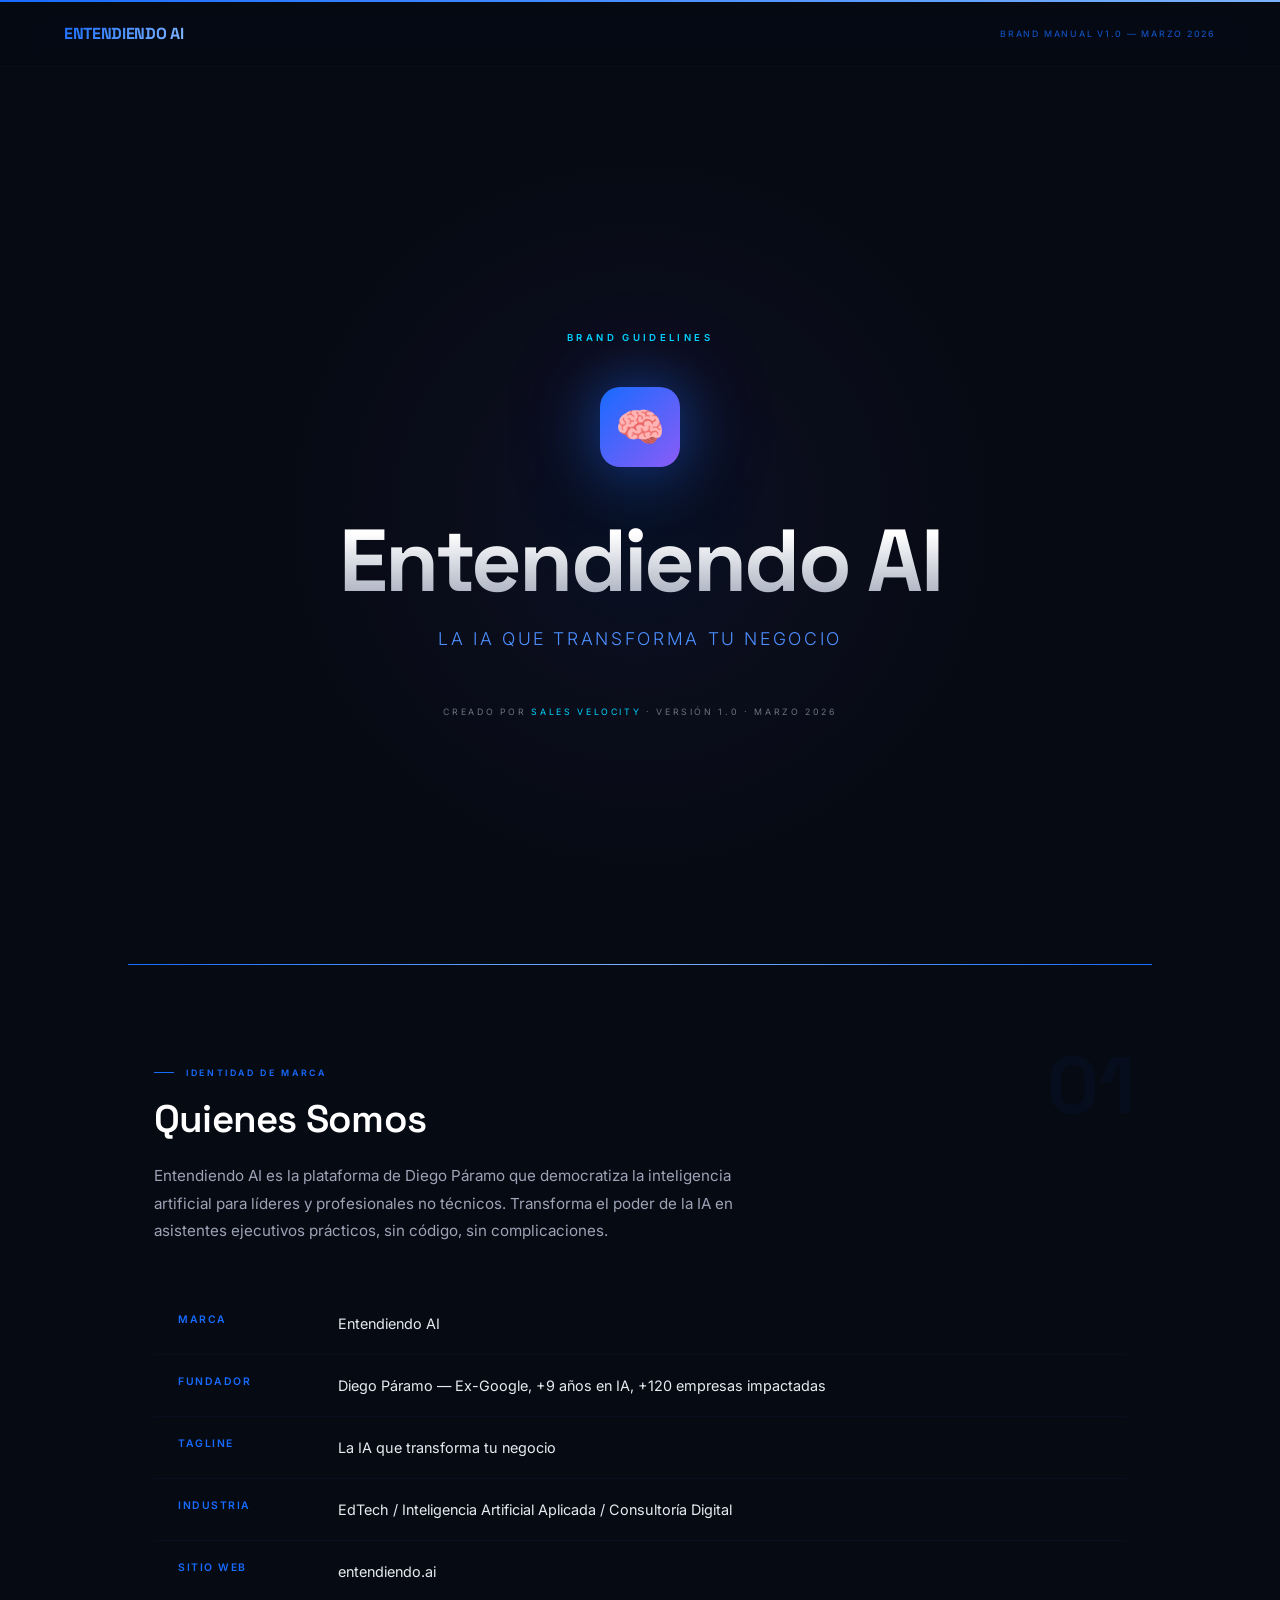
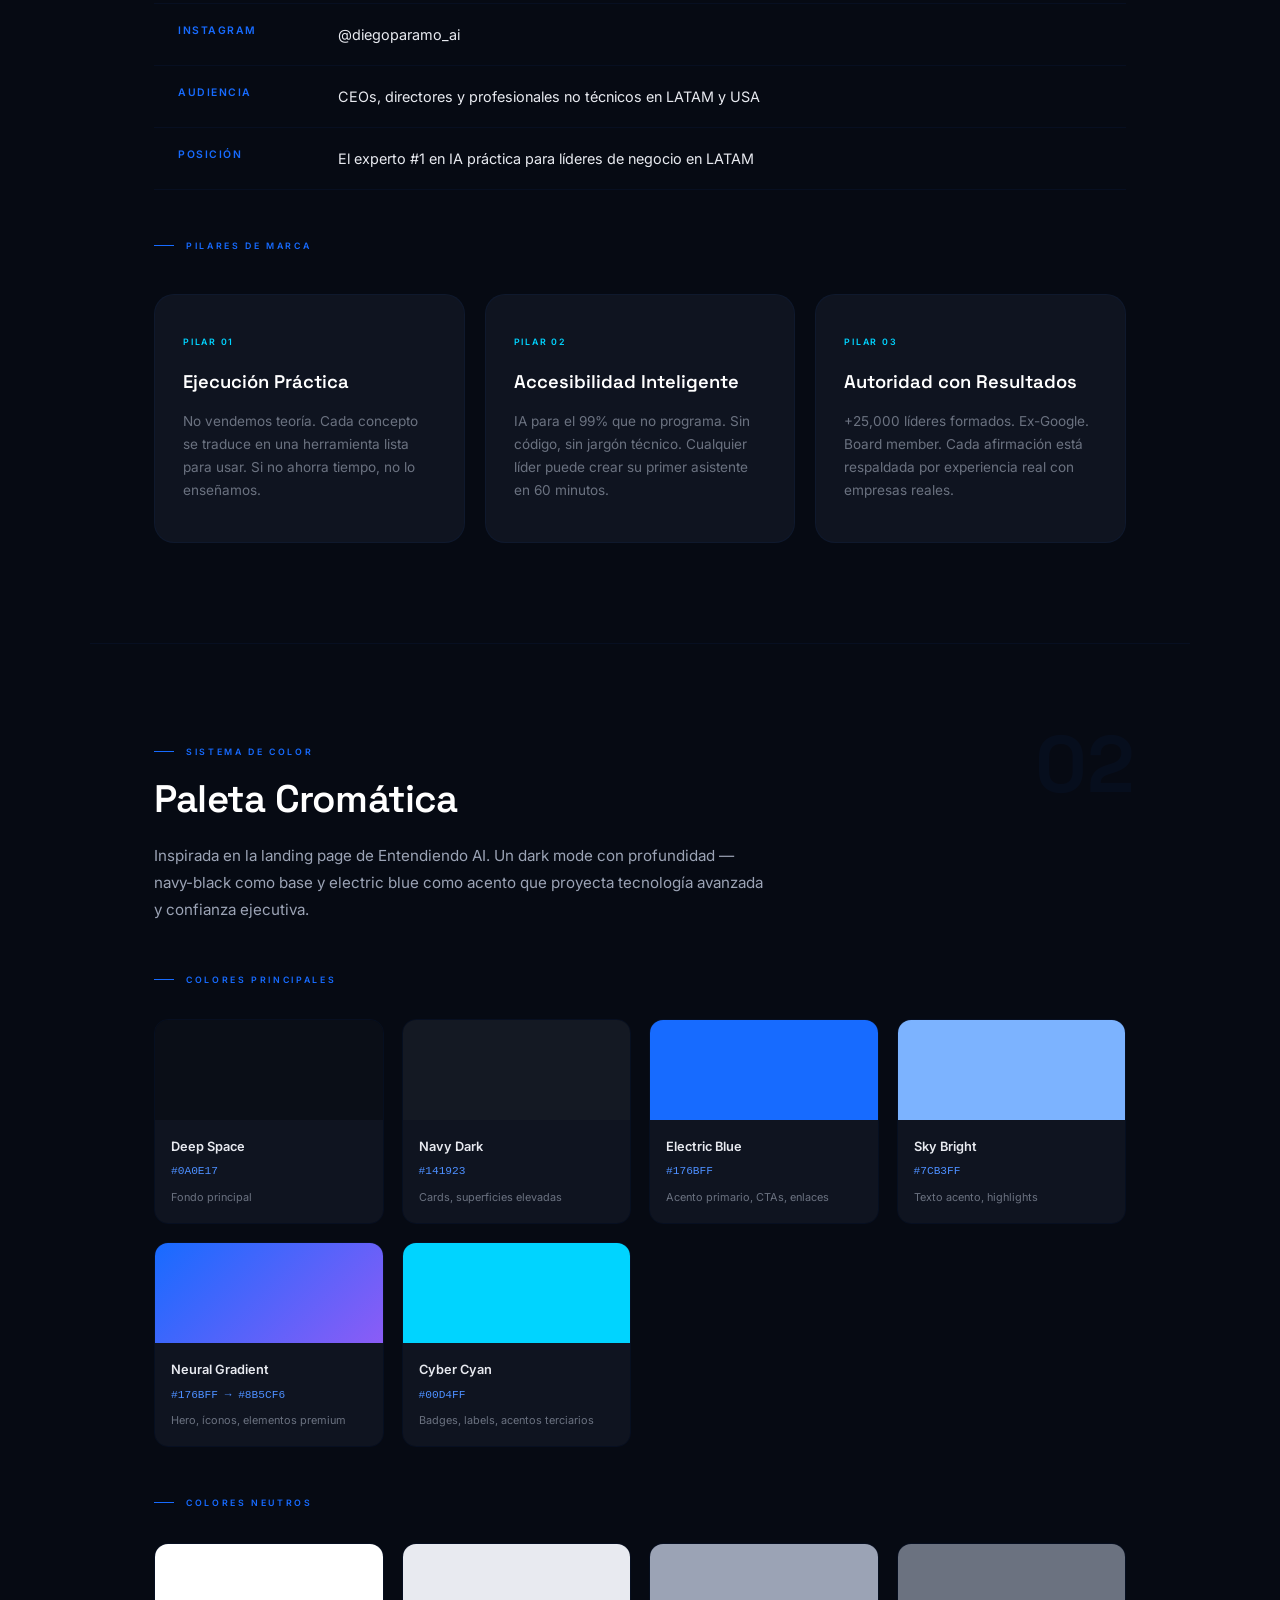
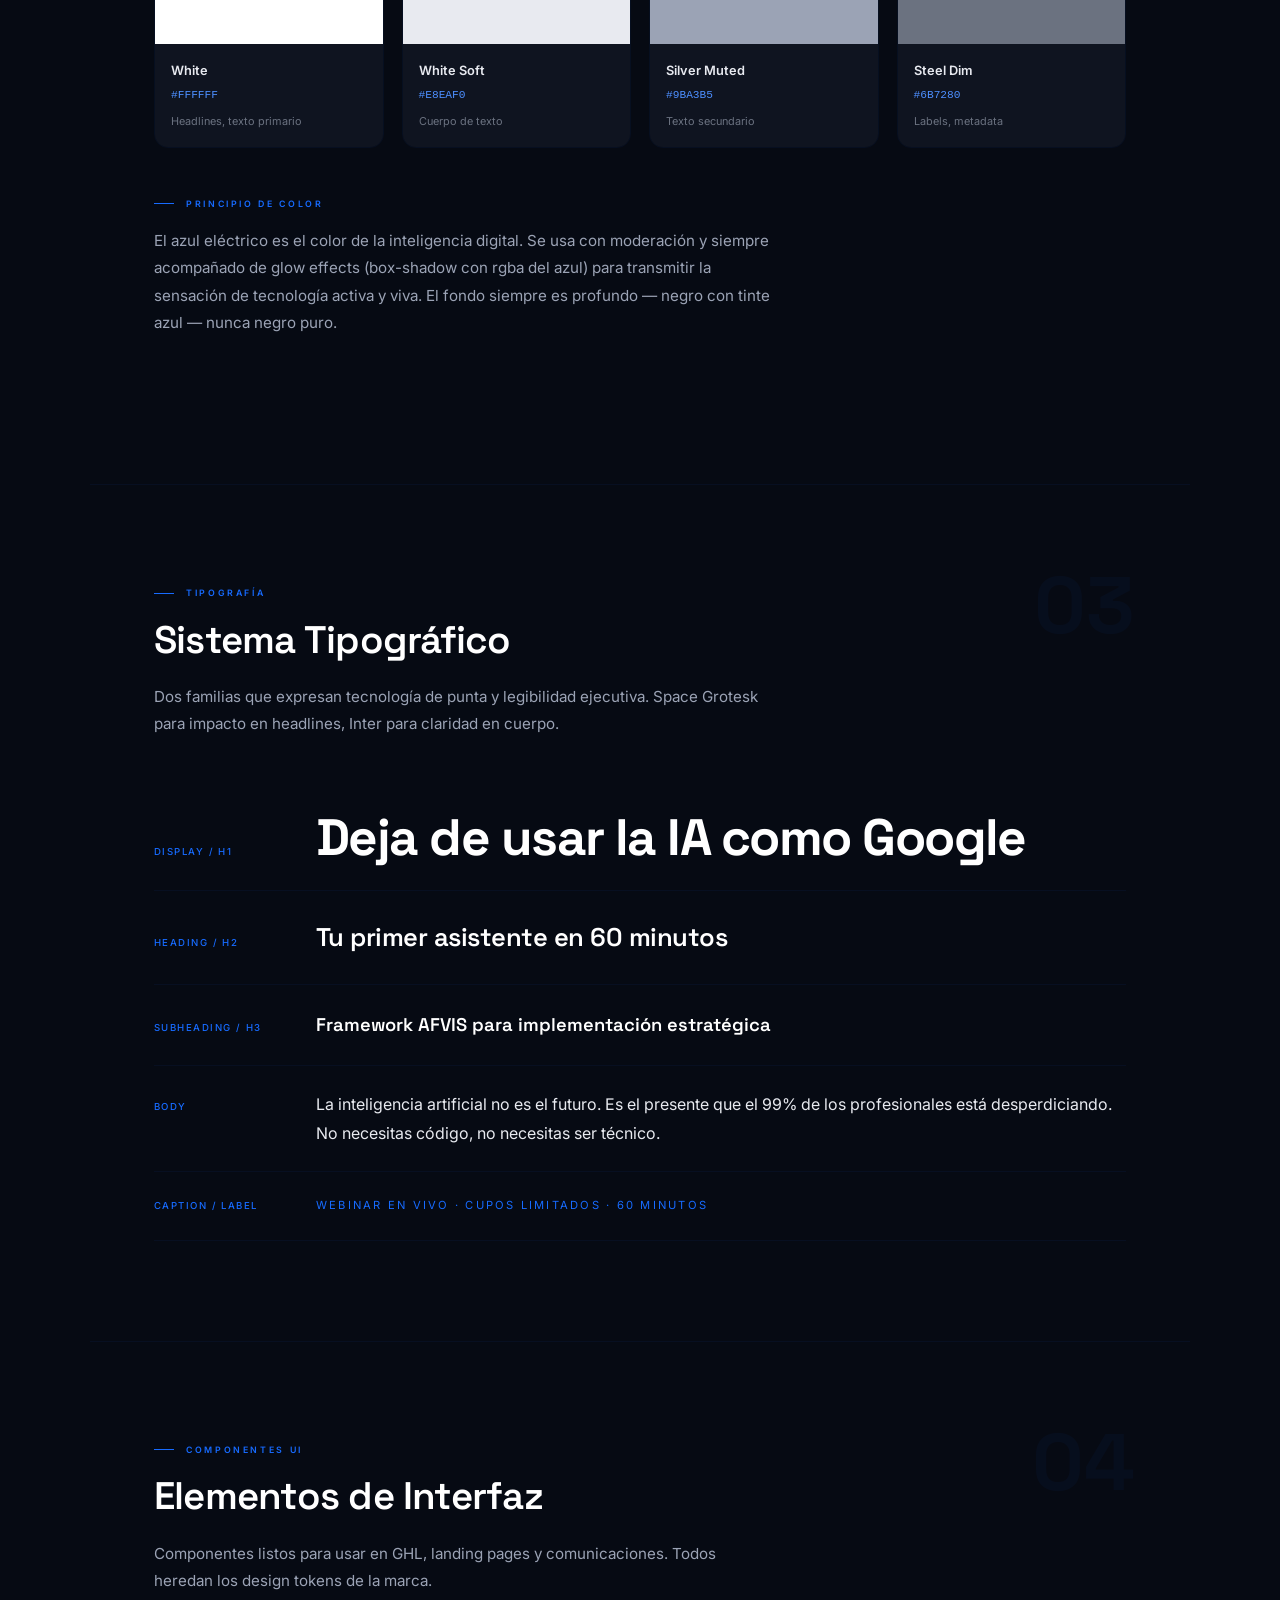
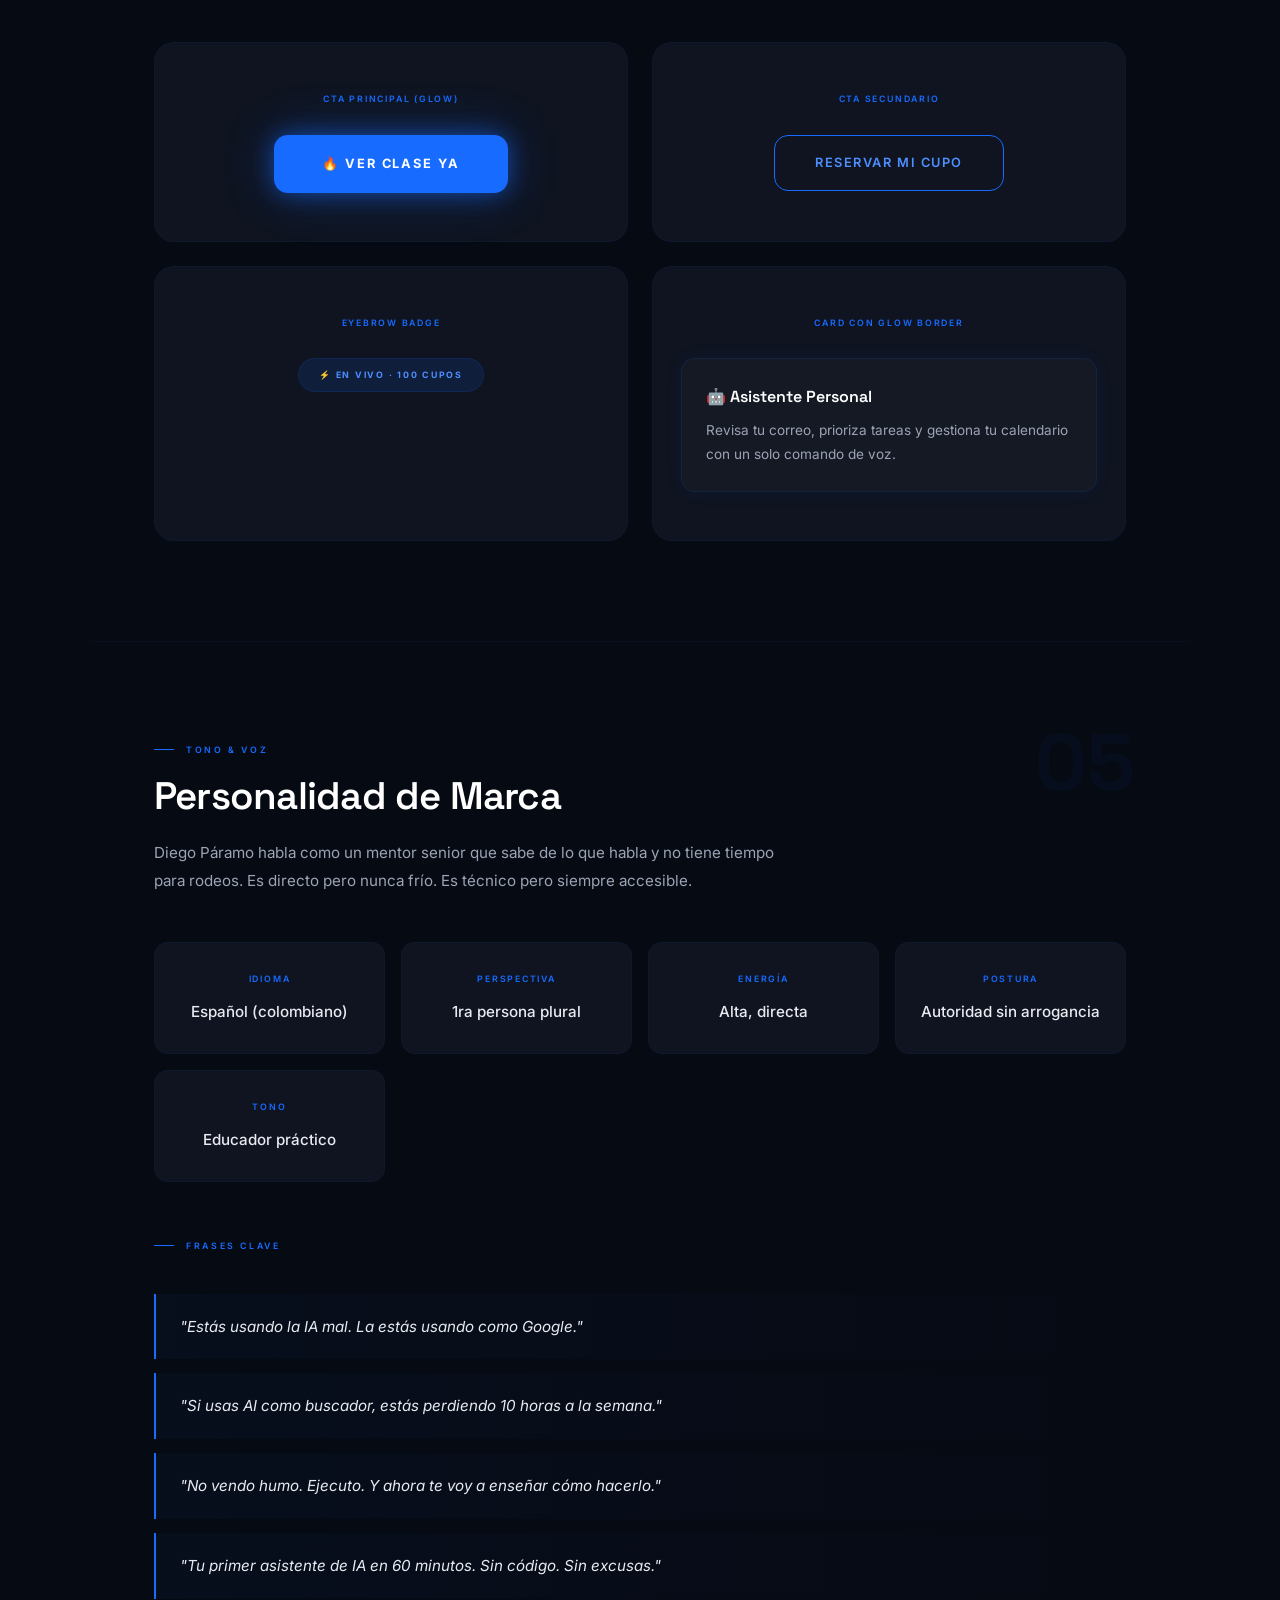
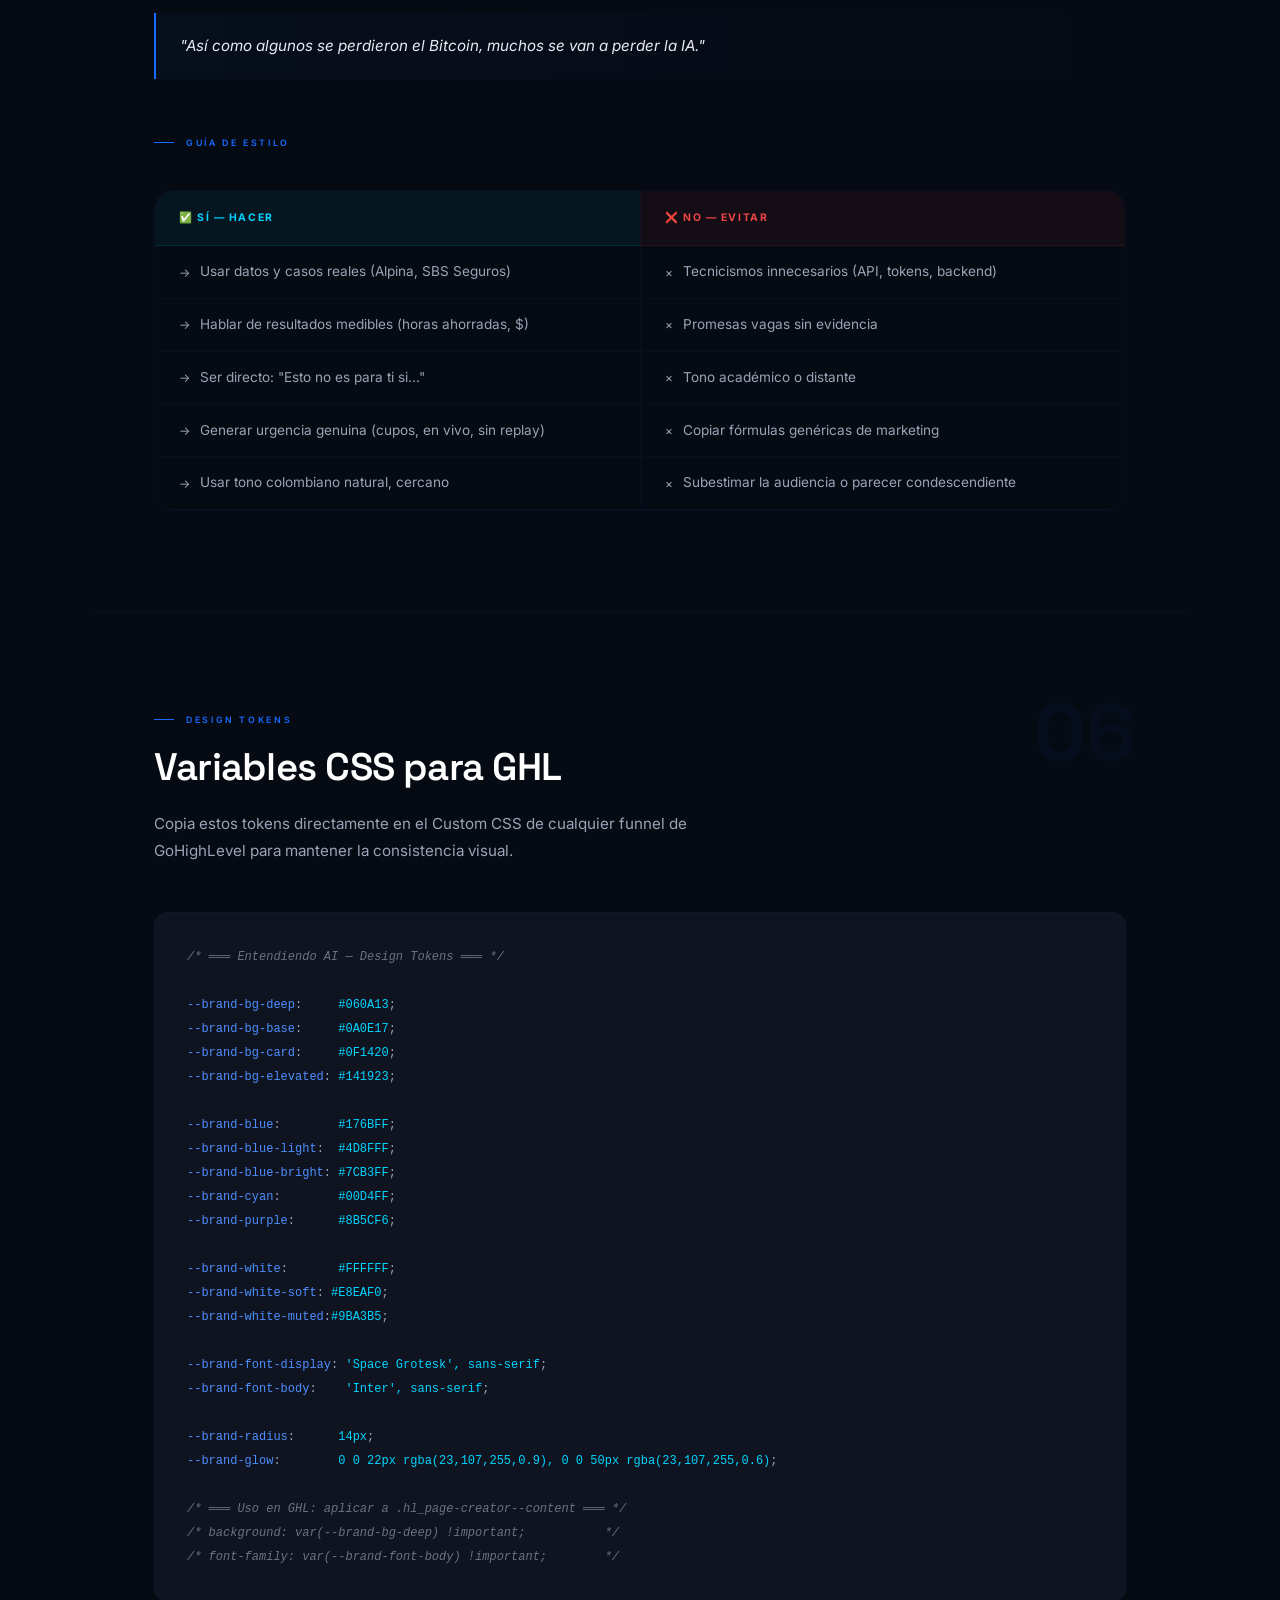
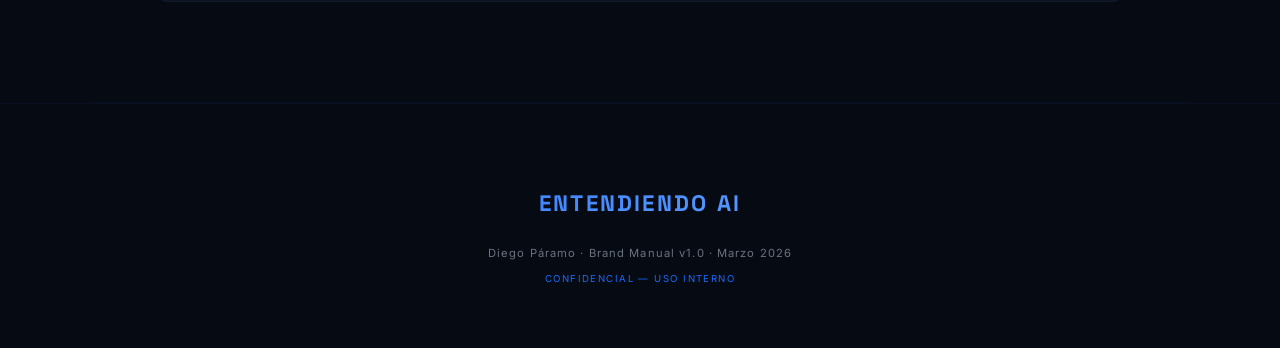
==== index.html @ 06fd7e8d "Brand Manual v1.0 — Entendiendo AI" ====
<!DOCTYPE html>
<html lang="es">
<head>
    <meta charset="UTF-8">
    <meta name="viewport" content="width=device-width, initial-scale=1.0">
    <title>Brand Guidelines — Entendiendo AI | Diego Páramo</title>
    <link href="https://fonts.googleapis.com/css2?family=Inter:wght@300;400;500;600;700;800;900&family=Space+Grotesk:wght@400;500;600;700&display=swap" rel="stylesheet">
    <style>
        *, *::before, *::after { margin:0; padding:0; box-sizing:border-box; }

        :root {
            --bg-deep: #060A13;
            --bg-base: #0A0E17;
            --bg-card: #0F1420;
            --bg-elevated: #141923;
            --bg-surface: #1A1F2E;
            --white: #FFFFFF;
            --white-soft: #E8EAF0;
            --white-muted: #9BA3B5;
            --white-dim: #6B7280;
            --blue: #176BFF;
            --blue-light: #4D8FFF;
            --blue-bright: #7CB3FF;
            --blue-deep: #0D4FCC;
            --blue-muted: rgba(23,107,255,0.12);
            --blue-glow: rgba(23,107,255,0.5);
            --blue-gradient: linear-gradient(135deg, #176BFF, #7CB3FF, #176BFF);
            --cyan: #00D4FF;
            --cyan-glow: rgba(0,212,255,0.3);
            --purple: #8B5CF6;
            --purple-glow: rgba(139,92,246,0.25);
            --border-subtle: rgba(23,107,255,0.06);
            --border-default: rgba(23,107,255,0.12);
            --border-strong: rgba(23,107,255,0.25);
            --font-primary: 'Inter', -apple-system, sans-serif;
            --font-display: 'Space Grotesk', sans-serif;
            --radius-sm: 8px;
            --radius-md: 14px;
            --radius-lg: 20px;
            --radius-xl: 28px;
            --max-content: 900px;
            --transition: all 0.4s cubic-bezier(0.4,0,0.2,1);
        }

        ::-webkit-scrollbar { width:5px }
        ::-webkit-scrollbar-track { background:var(--bg-deep) }
        ::-webkit-scrollbar-thumb { background:var(--blue-deep); border-radius:3px }

        body {
            font-family:var(--font-primary);
            background:var(--bg-deep);
            color:var(--white);
            line-height:1.75;
            -webkit-font-smoothing:antialiased;
            overflow-x:hidden;
        }

        /* ── GLOW LINE ── */
        .glow-line {
            position:fixed; top:0; left:0; width:100%; height:2px;
            background:var(--blue-gradient); background-size:200% 100%;
            animation:shimmer 4s ease-in-out infinite; z-index:1000;
        }
        @keyframes shimmer { 0%,100%{background-position:0% 50%} 50%{background-position:100% 50%} }

        /* ── NAV ── */
        .brand-nav {
            display:flex; justify-content:space-between; align-items:center;
            padding:18px 5%; border-bottom:1px solid var(--border-subtle);
            position:sticky; top:2px; background:rgba(6,10,19,0.88);
            backdrop-filter:blur(24px) saturate(1.8); z-index:100;
        }
        .brand-nav .logo-text {
            font-family:var(--font-display); font-weight:700; font-size:1rem;
            background:var(--blue-gradient); background-size:200% 100%;
            -webkit-background-clip:text; -webkit-text-fill-color:transparent;
            background-clip:text; letter-spacing:-0.02em;
        }
        .brand-nav .version {
            font-size:0.55rem; text-transform:uppercase; letter-spacing:0.2em;
            color:var(--blue); opacity:0.7; font-weight:500;
        }

        /* ── HERO ── */
        .hero {
            text-align:center; padding:120px 5% 100px; position:relative; overflow:hidden;
            min-height:100vh; display:flex; flex-direction:column; justify-content:center; align-items:center;
        }
        .hero::before {
            content:''; position:absolute; top:50%; left:50%; transform:translate(-50%,-50%);
            width:800px; height:800px;
            background:radial-gradient(circle, var(--blue-glow) 0%, var(--purple-glow) 30%, transparent 65%);
            opacity:0.15; pointer-events:none; animation:pulse 6s ease-in-out infinite;
        }
        @keyframes pulse { 0%,100%{transform:translate(-50%,-50%) scale(1)} 50%{transform:translate(-50%,-50%) scale(1.15)} }
        .hero::after {
            content:''; position:absolute; bottom:0; left:10%; right:10%; height:1px;
            background:var(--blue-gradient);
        }
        .hero .eyebrow {
            font-size:0.6rem; text-transform:uppercase; letter-spacing:0.35em;
            color:var(--cyan); margin-bottom:40px; font-weight:600; position:relative;
        }
        .hero .brand-icon {
            width:80px; height:80px; border-radius:20px; margin-bottom:48px;
            background:linear-gradient(135deg, var(--blue), var(--purple));
            display:flex; align-items:center; justify-content:center; font-size:2.5rem;
            box-shadow:0 0 60px var(--blue-glow), 0 0 120px rgba(139,92,246,0.15);
            position:relative;
        }
        .hero h1 {
            font-family:var(--font-display); font-size:clamp(2.8rem,7vw,5.5rem);
            font-weight:700; letter-spacing:-0.03em; line-height:1.05; margin-bottom:16px;
            background:linear-gradient(180deg, var(--white) 20%, var(--white-muted) 100%);
            -webkit-background-clip:text; -webkit-text-fill-color:transparent; background-clip:text;
            position:relative;
        }
        .hero .tagline {
            font-size:1.1rem; font-weight:300; color:var(--blue-light);
            letter-spacing:0.15em; text-transform:uppercase; margin-bottom:50px; position:relative;
        }
        .hero .cover-meta {
            font-size:0.55rem; text-transform:uppercase; letter-spacing:0.3em;
            color:var(--white-dim); position:relative;
        }
        .hero .cover-meta span { color:var(--cyan) }

        /* ── SECTIONS ── */
        .section {
            padding:100px 5%; max-width:1100px; margin:0 auto;
            border-bottom:1px solid var(--border-subtle); position:relative;
        }
        .section-number {
            font-family:var(--font-display); font-size:5rem; font-weight:700;
            color:var(--blue); opacity:0.04; position:absolute; top:80px; right:5%; line-height:1;
        }
        .section-label {
            font-size:0.55rem; text-transform:uppercase; letter-spacing:0.3em;
            color:var(--blue); margin-bottom:16px; font-weight:600;
            display:flex; align-items:center; gap:12px;
        }
        .section-label::before { content:''; width:20px; height:1px; background:var(--blue) }
        .section h2 {
            font-family:var(--font-display); font-size:clamp(1.6rem,3vw,2.4rem);
            font-weight:600; margin-bottom:20px; letter-spacing:-0.02em; line-height:1.2;
        }
        .section .intro {
            font-size:0.95rem; line-height:1.8; color:var(--white-muted);
            max-width:620px; margin-bottom:48px;
        }

        /* ── IDENTITY TABLE ── */
        .identity-table { width:100%; border-collapse:collapse; margin-bottom:48px }
        .identity-table td {
            padding:18px 24px; border-bottom:1px solid var(--border-subtle);
            font-size:0.9rem; transition:var(--transition);
        }
        .identity-table tr:hover td { background:rgba(23,107,255,0.03) }
        .identity-table td:first-child {
            font-weight:600; text-transform:uppercase; font-size:0.65rem;
            letter-spacing:0.15em; color:var(--blue); width:160px; vertical-align:top;
        }
        .identity-table td:last-child { color:var(--white-soft) }

        /* ── PILLAR CARDS ── */
        .pillars-grid { display:grid; grid-template-columns:repeat(3,1fr); gap:20px; margin-top:40px }
        .pillar-card {
            background:var(--bg-card); border:1px solid var(--border-subtle);
            border-radius:var(--radius-lg); padding:40px 28px;
            transition:var(--transition); position:relative; overflow:hidden;
        }
        .pillar-card::before {
            content:''; position:absolute; top:0; left:0; right:0; height:2px;
            background:var(--blue-gradient); opacity:0; transition:var(--transition);
        }
        .pillar-card:hover { transform:translateY(-6px); border-color:var(--border-strong); box-shadow:0 20px 60px rgba(23,107,255,0.08) }
        .pillar-card:hover::before { opacity:1 }
        .pillar-card .number { font-size:0.55rem; text-transform:uppercase; letter-spacing:0.2em; color:var(--cyan); margin-bottom:16px; font-weight:600 }
        .pillar-card h3 { font-family:var(--font-display); font-size:1.15rem; margin-bottom:12px; font-weight:600 }
        .pillar-card p { font-size:0.85rem; color:var(--white-dim); line-height:1.7 }

        /* ── COLOR SWATCHES ── */
        .color-grid { display:grid; grid-template-columns:repeat(auto-fill,minmax(190px,1fr)); gap:18px; margin-top:32px }
        .swatch { border-radius:var(--radius-md); overflow:hidden; border:1px solid var(--border-subtle); transition:var(--transition) }
        .swatch:hover { transform:translateY(-3px); box-shadow:0 12px 40px rgba(0,0,0,0.5) }
        .swatch-color { height:100px }
        .swatch-info { padding:16px; background:var(--bg-card) }
        .swatch-info .name { font-weight:600; font-size:0.8rem; margin-bottom:4px; color:var(--white-soft) }
        .swatch-info .hex { font-family:'SF Mono','Fira Code',monospace; font-size:0.7rem; color:var(--blue-light) }
        .swatch-info .use { font-size:0.68rem; color:var(--white-dim); margin-top:6px }

        /* ── TYPOGRAPHY ── */
        .type-showcase { margin-top:40px }
        .type-row { display:flex; align-items:baseline; gap:32px; padding:24px 0; border-bottom:1px solid var(--border-subtle) }
        .type-label { font-size:0.6rem; text-transform:uppercase; letter-spacing:0.15em; color:var(--blue); width:130px; flex-shrink:0; font-weight:500 }
        .type-sample { flex:1 }

        /* ── COMPONENT DEMOS ── */
        .demo-grid { display:grid; grid-template-columns:1fr 1fr; gap:24px; margin-top:40px }
        .demo-block {
            background:var(--bg-card); border:1px solid var(--border-subtle);
            border-radius:var(--radius-lg); padding:48px 28px;
            display:flex; flex-direction:column; align-items:center; gap:20px; transition:var(--transition);
        }
        .demo-block:hover { border-color:var(--border-default) }
        .demo-label { font-size:0.55rem; text-transform:uppercase; letter-spacing:0.2em; color:var(--blue); margin-bottom:8px; font-weight:600 }

        .btn-cta {
            display:inline-block; padding:18px 48px; font-size:0.8rem; font-weight:700;
            text-transform:uppercase; letter-spacing:0.15em; border:none;
            border-radius:var(--radius-md); cursor:pointer; transition:var(--transition);
            text-decoration:none; background:var(--blue); color:var(--white); position:relative;
            box-shadow:0 0 22px var(--blue-glow), 0 0 50px rgba(23,107,255,0.3);
        }
        .btn-cta:hover { transform:translateY(-2px); box-shadow:0 0 30px var(--blue-glow), 0 0 80px rgba(23,107,255,0.4); background:var(--blue-light) }

        .btn-outline {
            display:inline-block; padding:16px 40px; font-size:0.8rem; font-weight:600;
            text-transform:uppercase; letter-spacing:0.12em; border:1px solid var(--blue);
            border-radius:var(--radius-md); cursor:pointer; transition:var(--transition);
            text-decoration:none; background:transparent; color:var(--blue-light);
        }
        .btn-outline:hover { background:var(--blue); color:var(--white); box-shadow:0 8px 32px var(--blue-glow) }

        .eyebrow-badge {
            display:inline-block; padding:8px 20px; font-size:0.55rem; font-weight:700;
            text-transform:uppercase; letter-spacing:0.2em; border-radius:40px;
            background:var(--blue-muted); border:1px solid var(--border-default); color:var(--blue-light);
        }

        /* ── VOICE CARDS ── */
        .voice-grid { display:grid; grid-template-columns:repeat(auto-fit,minmax(200px,1fr)); gap:16px; margin-top:40px }
        .voice-card {
            background:var(--bg-card); border:1px solid var(--border-subtle);
            border-radius:var(--radius-md); padding:28px 20px; text-align:center; transition:var(--transition);
        }
        .voice-card:hover { border-color:var(--border-default); transform:translateY(-2px) }
        .voice-card .attr { font-size:0.55rem; text-transform:uppercase; letter-spacing:0.2em; color:var(--blue); margin-bottom:12px; font-weight:600 }
        .voice-card .val { font-size:0.95rem; font-weight:500; color:var(--white-soft) }

        /* ── DOS & DONTS ── */
        .dos-donts {
            display:grid; grid-template-columns:1fr 1fr; gap:0; margin-top:40px;
            border:1px solid var(--border-subtle); border-radius:var(--radius-lg); overflow:hidden;
        }
        .dos-col .col-header, .donts-col .col-header {
            padding:18px 24px; font-size:0.65rem; font-weight:700;
            text-transform:uppercase; letter-spacing:0.15em;
        }
        .dos-col .col-header { background:rgba(0,212,255,0.06); color:var(--cyan); border-bottom:1px solid rgba(0,212,255,0.12) }
        .donts-col .col-header { background:rgba(239,68,68,0.06); color:#ef4444; border-bottom:1px solid rgba(239,68,68,0.12); border-left:1px solid var(--border-subtle) }
        .dos-col .col-item, .donts-col .col-item {
            padding:14px 24px; font-size:0.85rem; border-bottom:1px solid var(--border-subtle);
            color:var(--white-muted); display:flex; align-items:center; gap:10px;
        }
        .donts-col .col-item { border-left:1px solid var(--border-subtle) }
        .col-item .icon { flex-shrink:0; font-size:0.75rem }

        /* ── PHRASES ── */
        .phrase-list { list-style:none; margin-top:40px }
        .phrase-list li {
            padding:20px 24px; border-left:2px solid var(--blue);
            margin-bottom:14px; background:linear-gradient(90deg, rgba(23,107,255,0.04), transparent);
            border-radius:0 var(--radius-sm) var(--radius-sm) 0;
            font-style:italic; font-size:0.95rem; color:var(--white-soft); line-height:1.7;
        }

        /* ── TOKENS CODE ── */
        .token-block {
            background:var(--bg-card); border:1px solid var(--border-subtle);
            border-radius:var(--radius-md); padding:32px; margin-top:40px;
            font-family:'SF Mono','Fira Code',monospace; font-size:0.75rem;
            line-height:2; color:var(--white-muted); overflow-x:auto; white-space:pre;
        }
        .token-block .key { color:var(--blue-light) }
        .token-block .val { color:var(--cyan) }
        .token-block .comment { color:var(--white-dim); font-style:italic }

        /* ── FOOTER ── */
        .footer {
            text-align:center; padding:80px 5% 60px; border-top:1px solid var(--border-subtle);
        }
        .footer .logo-text {
            font-family:var(--font-display); font-weight:700; font-size:1.4rem;
            background:var(--blue-gradient); background-size:200% 100%;
            -webkit-background-clip:text; -webkit-text-fill-color:transparent; background-clip:text;
            margin-bottom:20px;
        }
        .footer p { font-size:0.7rem; color:var(--white-dim); letter-spacing:0.1em }

        /* ── RESPONSIVE ── */
        @media (max-width:768px) {
            .pillars-grid { grid-template-columns:1fr }
            .demo-grid { grid-template-columns:1fr }
            .dos-donts { grid-template-columns:1fr }
            .donts-col .col-header, .donts-col .col-item { border-left:none }
            .type-row { flex-direction:column; gap:12px }
            .type-label { width:auto }
            .section { padding:60px 5% }
            .hero { padding:80px 5% 60px }
        }

        @media print {
            .glow-line, .brand-nav { display:none }
            body { background:#fff; color:#000 }
            .hero::before { display:none }
            .section { page-break-inside:avoid }
        }
    </style>
</head>
<body>
    <div class="glow-line"></div>

    <nav class="brand-nav">
        <div class="logo-text">ENTENDIENDO AI</div>
        <span class="version">Brand Manual v1.0 — Marzo 2026</span>
    </nav>

    <!-- ═══════════ HERO ═══════════ -->
    <section class="hero">
        <p class="eyebrow">Brand Guidelines</p>
        <div class="brand-icon">🧠</div>
        <h1>Entendiendo AI</h1>
        <p class="tagline">La IA que transforma tu negocio</p>
        <p class="cover-meta">Creado por <span>Sales Velocity</span> · Versión 1.0 · Marzo 2026</p>
    </section>

    <!-- ═══════════ 01 · IDENTIDAD ═══════════ -->
    <section class="section">
        <span class="section-number">01</span>
        <p class="section-label">Identidad de Marca</p>
        <h2>Quienes Somos</h2>
        <p class="intro">Entendiendo AI es la plataforma de Diego Páramo que democratiza la inteligencia artificial para líderes y profesionales no técnicos. Transforma el poder de la IA en asistentes ejecutivos prácticos, sin código, sin complicaciones.</p>

        <table class="identity-table">
            <tr><td>Marca</td><td>Entendiendo AI</td></tr>
            <tr><td>Fundador</td><td>Diego Páramo — Ex-Google, +9 años en IA, +120 empresas impactadas</td></tr>
            <tr><td>Tagline</td><td>La IA que transforma tu negocio</td></tr>
            <tr><td>Industria</td><td>EdTech / Inteligencia Artificial Aplicada / Consultoría Digital</td></tr>
            <tr><td>Sitio Web</td><td>entendiendo.ai</td></tr>
            <tr><td>Instagram</td><td>@diegoparamo_ai</td></tr>
            <tr><td>Audiencia</td><td>CEOs, directores y profesionales no técnicos en LATAM y USA</td></tr>
            <tr><td>Posición</td><td>El experto #1 en IA práctica para líderes de negocio en LATAM</td></tr>
        </table>

        <p class="section-label">Pilares de Marca</p>
        <div class="pillars-grid">
            <div class="pillar-card">
                <p class="number">Pilar 01</p>
                <h3>Ejecución Práctica</h3>
                <p>No vendemos teoría. Cada concepto se traduce en una herramienta lista para usar. Si no ahorra tiempo, no lo enseñamos.</p>
            </div>
            <div class="pillar-card">
                <p class="number">Pilar 02</p>
                <h3>Accesibilidad Inteligente</h3>
                <p>IA para el 99% que no programa. Sin código, sin jargón técnico. Cualquier líder puede crear su primer asistente en 60 minutos.</p>
            </div>
            <div class="pillar-card">
                <p class="number">Pilar 03</p>
                <h3>Autoridad con Resultados</h3>
                <p>+25,000 líderes formados. Ex-Google. Board member. Cada afirmación está respaldada por experiencia real con empresas reales.</p>
            </div>
        </div>
    </section>

    <!-- ═══════════ 02 · COLORES ═══════════ -->
    <section class="section">
        <span class="section-number">02</span>
        <p class="section-label">Sistema de Color</p>
        <h2>Paleta Cromática</h2>
        <p class="intro">Inspirada en la landing page de Entendiendo AI. Un dark mode con profundidad — navy-black como base y electric blue como acento que proyecta tecnología avanzada y confianza ejecutiva.</p>

        <p class="section-label">Colores Principales</p>
        <div class="color-grid">
            <div class="swatch">
                <div class="swatch-color" style="background:#0A0E17"></div>
                <div class="swatch-info"><p class="name">Deep Space</p><p class="hex">#0A0E17</p><p class="use">Fondo principal</p></div>
            </div>
            <div class="swatch">
                <div class="swatch-color" style="background:#141923"></div>
                <div class="swatch-info"><p class="name">Navy Dark</p><p class="hex">#141923</p><p class="use">Cards, superficies elevadas</p></div>
            </div>
            <div class="swatch">
                <div class="swatch-color" style="background:#176BFF"></div>
                <div class="swatch-info"><p class="name">Electric Blue</p><p class="hex">#176BFF</p><p class="use">Acento primario, CTAs, enlaces</p></div>
            </div>
            <div class="swatch">
                <div class="swatch-color" style="background:#7CB3FF"></div>
                <div class="swatch-info"><p class="name">Sky Bright</p><p class="hex">#7CB3FF</p><p class="use">Texto acento, highlights</p></div>
            </div>
            <div class="swatch">
                <div class="swatch-color" style="background:linear-gradient(135deg,#176BFF,#8B5CF6)"></div>
                <div class="swatch-info"><p class="name">Neural Gradient</p><p class="hex">#176BFF → #8B5CF6</p><p class="use">Hero, íconos, elementos premium</p></div>
            </div>
            <div class="swatch">
                <div class="swatch-color" style="background:#00D4FF"></div>
                <div class="swatch-info"><p class="name">Cyber Cyan</p><p class="hex">#00D4FF</p><p class="use">Badges, labels, acentos terciarios</p></div>
            </div>
        </div>

        <p class="section-label" style="margin-top:48px">Colores Neutros</p>
        <div class="color-grid">
            <div class="swatch">
                <div class="swatch-color" style="background:#FFFFFF"></div>
                <div class="swatch-info"><p class="name">White</p><p class="hex">#FFFFFF</p><p class="use">Headlines, texto primario</p></div>
            </div>
            <div class="swatch">
                <div class="swatch-color" style="background:#E8EAF0"></div>
                <div class="swatch-info"><p class="name">White Soft</p><p class="hex">#E8EAF0</p><p class="use">Cuerpo de texto</p></div>
            </div>
            <div class="swatch">
                <div class="swatch-color" style="background:#9BA3B5"></div>
                <div class="swatch-info"><p class="name">Silver Muted</p><p class="hex">#9BA3B5</p><p class="use">Texto secundario</p></div>
            </div>
            <div class="swatch">
                <div class="swatch-color" style="background:#6B7280"></div>
                <div class="swatch-info"><p class="name">Steel Dim</p><p class="hex">#6B7280</p><p class="use">Labels, metadata</p></div>
            </div>
        </div>

        <p class="section-label" style="margin-top:48px">Principio de Color</p>
        <p class="intro">El azul eléctrico es el color de la inteligencia digital. Se usa con moderación y siempre acompañado de glow effects (box-shadow con rgba del azul) para transmitir la sensación de tecnología activa y viva. El fondo siempre es profundo — negro con tinte azul — nunca negro puro.</p>
    </section>

    <!-- ═══════════ 03 · TIPOGRAFÍA ═══════════ -->
    <section class="section">
        <span class="section-number">03</span>
        <p class="section-label">Tipografía</p>
        <h2>Sistema Tipográfico</h2>
        <p class="intro">Dos familias que expresan tecnología de punta y legibilidad ejecutiva. Space Grotesk para impacto en headlines, Inter para claridad en cuerpo.</p>

        <div class="type-showcase">
            <div class="type-row">
                <span class="type-label">Display / H1</span>
                <div class="type-sample" style="font-family:var(--font-display); font-size:clamp(2rem,4vw,3.2rem); font-weight:700; letter-spacing:-0.03em; line-height:1.1">
                    Deja de usar la IA como Google
                </div>
            </div>
            <div class="type-row">
                <span class="type-label">Heading / H2</span>
                <div class="type-sample" style="font-family:var(--font-display); font-size:1.6rem; font-weight:600; letter-spacing:-0.02em">
                    Tu primer asistente en 60 minutos
                </div>
            </div>
            <div class="type-row">
                <span class="type-label">Subheading / H3</span>
                <div class="type-sample" style="font-family:var(--font-display); font-size:1.15rem; font-weight:600">
                    Framework AFVIS para implementación estratégica
                </div>
            </div>
            <div class="type-row">
                <span class="type-label">Body</span>
                <div class="type-sample" style="font-family:var(--font-primary); font-size:1rem; color:var(--white-soft); line-height:1.8">
                    La inteligencia artificial no es el futuro. Es el presente que el 99% de los profesionales está desperdiciando. No necesitas código, no necesitas ser técnico.
                </div>
            </div>
            <div class="type-row">
                <span class="type-label">Caption / Label</span>
                <div class="type-sample" style="font-family:var(--font-primary); font-size:0.7rem; text-transform:uppercase; letter-spacing:0.2em; color:var(--blue)">
                    WEBINAR EN VIVO · CUPOS LIMITADOS · 60 MINUTOS
                </div>
            </div>
        </div>
    </section>

    <!-- ═══════════ 04 · COMPONENTES ═══════════ -->
    <section class="section">
        <span class="section-number">04</span>
        <p class="section-label">Componentes UI</p>
        <h2>Elementos de Interfaz</h2>
        <p class="intro">Componentes listos para usar en GHL, landing pages y comunicaciones. Todos heredan los design tokens de la marca.</p>

        <div class="demo-grid">
            <div class="demo-block">
                <p class="demo-label">CTA Principal (Glow)</p>
                <a class="btn-cta" href="#">🔥 VER CLASE YA</a>
            </div>
            <div class="demo-block">
                <p class="demo-label">CTA Secundario</p>
                <a class="btn-outline" href="#">RESERVAR MI CUPO</a>
            </div>
            <div class="demo-block">
                <p class="demo-label">Eyebrow Badge</p>
                <span class="eyebrow-badge">⚡ En vivo · 100 cupos</span>
            </div>
            <div class="demo-block">
                <p class="demo-label">Card con Glow Border</p>
                <div style="background:var(--bg-elevated); border:1px solid var(--border-default); border-radius:var(--radius-md); padding:24px; width:100%; text-align:left; box-shadow:0 0 20px rgba(23,107,255,0.06)">
                    <p style="font-family:var(--font-display); font-weight:600; margin-bottom:8px">🤖 Asistente Personal</p>
                    <p style="font-size:0.85rem; color:var(--white-muted)">Revisa tu correo, prioriza tareas y gestiona tu calendario con un solo comando de voz.</p>
                </div>
            </div>
        </div>
    </section>

    <!-- ═══════════ 05 · VOZ DE MARCA ═══════════ -->
    <section class="section">
        <span class="section-number">05</span>
        <p class="section-label">Tono & Voz</p>
        <h2>Personalidad de Marca</h2>
        <p class="intro">Diego Páramo habla como un mentor senior que sabe de lo que habla y no tiene tiempo para rodeos. Es directo pero nunca frío. Es técnico pero siempre accesible.</p>

        <div class="voice-grid">
            <div class="voice-card"><p class="attr">Idioma</p><p class="val">Español (colombiano)</p></div>
            <div class="voice-card"><p class="attr">Perspectiva</p><p class="val">1ra persona plural</p></div>
            <div class="voice-card"><p class="attr">Energía</p><p class="val">Alta, directa</p></div>
            <div class="voice-card"><p class="attr">Postura</p><p class="val">Autoridad sin arrogancia</p></div>
            <div class="voice-card"><p class="attr">Tono</p><p class="val">Educador práctico</p></div>
        </div>

        <p class="section-label" style="margin-top:56px">Frases Clave</p>
        <ul class="phrase-list">
            <li>"Estás usando la IA mal. La estás usando como Google."</li>
            <li>"Si usas AI como buscador, estás perdiendo 10 horas a la semana."</li>
            <li>"No vendo humo. Ejecuto. Y ahora te voy a enseñar cómo hacerlo."</li>
            <li>"Tu primer asistente de IA en 60 minutos. Sin código. Sin excusas."</li>
            <li>"Así como algunos se perdieron el Bitcoin, muchos se van a perder la IA."</li>
        </ul>

        <p class="section-label" style="margin-top:56px">Guía de Estilo</p>
        <div class="dos-donts">
            <div class="dos-col">
                <div class="col-header">✅ SÍ — Hacer</div>
                <div class="col-item"><span class="icon">→</span> Usar datos y casos reales (Alpina, SBS Seguros)</div>
                <div class="col-item"><span class="icon">→</span> Hablar de resultados medibles (horas ahorradas, $)</div>
                <div class="col-item"><span class="icon">→</span> Ser directo: "Esto no es para ti si..."</div>
                <div class="col-item"><span class="icon">→</span> Generar urgencia genuina (cupos, en vivo, sin replay)</div>
                <div class="col-item"><span class="icon">→</span> Usar tono colombiano natural, cercano</div>
            </div>
            <div class="donts-col">
                <div class="col-header">❌ NO — Evitar</div>
                <div class="col-item"><span class="icon">×</span> Tecnicismos innecesarios (API, tokens, backend)</div>
                <div class="col-item"><span class="icon">×</span> Promesas vagas sin evidencia</div>
                <div class="col-item"><span class="icon">×</span> Tono académico o distante</div>
                <div class="col-item"><span class="icon">×</span> Copiar fórmulas genéricas de marketing</div>
                <div class="col-item"><span class="icon">×</span> Subestimar la audiencia o parecer condescendiente</div>
            </div>
        </div>
    </section>

    <!-- ═══════════ 06 · DESIGN TOKENS ═══════════ -->
    <section class="section">
        <span class="section-number">06</span>
        <p class="section-label">Design Tokens</p>
        <h2>Variables CSS para GHL</h2>
        <p class="intro">Copia estos tokens directamente en el Custom CSS de cualquier funnel de GoHighLevel para mantener la consistencia visual.</p>

        <div class="token-block"><span class="comment">/* ═══ Entendiendo AI — Design Tokens ═══ */</span>

<span class="key">--brand-bg-deep</span>:     <span class="val">#060A13</span>;
<span class="key">--brand-bg-base</span>:     <span class="val">#0A0E17</span>;
<span class="key">--brand-bg-card</span>:     <span class="val">#0F1420</span>;
<span class="key">--brand-bg-elevated</span>: <span class="val">#141923</span>;

<span class="key">--brand-blue</span>:        <span class="val">#176BFF</span>;
<span class="key">--brand-blue-light</span>:  <span class="val">#4D8FFF</span>;
<span class="key">--brand-blue-bright</span>: <span class="val">#7CB3FF</span>;
<span class="key">--brand-cyan</span>:        <span class="val">#00D4FF</span>;
<span class="key">--brand-purple</span>:      <span class="val">#8B5CF6</span>;

<span class="key">--brand-white</span>:       <span class="val">#FFFFFF</span>;
<span class="key">--brand-white-soft</span>: <span class="val">#E8EAF0</span>;
<span class="key">--brand-white-muted</span>:<span class="val">#9BA3B5</span>;

<span class="key">--brand-font-display</span>: <span class="val">'Space Grotesk', sans-serif</span>;
<span class="key">--brand-font-body</span>:    <span class="val">'Inter', sans-serif</span>;

<span class="key">--brand-radius</span>:      <span class="val">14px</span>;
<span class="key">--brand-glow</span>:        <span class="val">0 0 22px rgba(23,107,255,0.9), 0 0 50px rgba(23,107,255,0.6)</span>;

<span class="comment">/* ═══ Uso en GHL: aplicar a .hl_page-creator--content ═══ */</span>
<span class="comment">/* background: var(--brand-bg-deep) !important;           */</span>
<span class="comment">/* font-family: var(--brand-font-body) !important;        */</span></div>
    </section>

    <!-- ═══════════ FOOTER ═══════════ -->
    <footer class="footer">
        <p class="logo-text">ENTENDIENDO AI</p>
        <p>Diego Páramo · Brand Manual v1.0 · Marzo 2026</p>
        <p style="margin-top:8px; color:var(--blue); font-size:0.6rem; letter-spacing:0.15em">CONFIDENCIAL — USO INTERNO</p>
    </footer>
</body>
</html>
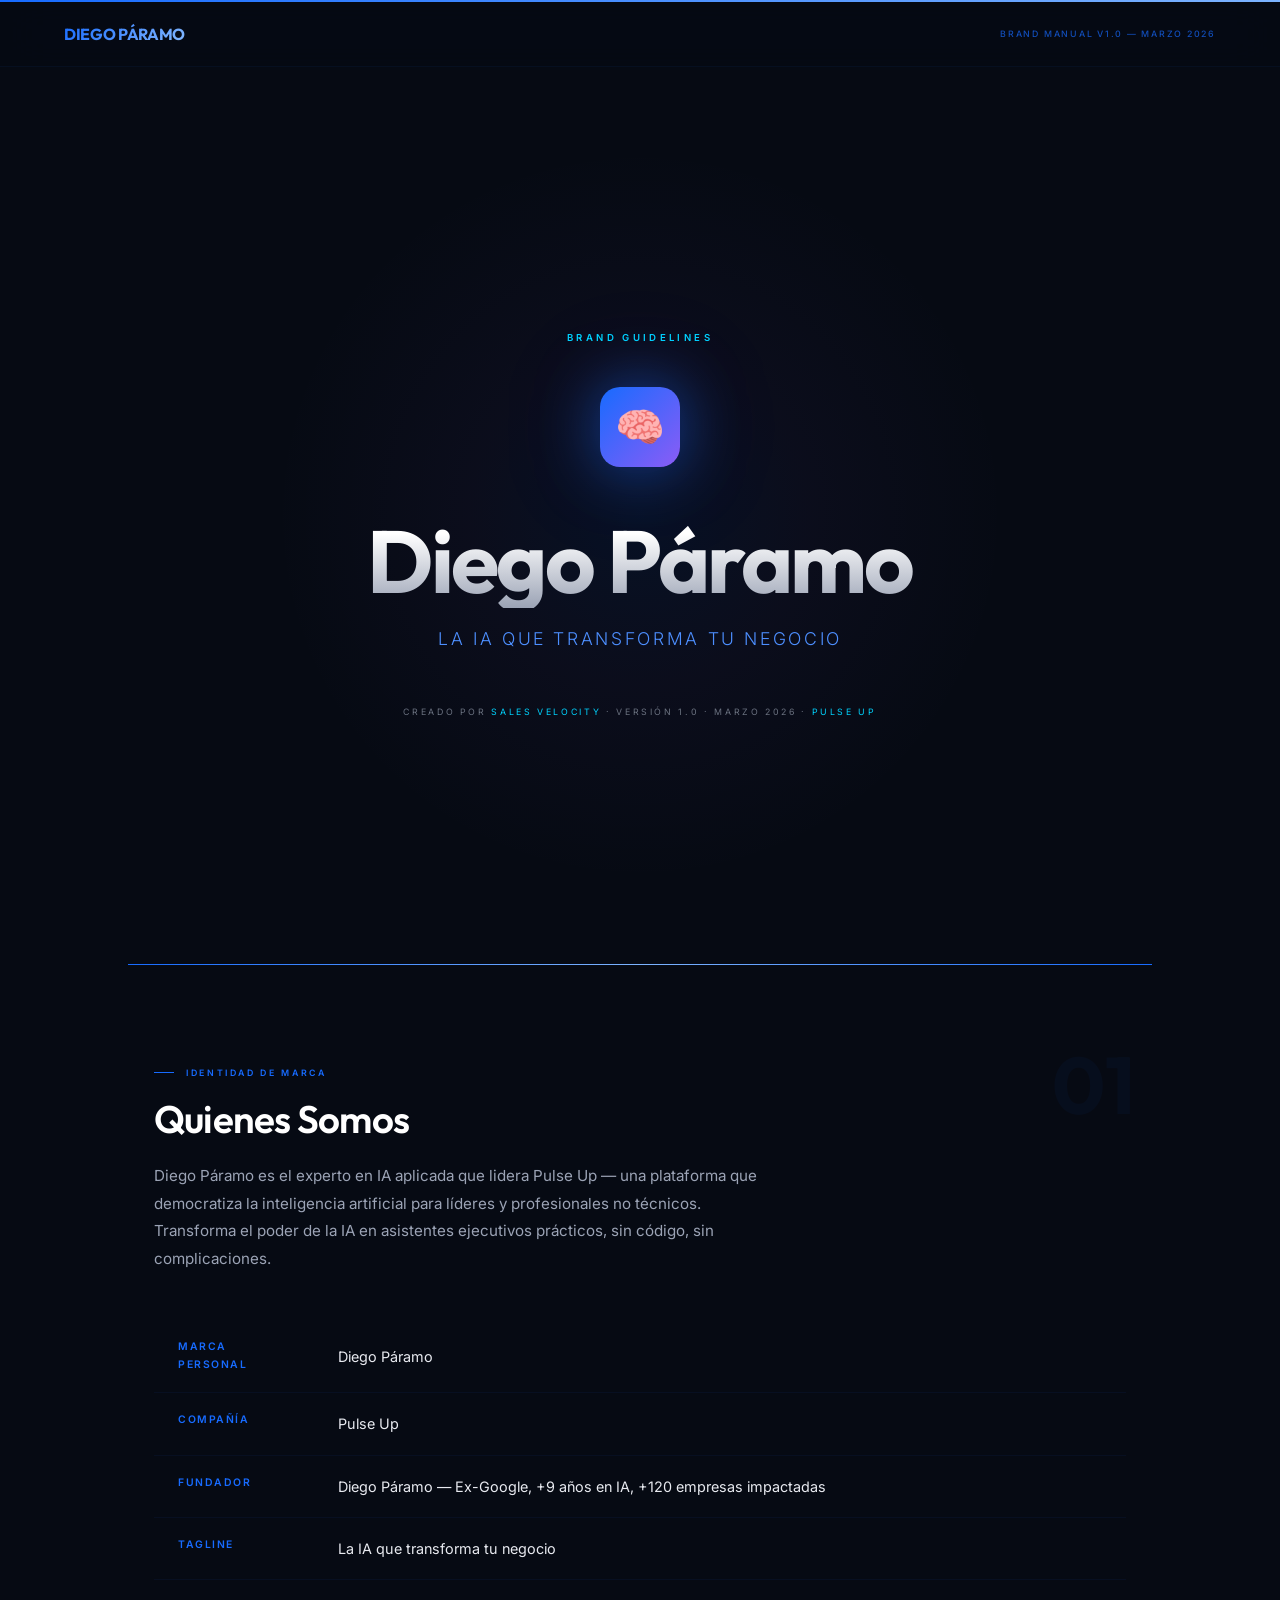
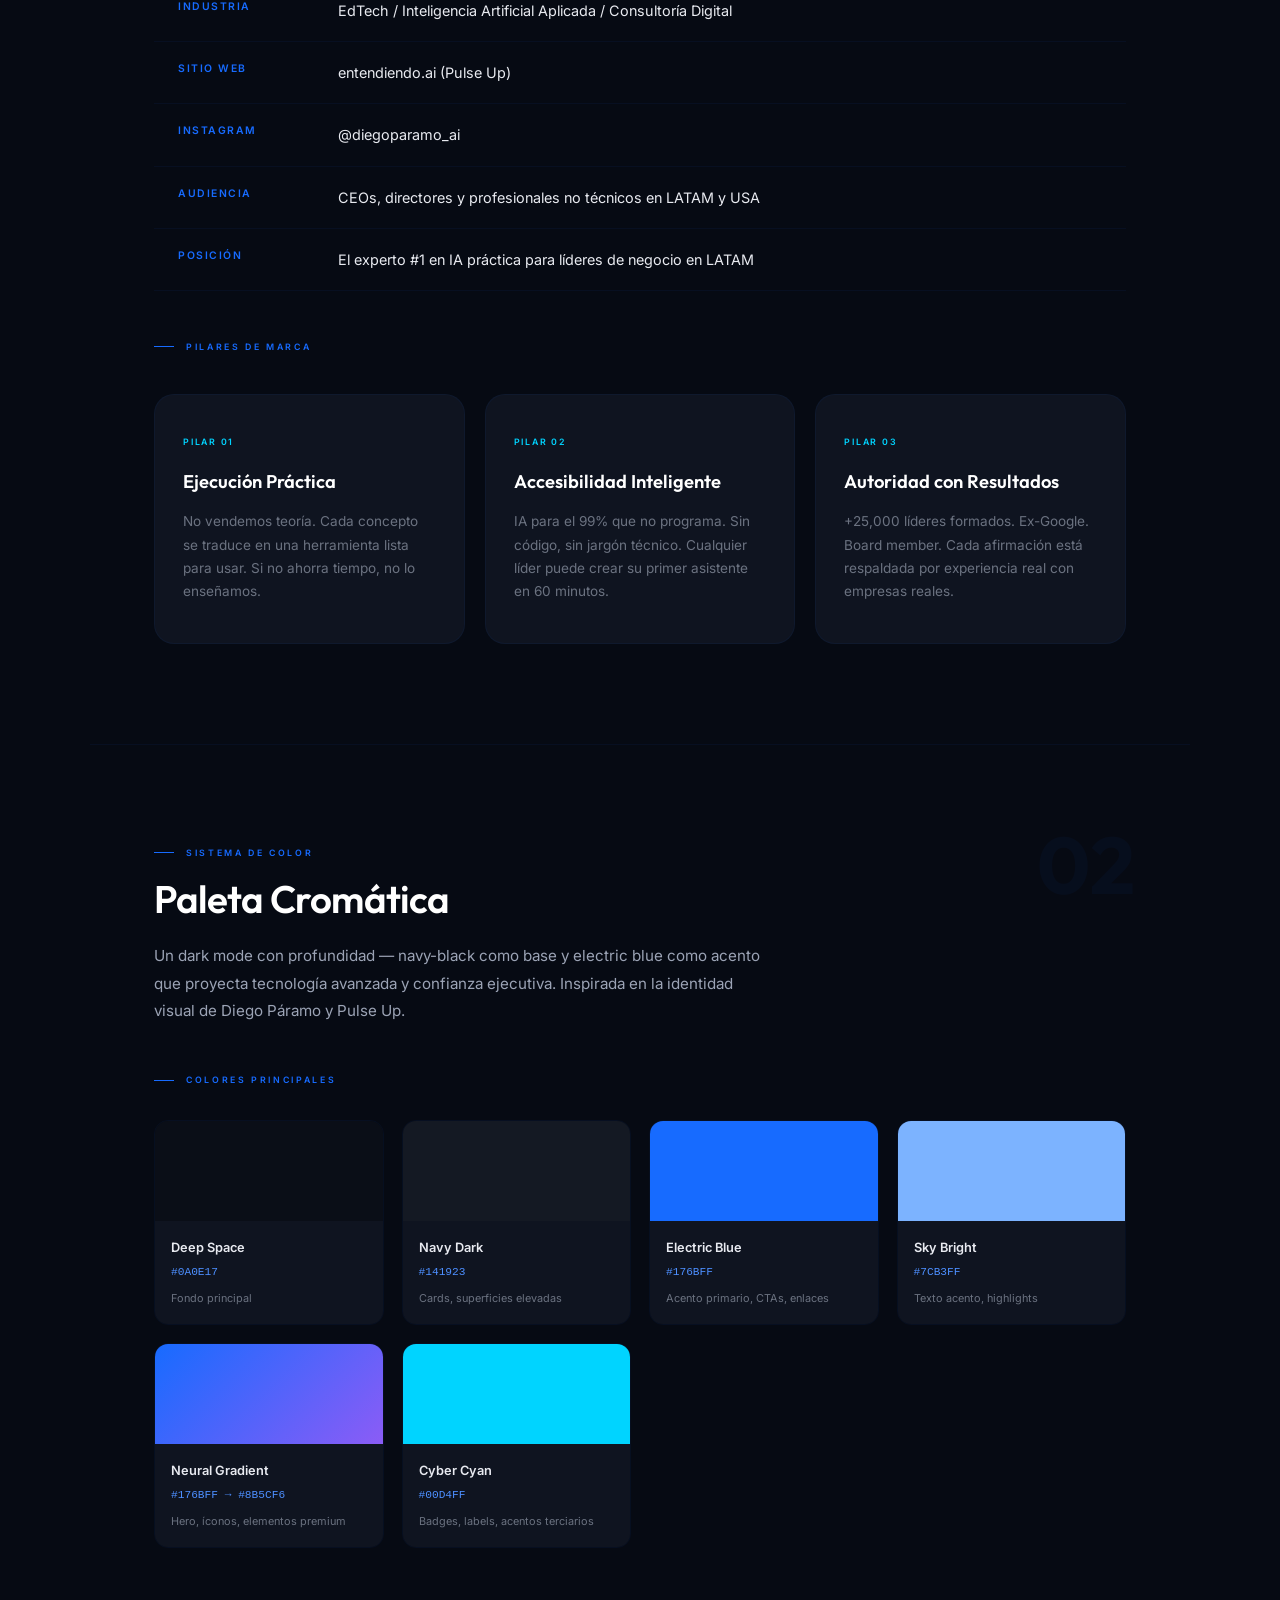
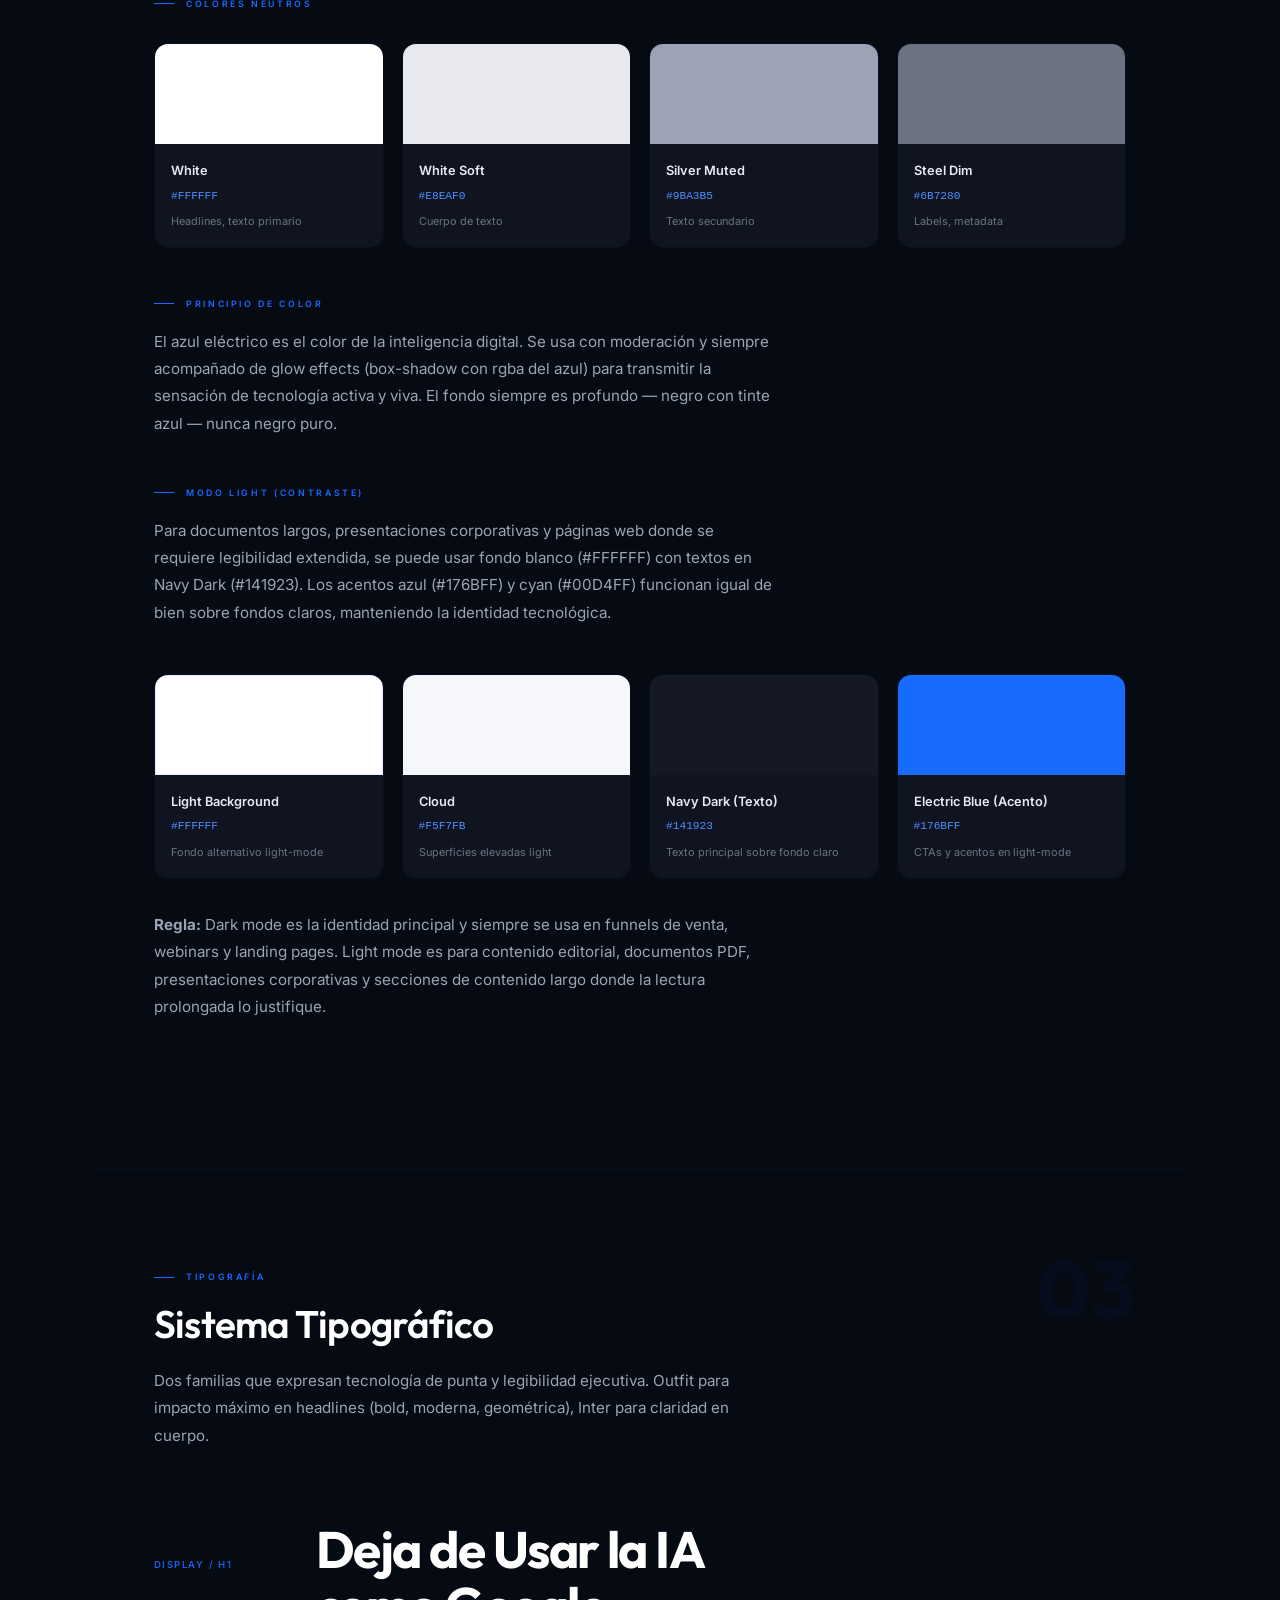
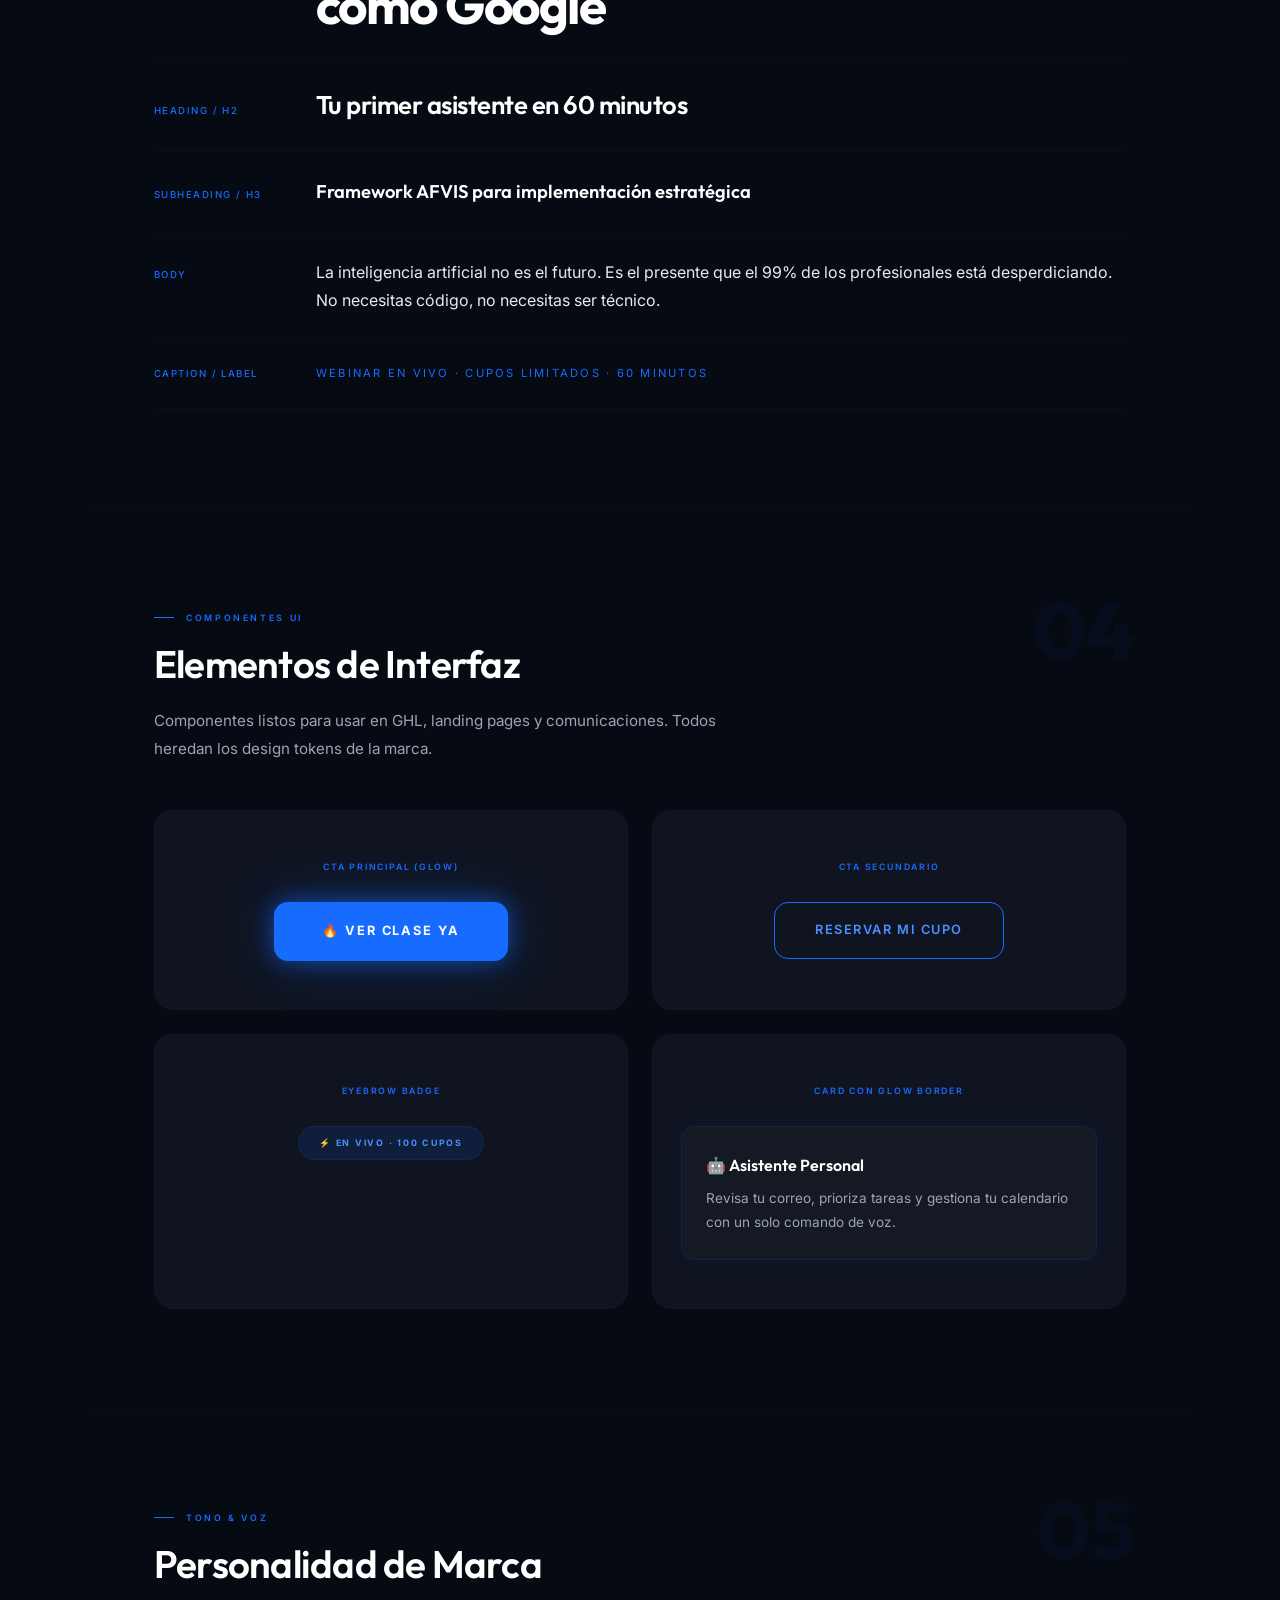
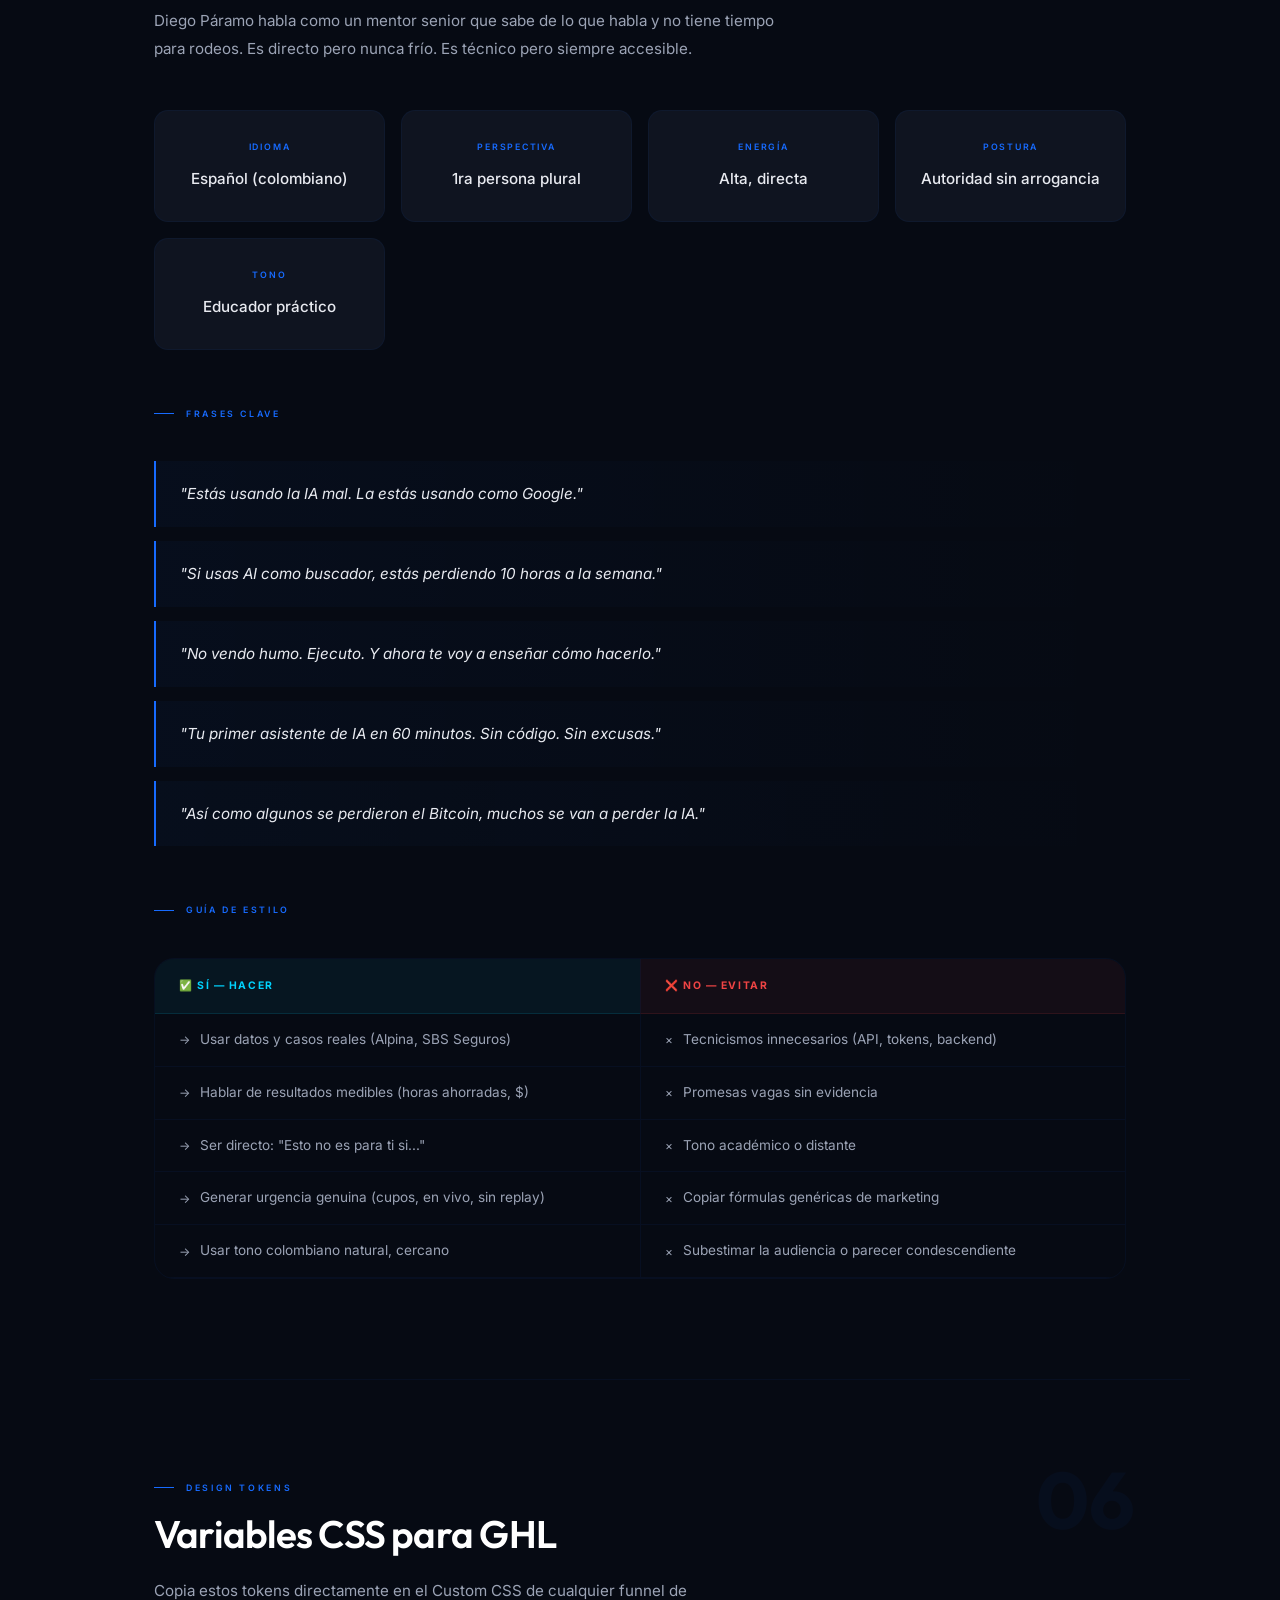
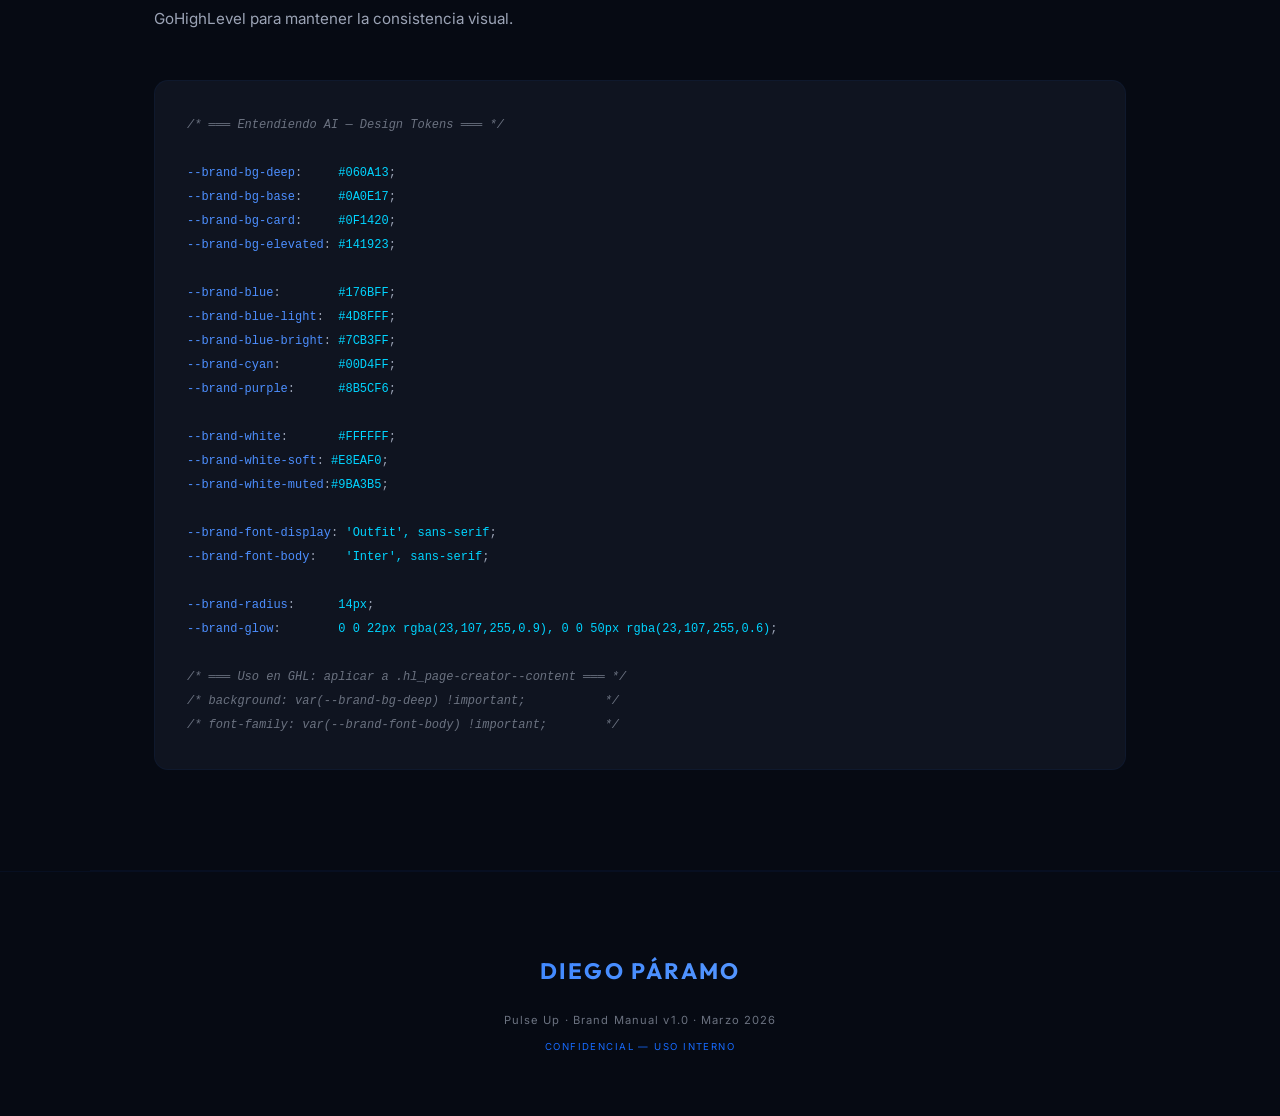
==== commit 0c777a99: "Brand Manual v1.1 — Diego Páramo / Pulse Up rebrand + light mode" ====
--- a/index.html
+++ b/index.html
@@ -3,8 +3,8 @@
 <head>
     <meta charset="UTF-8">
     <meta name="viewport" content="width=device-width, initial-scale=1.0">
-    <title>Brand Guidelines — Entendiendo AI | Diego Páramo</title>
-    <link href="https://fonts.googleapis.com/css2?family=Inter:wght@300;400;500;600;700;800;900&family=Space+Grotesk:wght@400;500;600;700&display=swap" rel="stylesheet">
+    <title>Brand Guidelines — Diego Páramo | Pulse Up</title>
+    <link href="https://fonts.googleapis.com/css2?family=Inter:wght@300;400;500;600;700;800;900&family=Outfit:wght@400;500;600;700;800;900&display=swap" rel="stylesheet">
     <style>
         *, *::before, *::after { margin:0; padding:0; box-sizing:border-box; }
 
@@ -33,7 +33,7 @@
             --border-default: rgba(23,107,255,0.12);
             --border-strong: rgba(23,107,255,0.25);
             --font-primary: 'Inter', -apple-system, sans-serif;
-            --font-display: 'Space Grotesk', sans-serif;
+            --font-display: 'Outfit', sans-serif;
             --radius-sm: 8px;
             --radius-md: 14px;
             --radius-lg: 20px;
@@ -312,7 +312,7 @@
     <div class="glow-line"></div>
 
     <nav class="brand-nav">
-        <div class="logo-text">ENTENDIENDO AI</div>
+        <div class="logo-text">DIEGO PÁRAMO</div>
         <span class="version">Brand Manual v1.0 — Marzo 2026</span>
     </nav>
 
@@ -320,9 +320,9 @@
     <section class="hero">
         <p class="eyebrow">Brand Guidelines</p>
         <div class="brand-icon">🧠</div>
-        <h1>Entendiendo AI</h1>
+        <h1>Diego Páramo</h1>
         <p class="tagline">La IA que transforma tu negocio</p>
-        <p class="cover-meta">Creado por <span>Sales Velocity</span> · Versión 1.0 · Marzo 2026</p>
+        <p class="cover-meta">Creado por <span>Sales Velocity</span> · Versión 1.0 · Marzo 2026 · <span>Pulse Up</span></p>
     </section>
 
     <!-- ═══════════ 01 · IDENTIDAD ═══════════ -->
@@ -330,14 +330,15 @@
         <span class="section-number">01</span>
         <p class="section-label">Identidad de Marca</p>
         <h2>Quienes Somos</h2>
-        <p class="intro">Entendiendo AI es la plataforma de Diego Páramo que democratiza la inteligencia artificial para líderes y profesionales no técnicos. Transforma el poder de la IA en asistentes ejecutivos prácticos, sin código, sin complicaciones.</p>
+        <p class="intro">Diego Páramo es el experto en IA aplicada que lidera Pulse Up — una plataforma que democratiza la inteligencia artificial para líderes y profesionales no técnicos. Transforma el poder de la IA en asistentes ejecutivos prácticos, sin código, sin complicaciones.</p>
 
         <table class="identity-table">
-            <tr><td>Marca</td><td>Entendiendo AI</td></tr>
+            <tr><td>Marca Personal</td><td>Diego Páramo</td></tr>
+            <tr><td>Compañía</td><td>Pulse Up</td></tr>
             <tr><td>Fundador</td><td>Diego Páramo — Ex-Google, +9 años en IA, +120 empresas impactadas</td></tr>
             <tr><td>Tagline</td><td>La IA que transforma tu negocio</td></tr>
             <tr><td>Industria</td><td>EdTech / Inteligencia Artificial Aplicada / Consultoría Digital</td></tr>
-            <tr><td>Sitio Web</td><td>entendiendo.ai</td></tr>
+            <tr><td>Sitio Web</td><td>entendiendo.ai (Pulse Up)</td></tr>
             <tr><td>Instagram</td><td>@diegoparamo_ai</td></tr>
             <tr><td>Audiencia</td><td>CEOs, directores y profesionales no técnicos en LATAM y USA</td></tr>
             <tr><td>Posición</td><td>El experto #1 en IA práctica para líderes de negocio en LATAM</td></tr>
@@ -368,7 +369,7 @@
         <span class="section-number">02</span>
         <p class="section-label">Sistema de Color</p>
         <h2>Paleta Cromática</h2>
-        <p class="intro">Inspirada en la landing page de Entendiendo AI. Un dark mode con profundidad — navy-black como base y electric blue como acento que proyecta tecnología avanzada y confianza ejecutiva.</p>
+        <p class="intro">Un dark mode con profundidad — navy-black como base y electric blue como acento que proyecta tecnología avanzada y confianza ejecutiva. Inspirada en la identidad visual de Diego Páramo y Pulse Up.</p>
 
         <p class="section-label">Colores Principales</p>
         <div class="color-grid">
@@ -420,6 +421,30 @@
 
         <p class="section-label" style="margin-top:48px">Principio de Color</p>
         <p class="intro">El azul eléctrico es el color de la inteligencia digital. Se usa con moderación y siempre acompañado de glow effects (box-shadow con rgba del azul) para transmitir la sensación de tecnología activa y viva. El fondo siempre es profundo — negro con tinte azul — nunca negro puro.</p>
+
+        <p class="section-label" style="margin-top:48px">Modo Light (Contraste)</p>
+        <p class="intro">Para documentos largos, presentaciones corporativas y páginas web donde se requiere legibilidad extendida, se puede usar fondo blanco (#FFFFFF) con textos en Navy Dark (#141923). Los acentos azul (#176BFF) y cyan (#00D4FF) funcionan igual de bien sobre fondos claros, manteniendo la identidad tecnológica.</p>
+
+        <div class="color-grid">
+            <div class="swatch">
+                <div class="swatch-color" style="background:#FFFFFF; border:1px solid rgba(23,107,255,0.12)"></div>
+                <div class="swatch-info"><p class="name">Light Background</p><p class="hex">#FFFFFF</p><p class="use">Fondo alternativo light-mode</p></div>
+            </div>
+            <div class="swatch">
+                <div class="swatch-color" style="background:#F5F7FB"></div>
+                <div class="swatch-info"><p class="name">Cloud</p><p class="hex">#F5F7FB</p><p class="use">Superficies elevadas light</p></div>
+            </div>
+            <div class="swatch">
+                <div class="swatch-color" style="background:#141923"></div>
+                <div class="swatch-info"><p class="name">Navy Dark (Texto)</p><p class="hex">#141923</p><p class="use">Texto principal sobre fondo claro</p></div>
+            </div>
+            <div class="swatch">
+                <div class="swatch-color" style="background:#176BFF"></div>
+                <div class="swatch-info"><p class="name">Electric Blue (Acento)</p><p class="hex">#176BFF</p><p class="use">CTAs y acentos en light-mode</p></div>
+            </div>
+        </div>
+
+        <p class="intro" style="margin-top:32px"><strong>Regla:</strong> Dark mode es la identidad principal y siempre se usa en funnels de venta, webinars y landing pages. Light mode es para contenido editorial, documentos PDF, presentaciones corporativas y secciones de contenido largo donde la lectura prolongada lo justifique.</p>
     </section>
 
     <!-- ═══════════ 03 · TIPOGRAFÍA ═══════════ -->
@@ -427,13 +452,13 @@
         <span class="section-number">03</span>
         <p class="section-label">Tipografía</p>
         <h2>Sistema Tipográfico</h2>
-        <p class="intro">Dos familias que expresan tecnología de punta y legibilidad ejecutiva. Space Grotesk para impacto en headlines, Inter para claridad en cuerpo.</p>
+        <p class="intro">Dos familias que expresan tecnología de punta y legibilidad ejecutiva. Outfit para impacto máximo en headlines (bold, moderna, geométrica), Inter para claridad en cuerpo.</p>
 
         <div class="type-showcase">
             <div class="type-row">
                 <span class="type-label">Display / H1</span>
                 <div class="type-sample" style="font-family:var(--font-display); font-size:clamp(2rem,4vw,3.2rem); font-weight:700; letter-spacing:-0.03em; line-height:1.1">
-                    Deja de usar la IA como Google
+                    Deja de Usar la IA<br>como Google
                 </div>
             </div>
             <div class="type-row">
@@ -562,7 +587,7 @@
 <span class="key">--brand-white-soft</span>: <span class="val">#E8EAF0</span>;
 <span class="key">--brand-white-muted</span>:<span class="val">#9BA3B5</span>;
 
-<span class="key">--brand-font-display</span>: <span class="val">'Space Grotesk', sans-serif</span>;
+<span class="key">--brand-font-display</span>: <span class="val">'Outfit', sans-serif</span>;
 <span class="key">--brand-font-body</span>:    <span class="val">'Inter', sans-serif</span>;
 
 <span class="key">--brand-radius</span>:      <span class="val">14px</span>;
@@ -575,8 +600,8 @@
 
     <!-- ═══════════ FOOTER ═══════════ -->
     <footer class="footer">
-        <p class="logo-text">ENTENDIENDO AI</p>
-        <p>Diego Páramo · Brand Manual v1.0 · Marzo 2026</p>
+        <p class="logo-text">DIEGO PÁRAMO</p>
+        <p>Pulse Up · Brand Manual v1.0 · Marzo 2026</p>
         <p style="margin-top:8px; color:var(--blue); font-size:0.6rem; letter-spacing:0.15em">CONFIDENCIAL — USO INTERNO</p>
     </footer>
 </body>
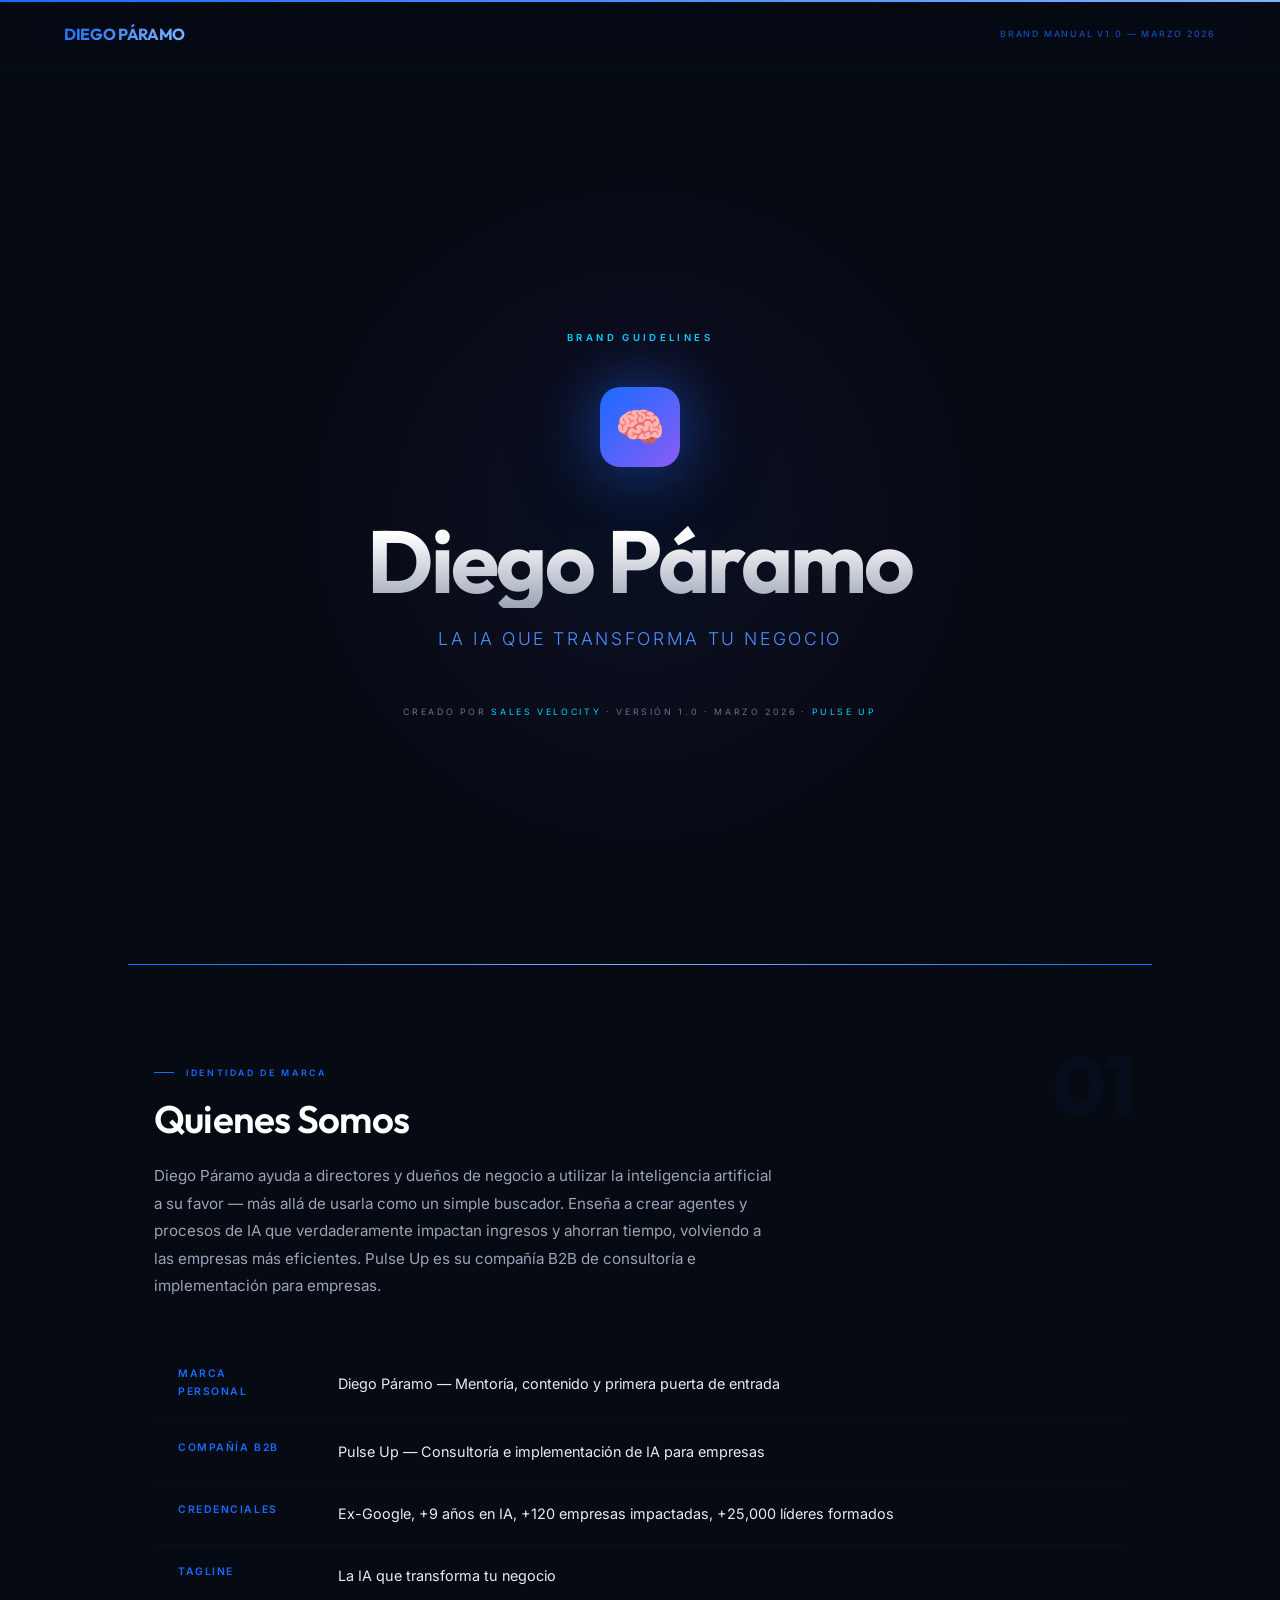
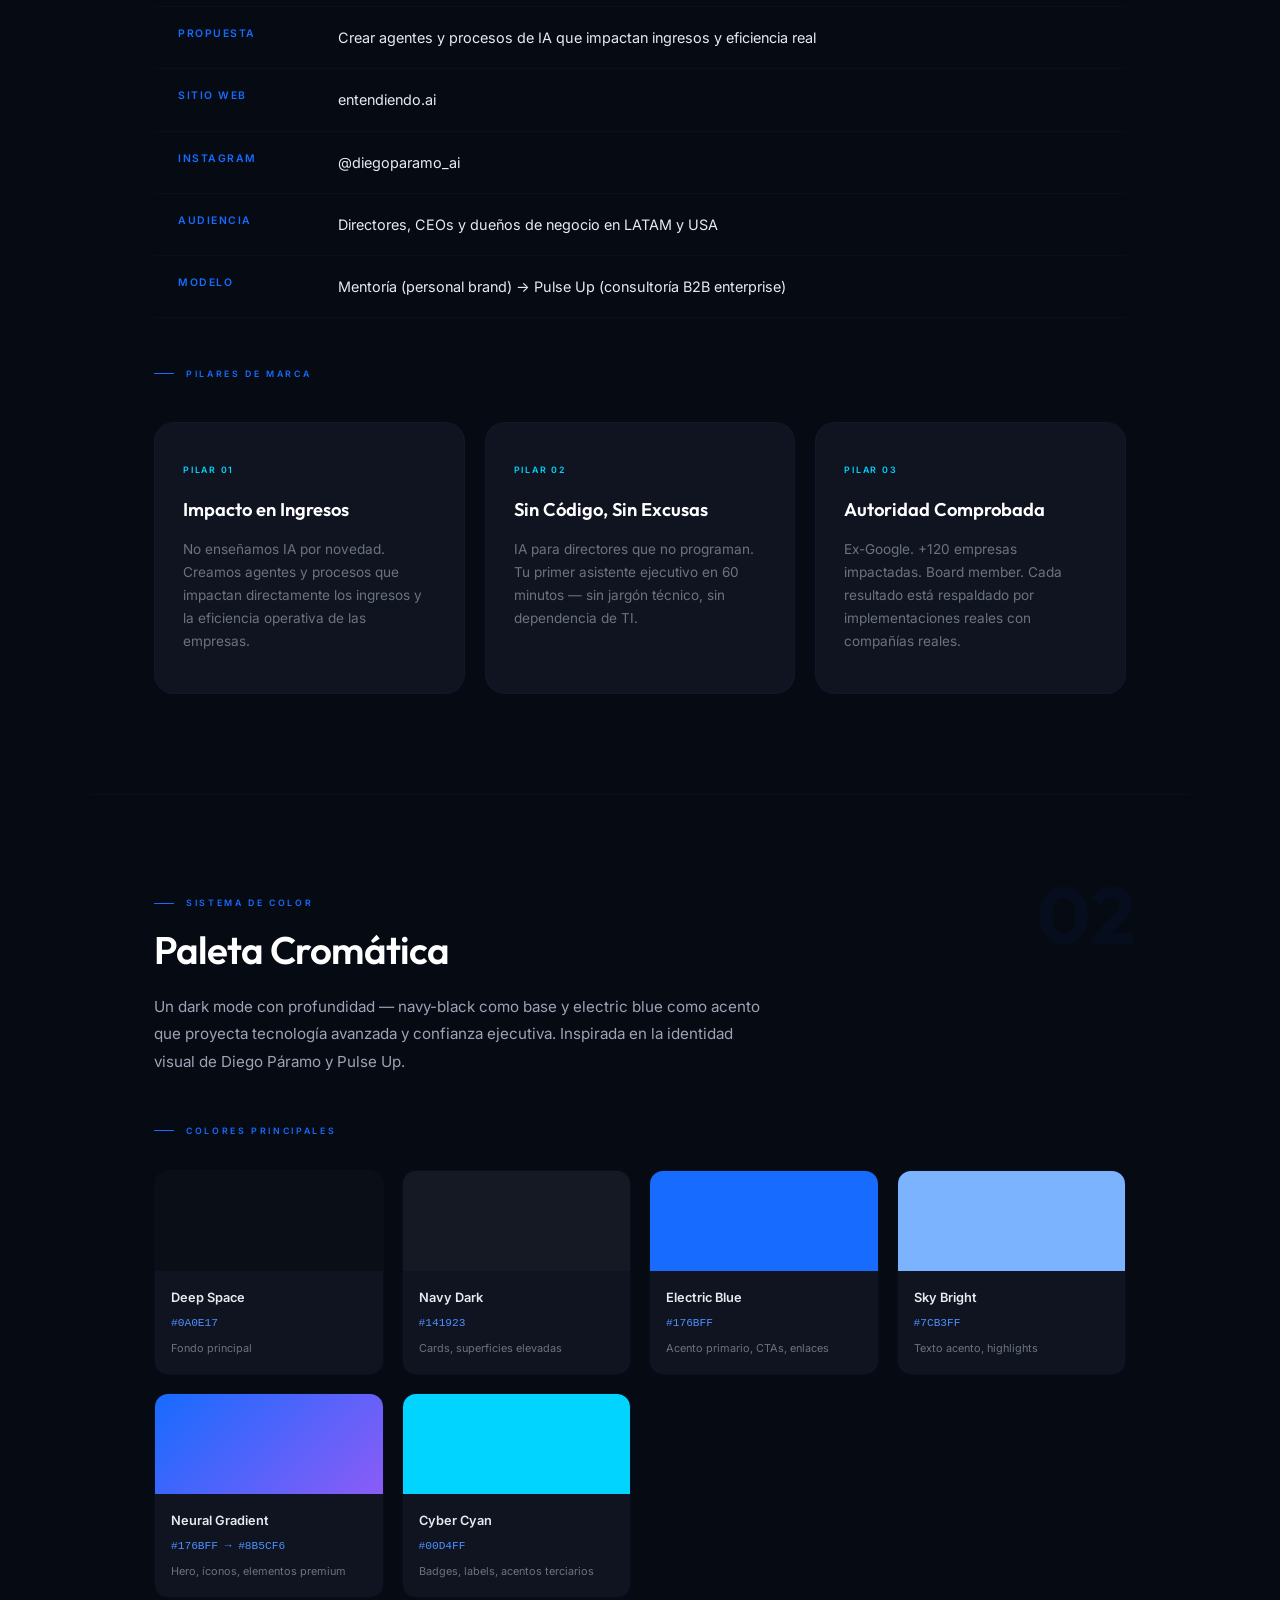
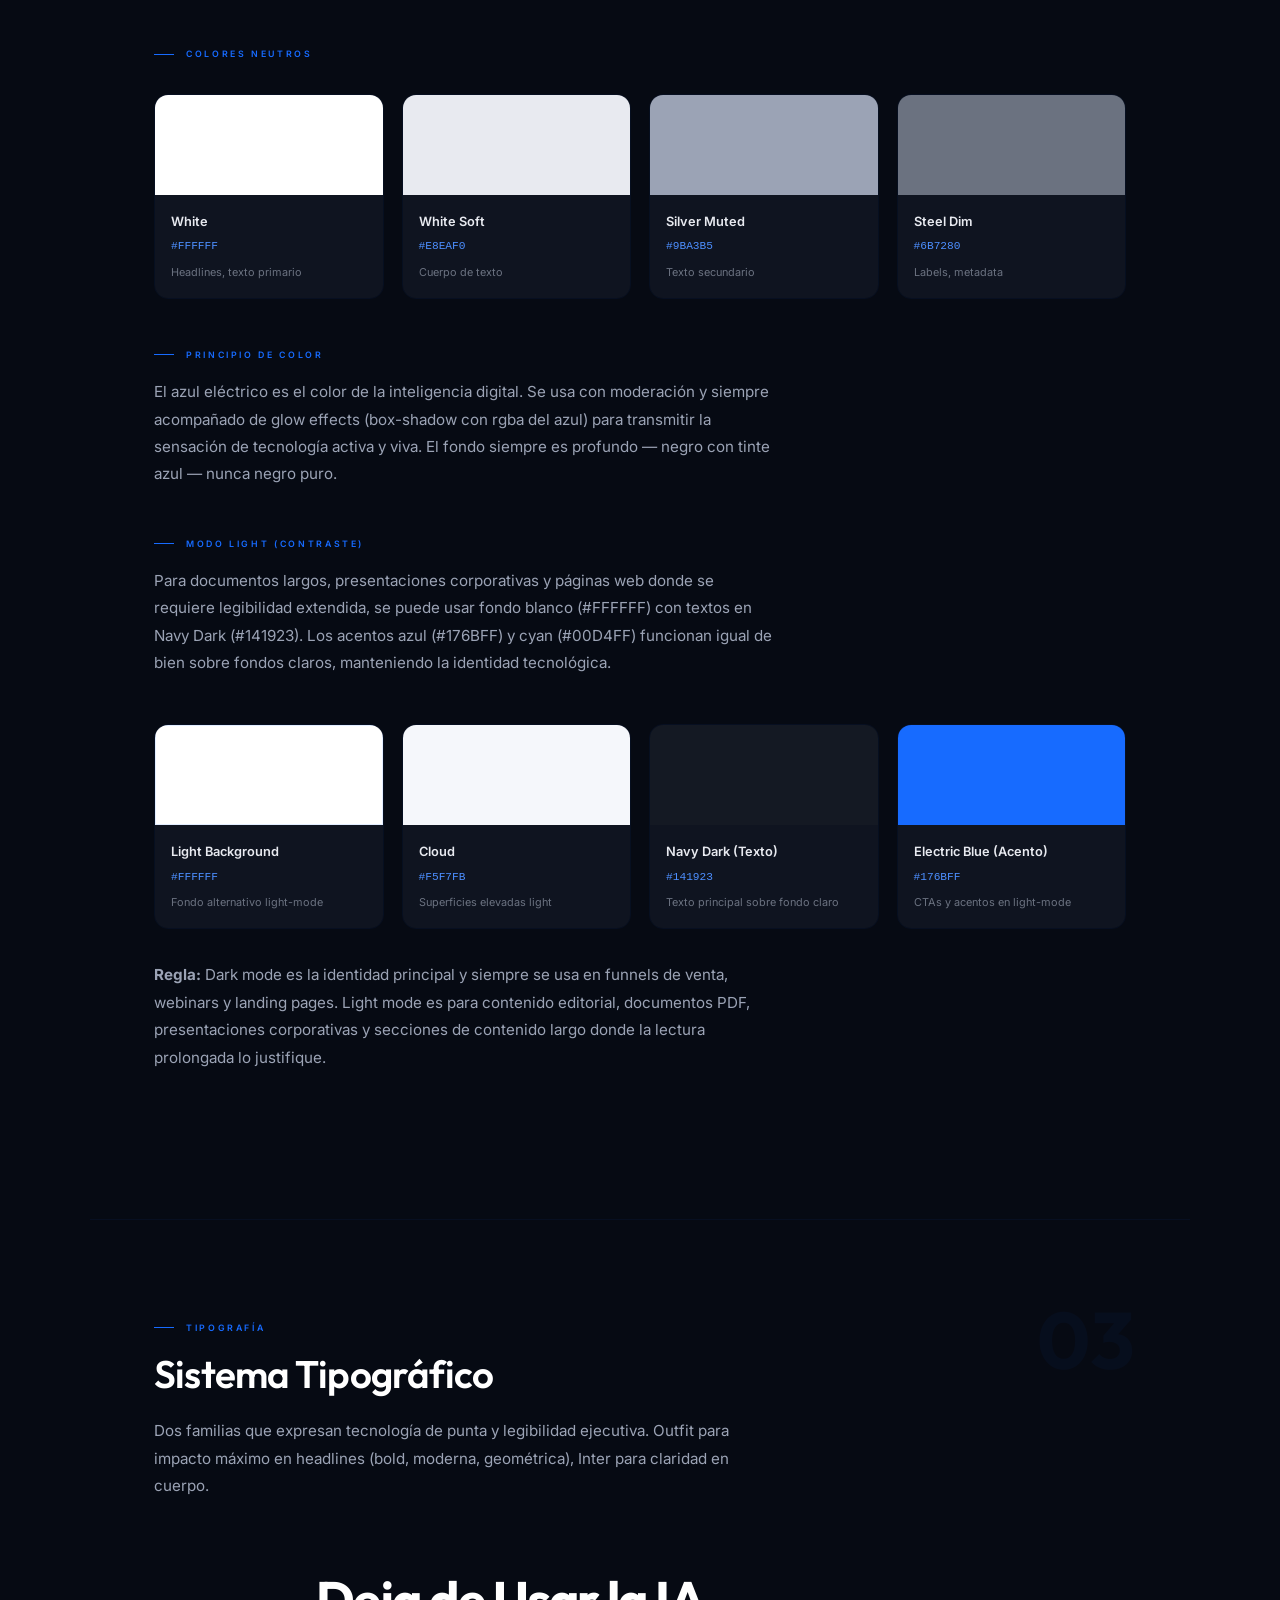
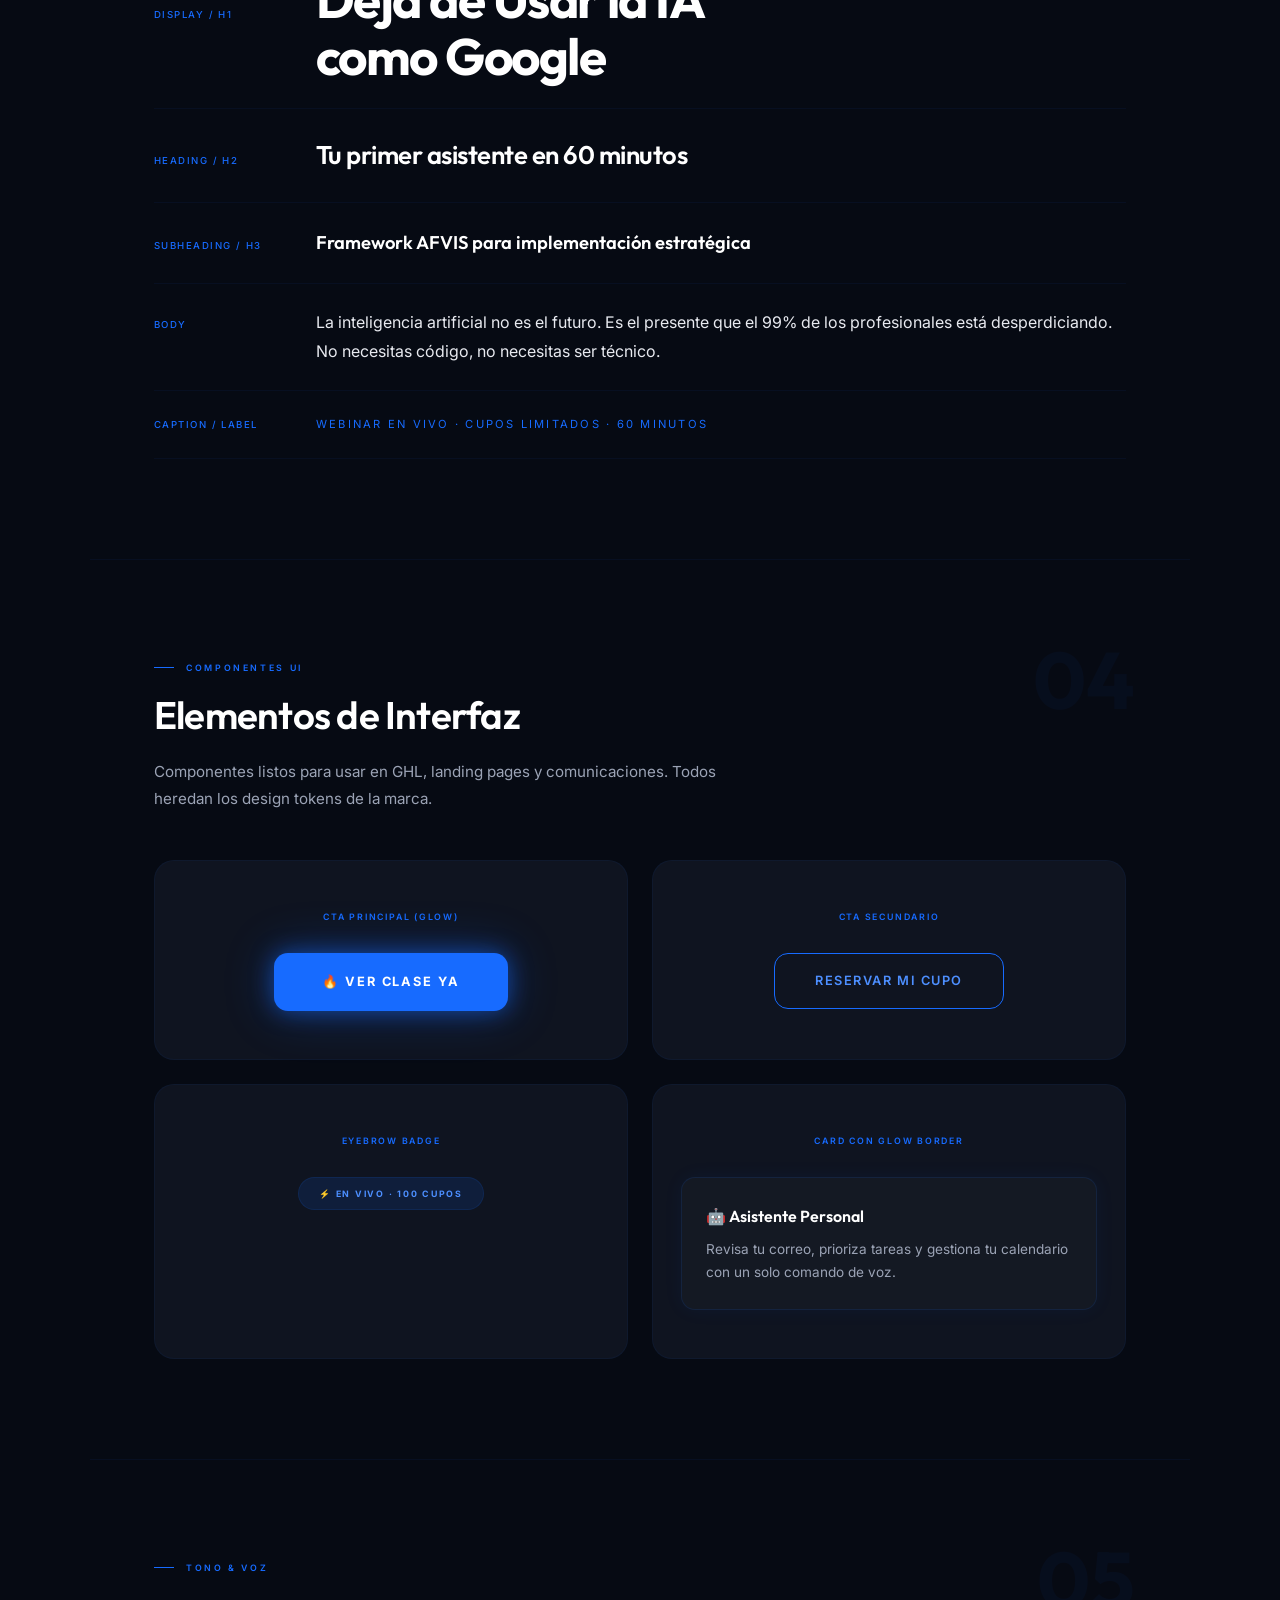
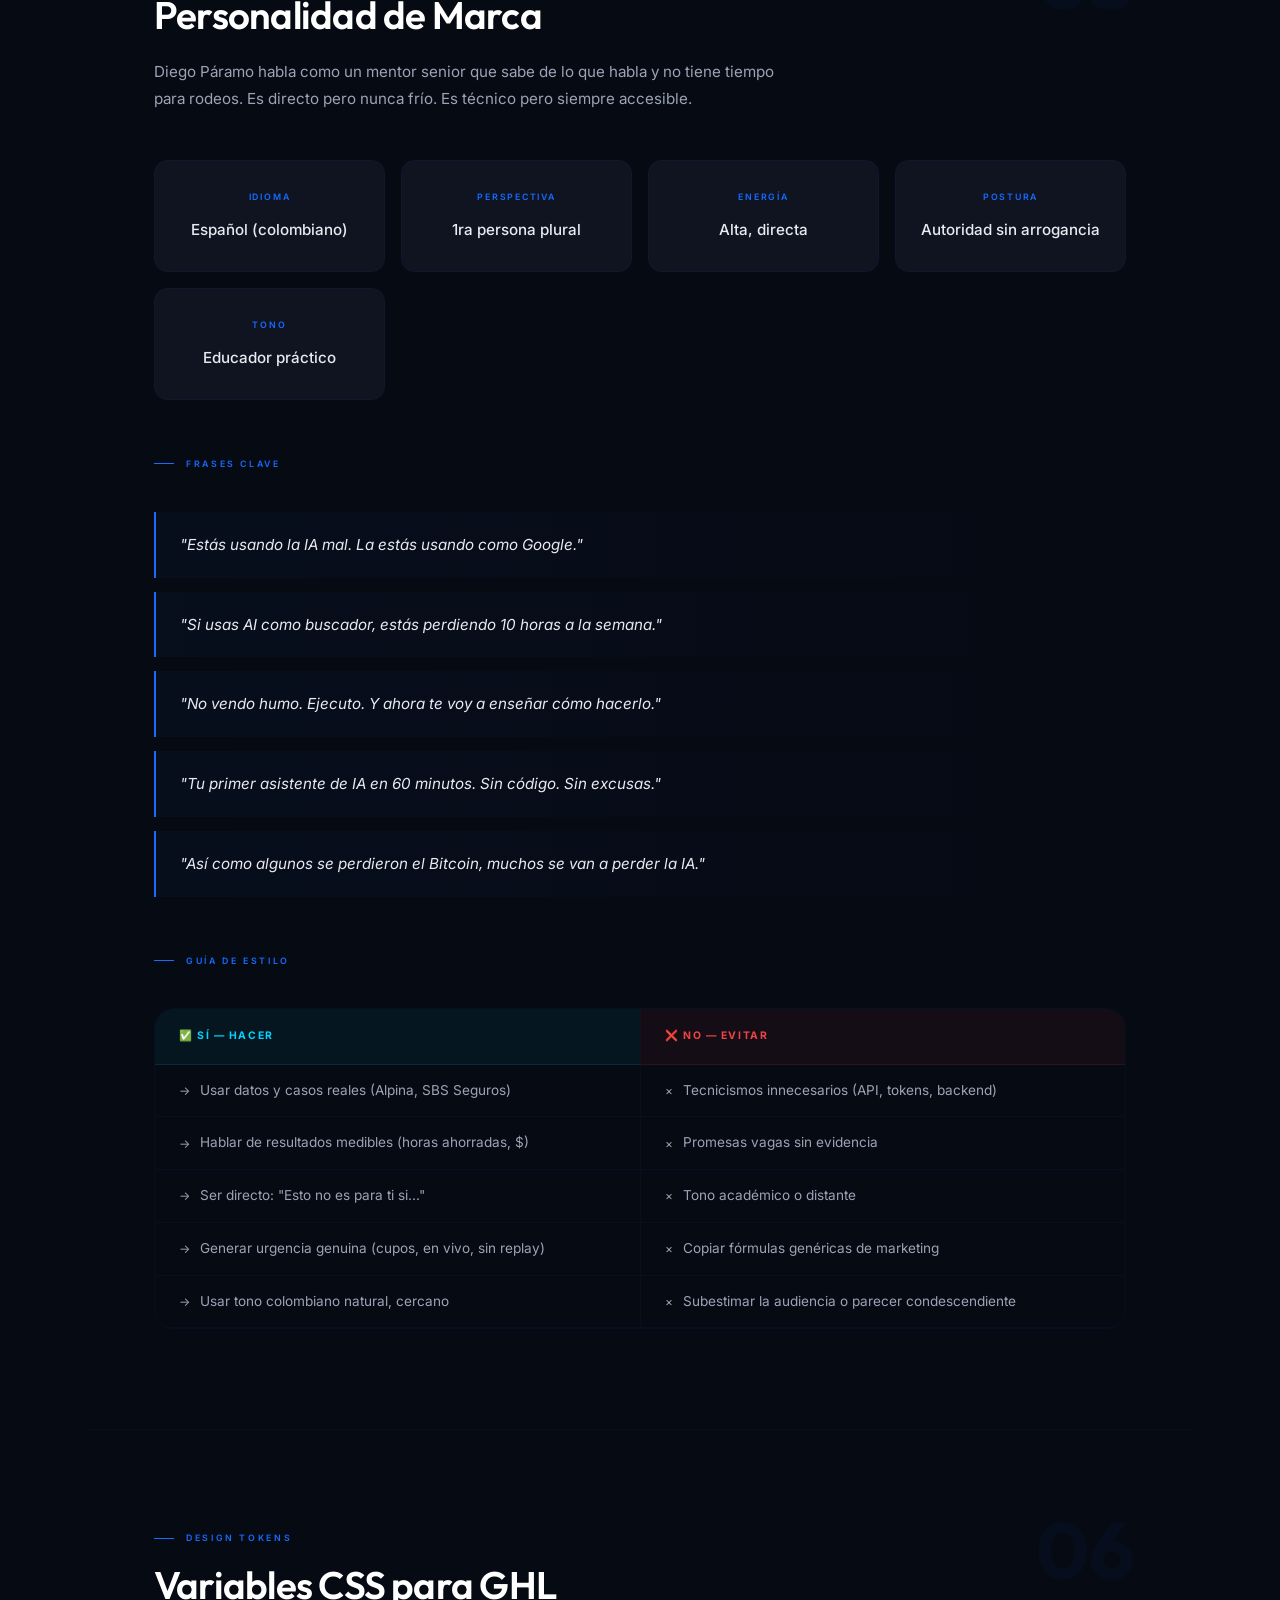
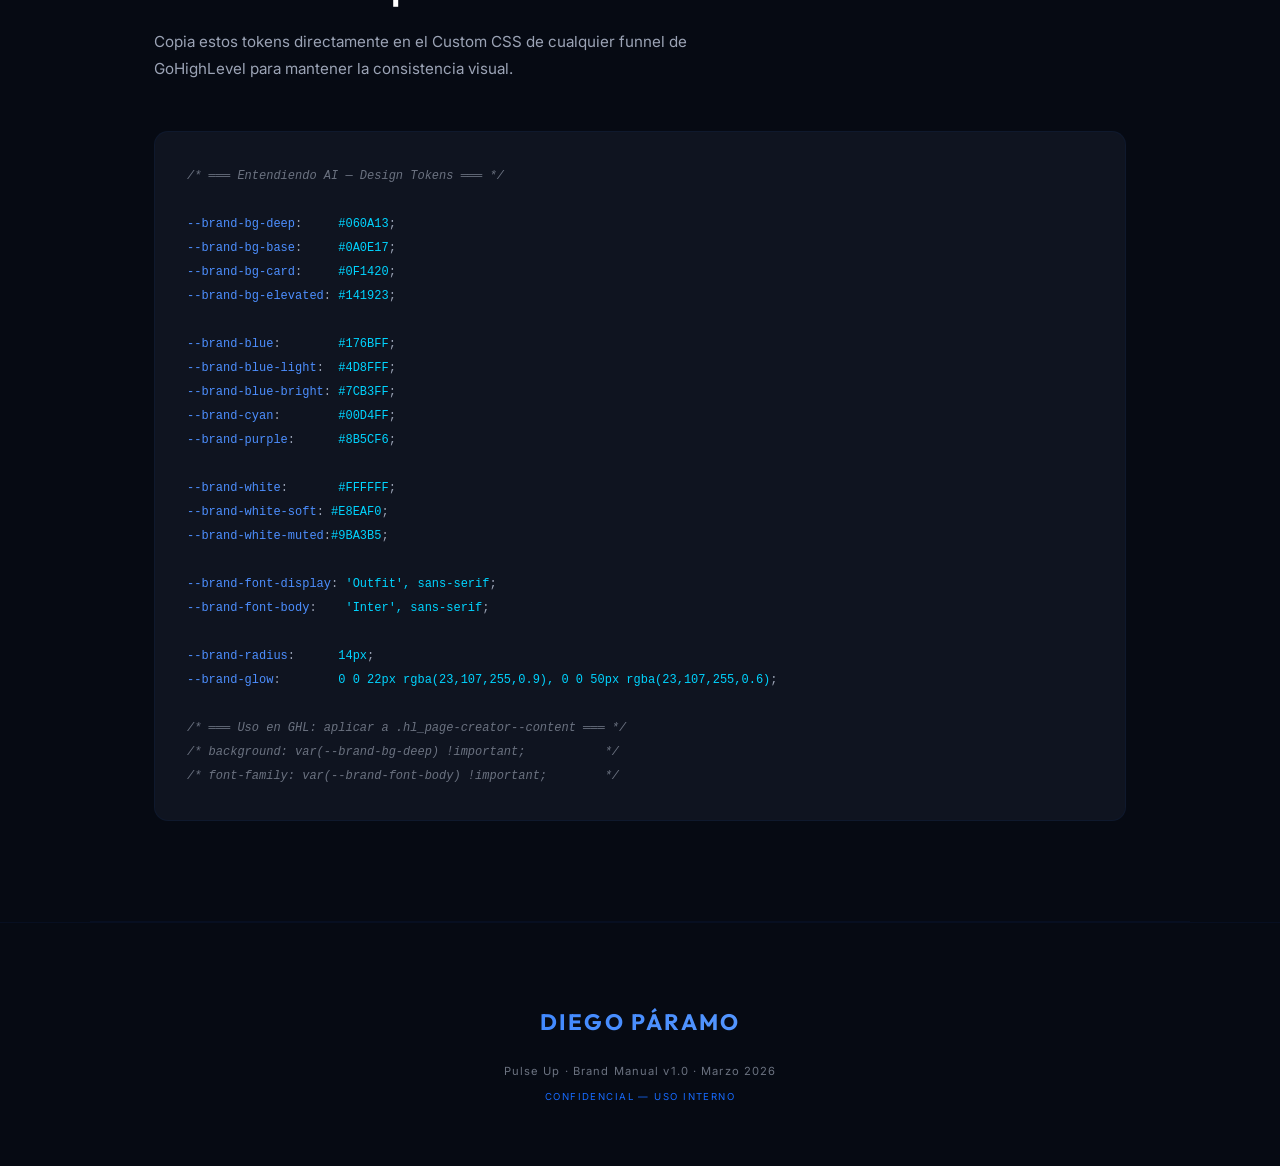
==== commit 057843a7: "v1.2 — Refined value proposition and business model" ====
--- a/index.html
+++ b/index.html
@@ -330,36 +330,36 @@
         <span class="section-number">01</span>
         <p class="section-label">Identidad de Marca</p>
         <h2>Quienes Somos</h2>
-        <p class="intro">Diego Páramo es el experto en IA aplicada que lidera Pulse Up — una plataforma que democratiza la inteligencia artificial para líderes y profesionales no técnicos. Transforma el poder de la IA en asistentes ejecutivos prácticos, sin código, sin complicaciones.</p>
+        <p class="intro">Diego Páramo ayuda a directores y dueños de negocio a utilizar la inteligencia artificial a su favor — más allá de usarla como un simple buscador. Enseña a crear agentes y procesos de IA que verdaderamente impactan ingresos y ahorran tiempo, volviendo a las empresas más eficientes. Pulse Up es su compañía B2B de consultoría e implementación para empresas.</p>
 
         <table class="identity-table">
-            <tr><td>Marca Personal</td><td>Diego Páramo</td></tr>
-            <tr><td>Compañía</td><td>Pulse Up</td></tr>
-            <tr><td>Fundador</td><td>Diego Páramo — Ex-Google, +9 años en IA, +120 empresas impactadas</td></tr>
+            <tr><td>Marca Personal</td><td>Diego Páramo — Mentoría, contenido y primera puerta de entrada</td></tr>
+            <tr><td>Compañía B2B</td><td>Pulse Up — Consultoría e implementación de IA para empresas</td></tr>
+            <tr><td>Credenciales</td><td>Ex-Google, +9 años en IA, +120 empresas impactadas, +25,000 líderes formados</td></tr>
             <tr><td>Tagline</td><td>La IA que transforma tu negocio</td></tr>
-            <tr><td>Industria</td><td>EdTech / Inteligencia Artificial Aplicada / Consultoría Digital</td></tr>
-            <tr><td>Sitio Web</td><td>entendiendo.ai (Pulse Up)</td></tr>
+            <tr><td>Propuesta</td><td>Crear agentes y procesos de IA que impactan ingresos y eficiencia real</td></tr>
+            <tr><td>Sitio Web</td><td>entendiendo.ai</td></tr>
             <tr><td>Instagram</td><td>@diegoparamo_ai</td></tr>
-            <tr><td>Audiencia</td><td>CEOs, directores y profesionales no técnicos en LATAM y USA</td></tr>
-            <tr><td>Posición</td><td>El experto #1 en IA práctica para líderes de negocio en LATAM</td></tr>
+            <tr><td>Audiencia</td><td>Directores, CEOs y dueños de negocio en LATAM y USA</td></tr>
+            <tr><td>Modelo</td><td>Mentoría (personal brand) → Pulse Up (consultoría B2B enterprise)</td></tr>
         </table>
 
         <p class="section-label">Pilares de Marca</p>
         <div class="pillars-grid">
             <div class="pillar-card">
                 <p class="number">Pilar 01</p>
-                <h3>Ejecución Práctica</h3>
-                <p>No vendemos teoría. Cada concepto se traduce en una herramienta lista para usar. Si no ahorra tiempo, no lo enseñamos.</p>
+                <h3>Impacto en Ingresos</h3>
+                <p>No enseñamos IA por novedad. Creamos agentes y procesos que impactan directamente los ingresos y la eficiencia operativa de las empresas.</p>
             </div>
             <div class="pillar-card">
                 <p class="number">Pilar 02</p>
-                <h3>Accesibilidad Inteligente</h3>
-                <p>IA para el 99% que no programa. Sin código, sin jargón técnico. Cualquier líder puede crear su primer asistente en 60 minutos.</p>
+                <h3>Sin Código, Sin Excusas</h3>
+                <p>IA para directores que no programan. Tu primer asistente ejecutivo en 60 minutos — sin jargón técnico, sin dependencia de TI.</p>
             </div>
             <div class="pillar-card">
                 <p class="number">Pilar 03</p>
-                <h3>Autoridad con Resultados</h3>
-                <p>+25,000 líderes formados. Ex-Google. Board member. Cada afirmación está respaldada por experiencia real con empresas reales.</p>
+                <h3>Autoridad Comprobada</h3>
+                <p>Ex-Google. +120 empresas impactadas. Board member. Cada resultado está respaldado por implementaciones reales con compañías reales.</p>
             </div>
         </div>
     </section>
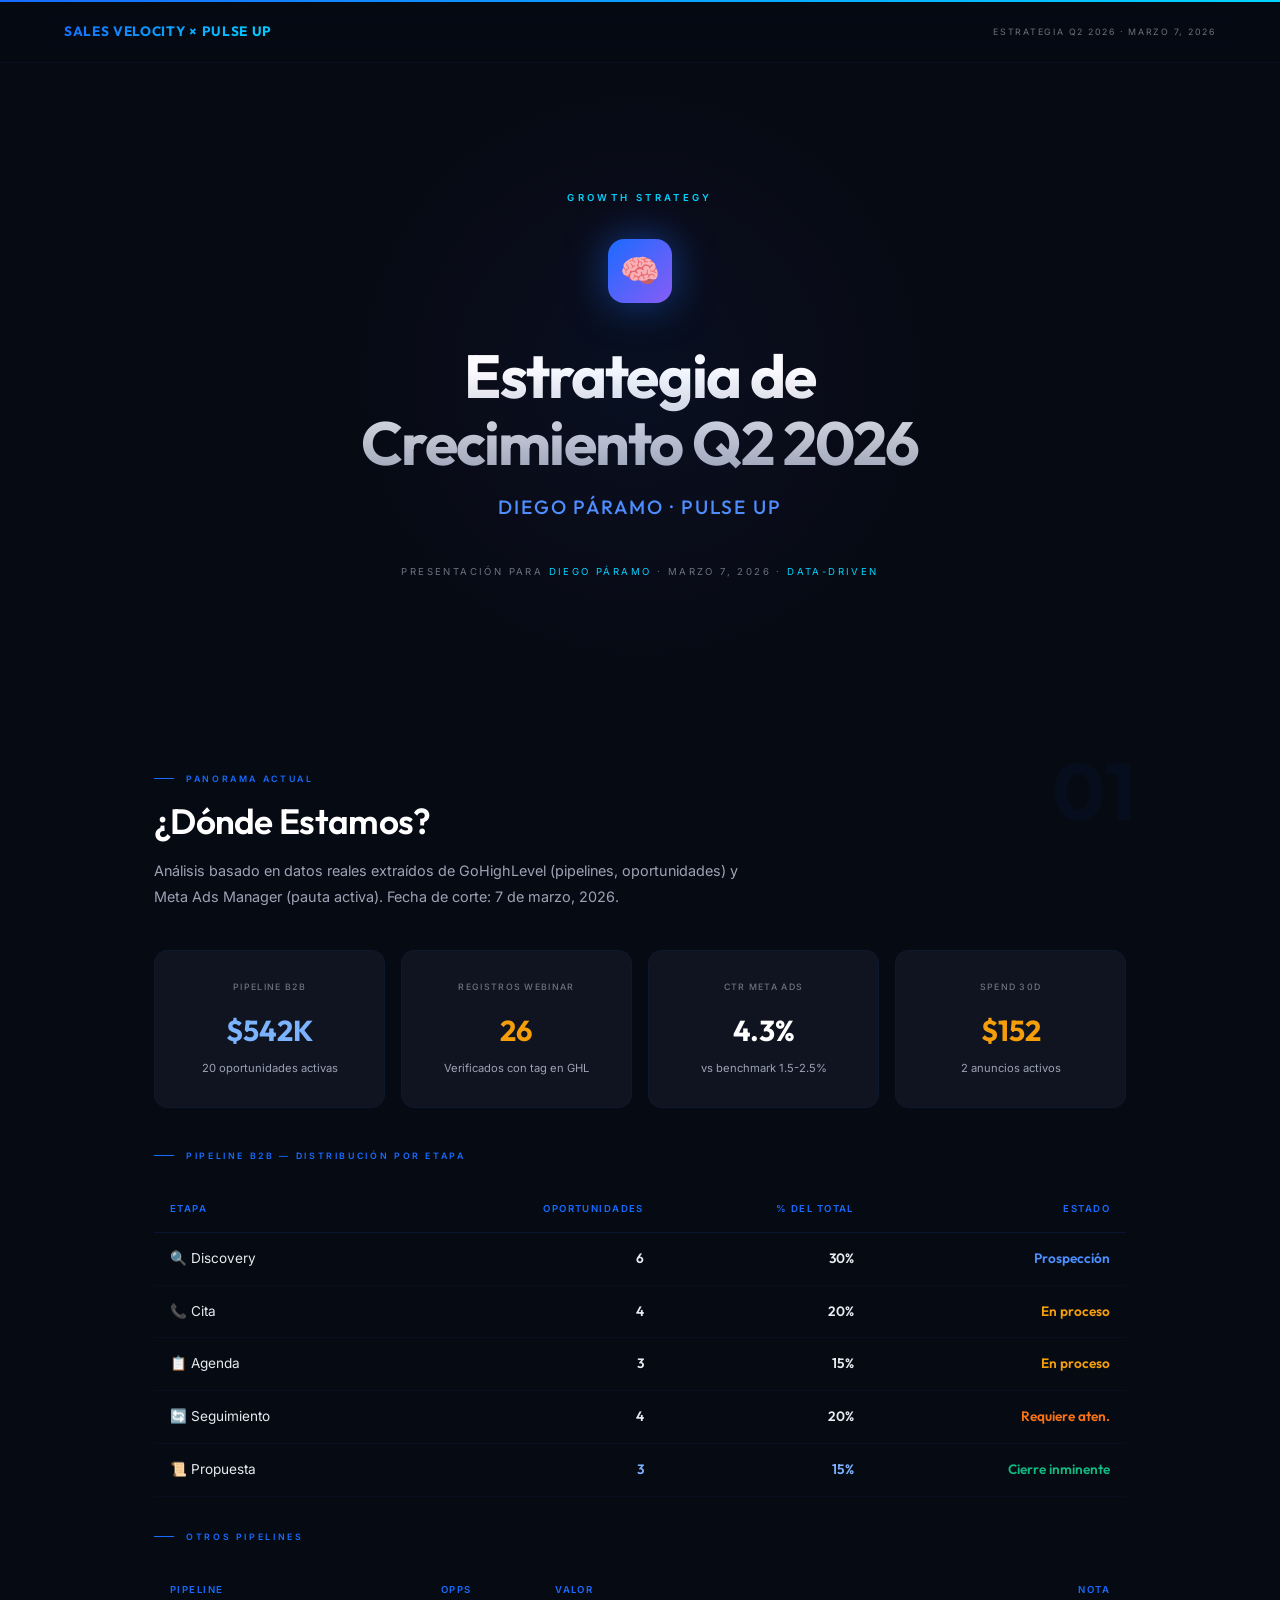
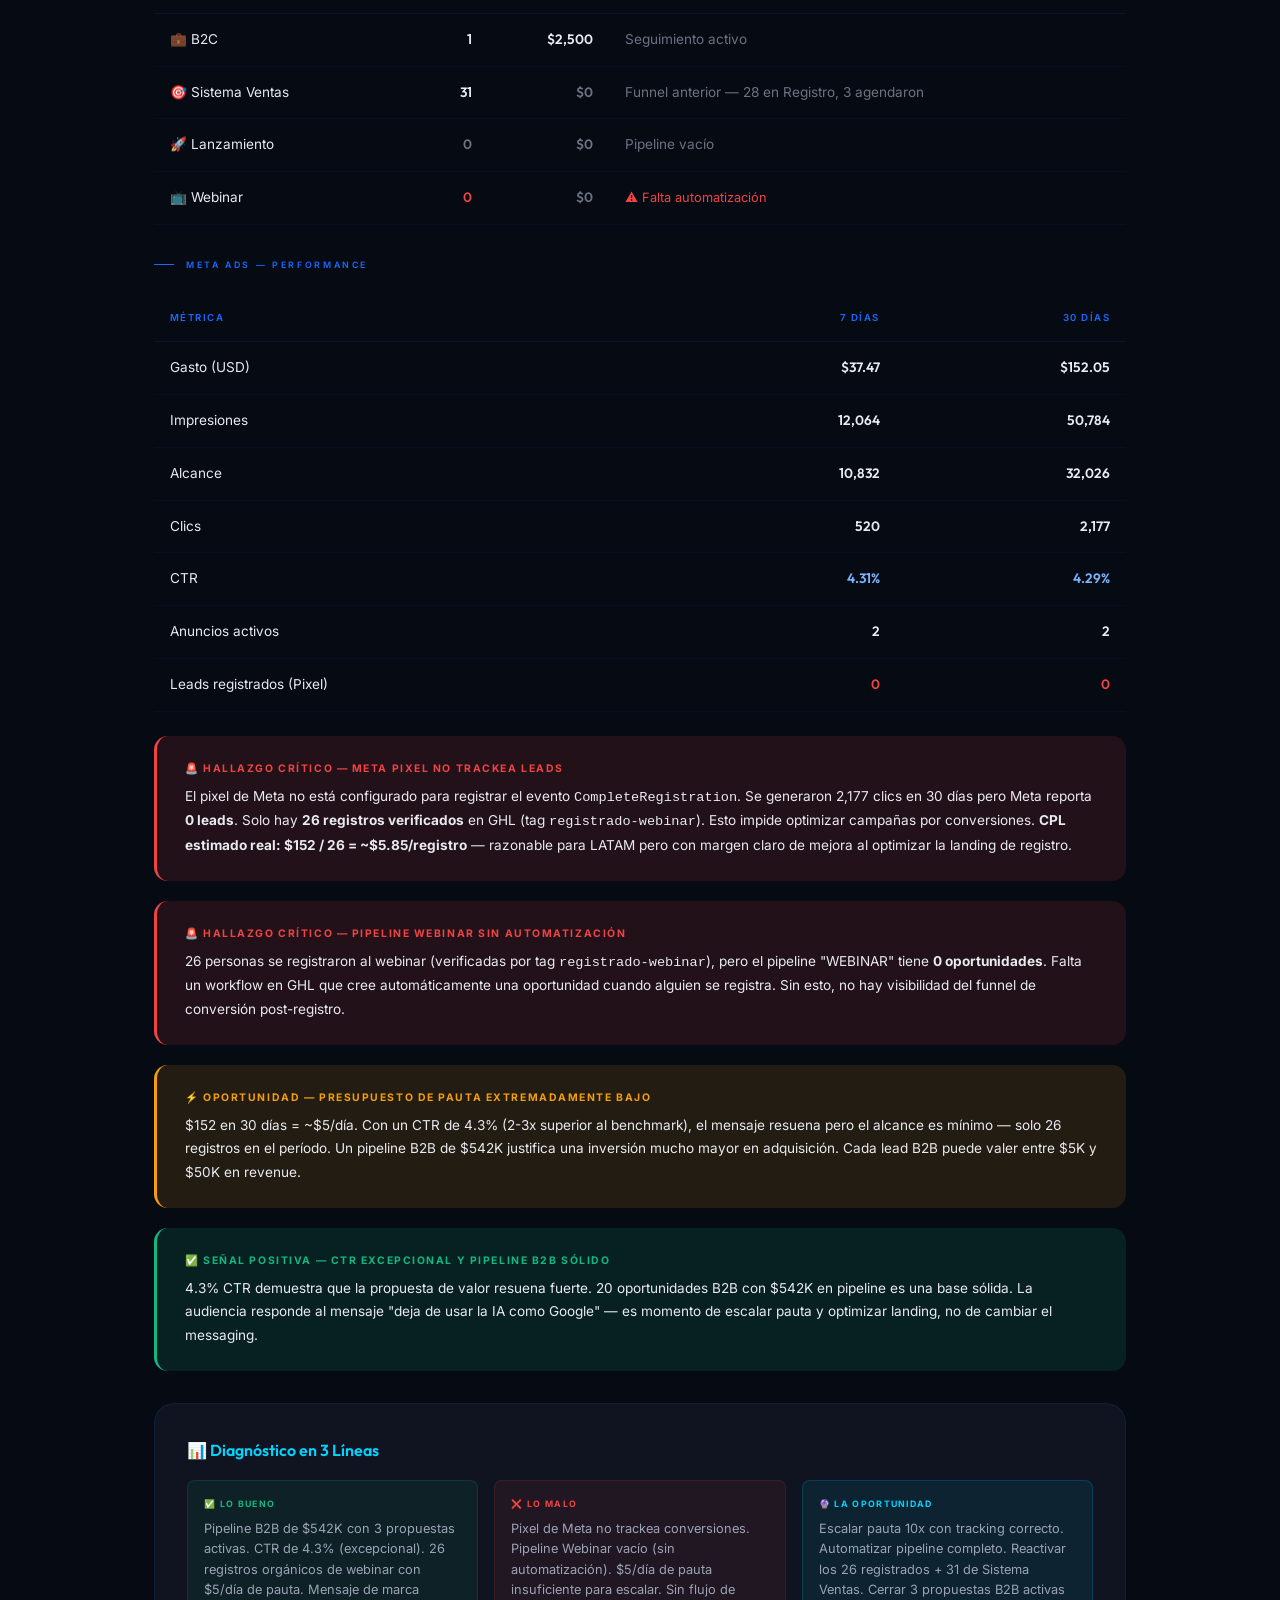
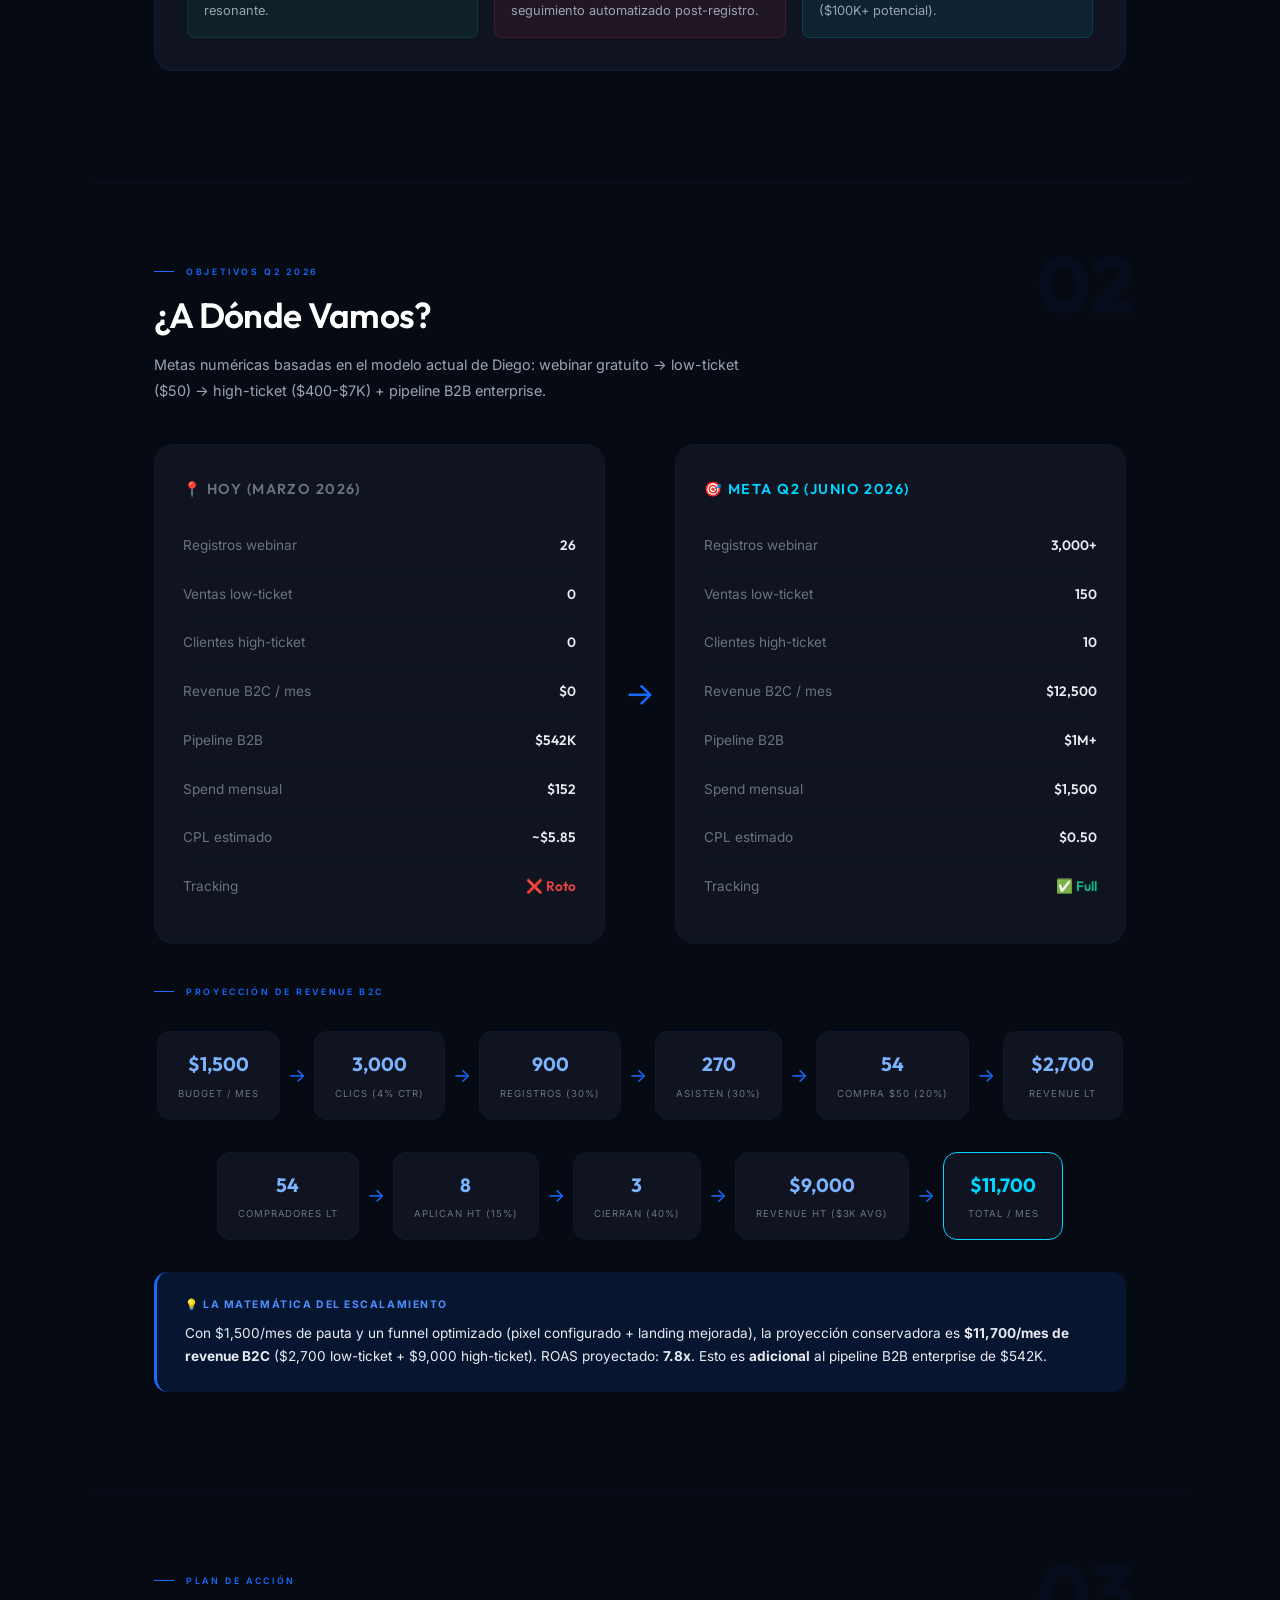
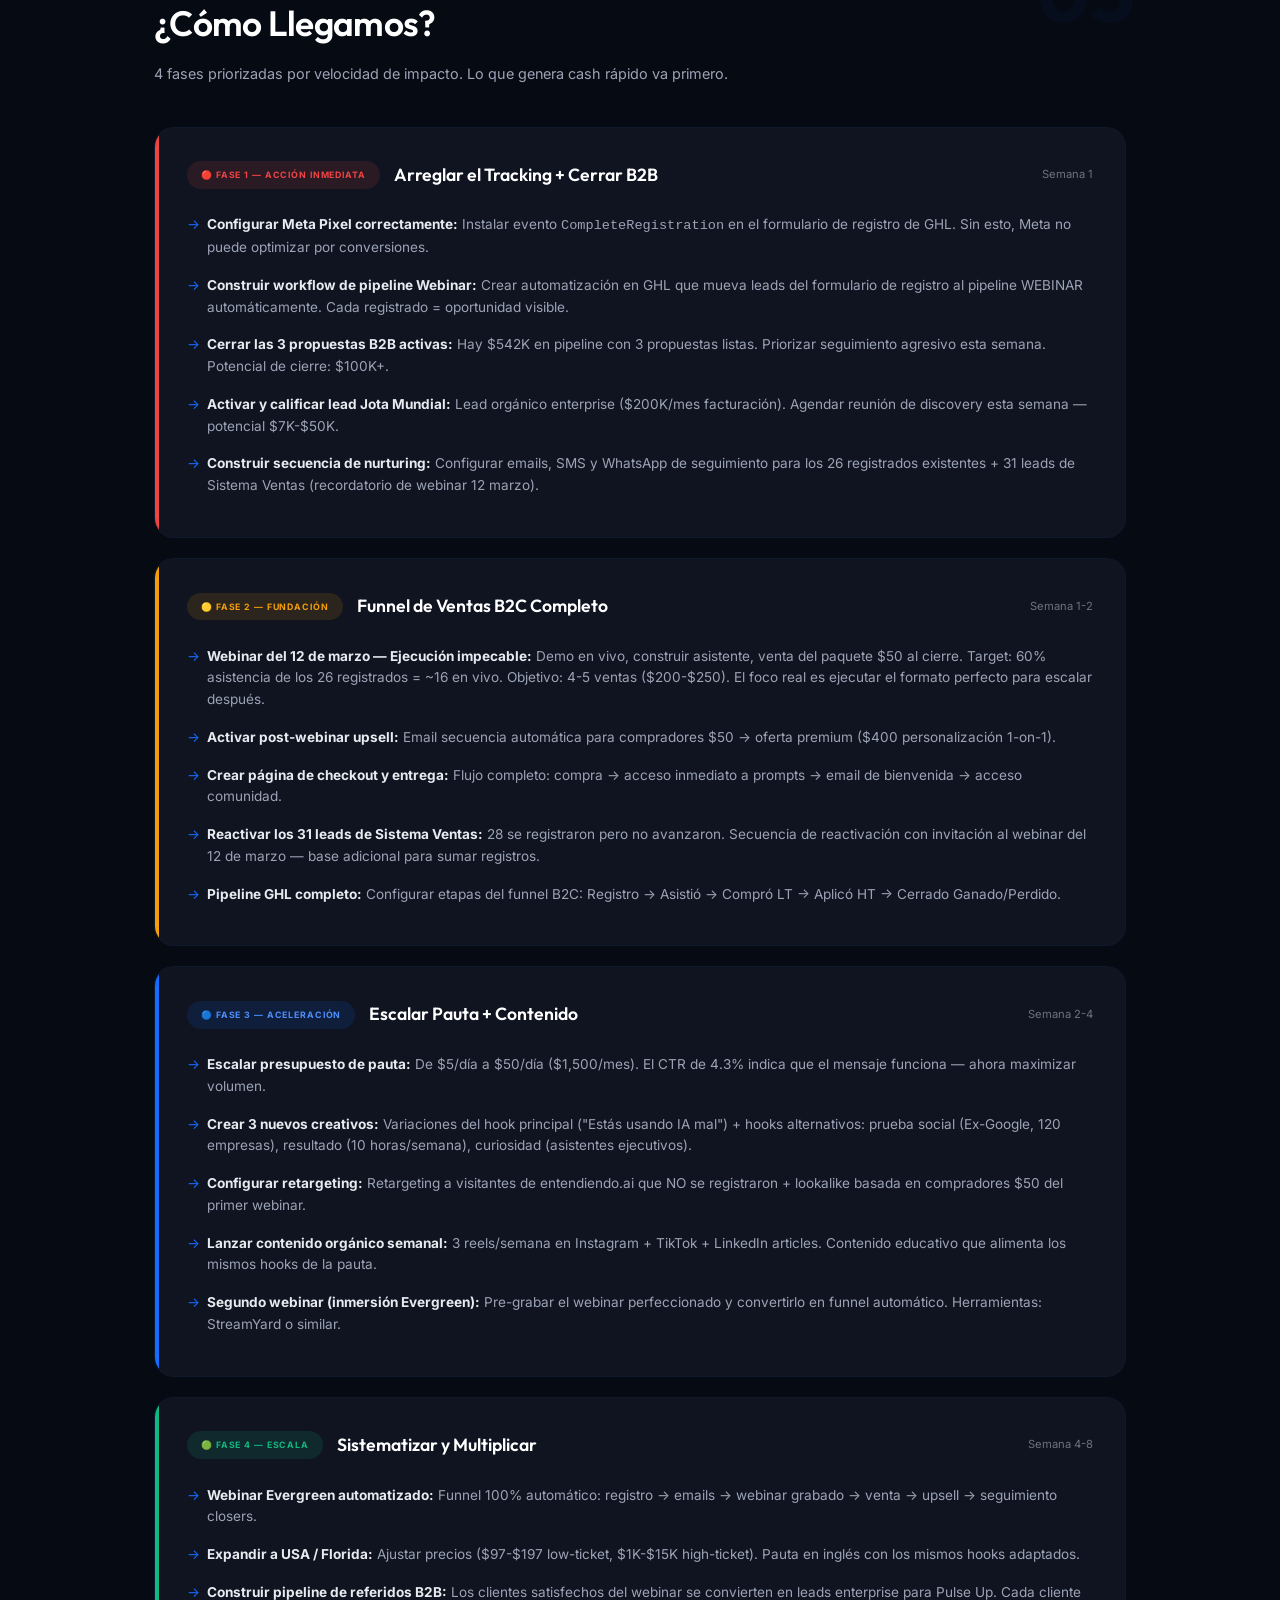
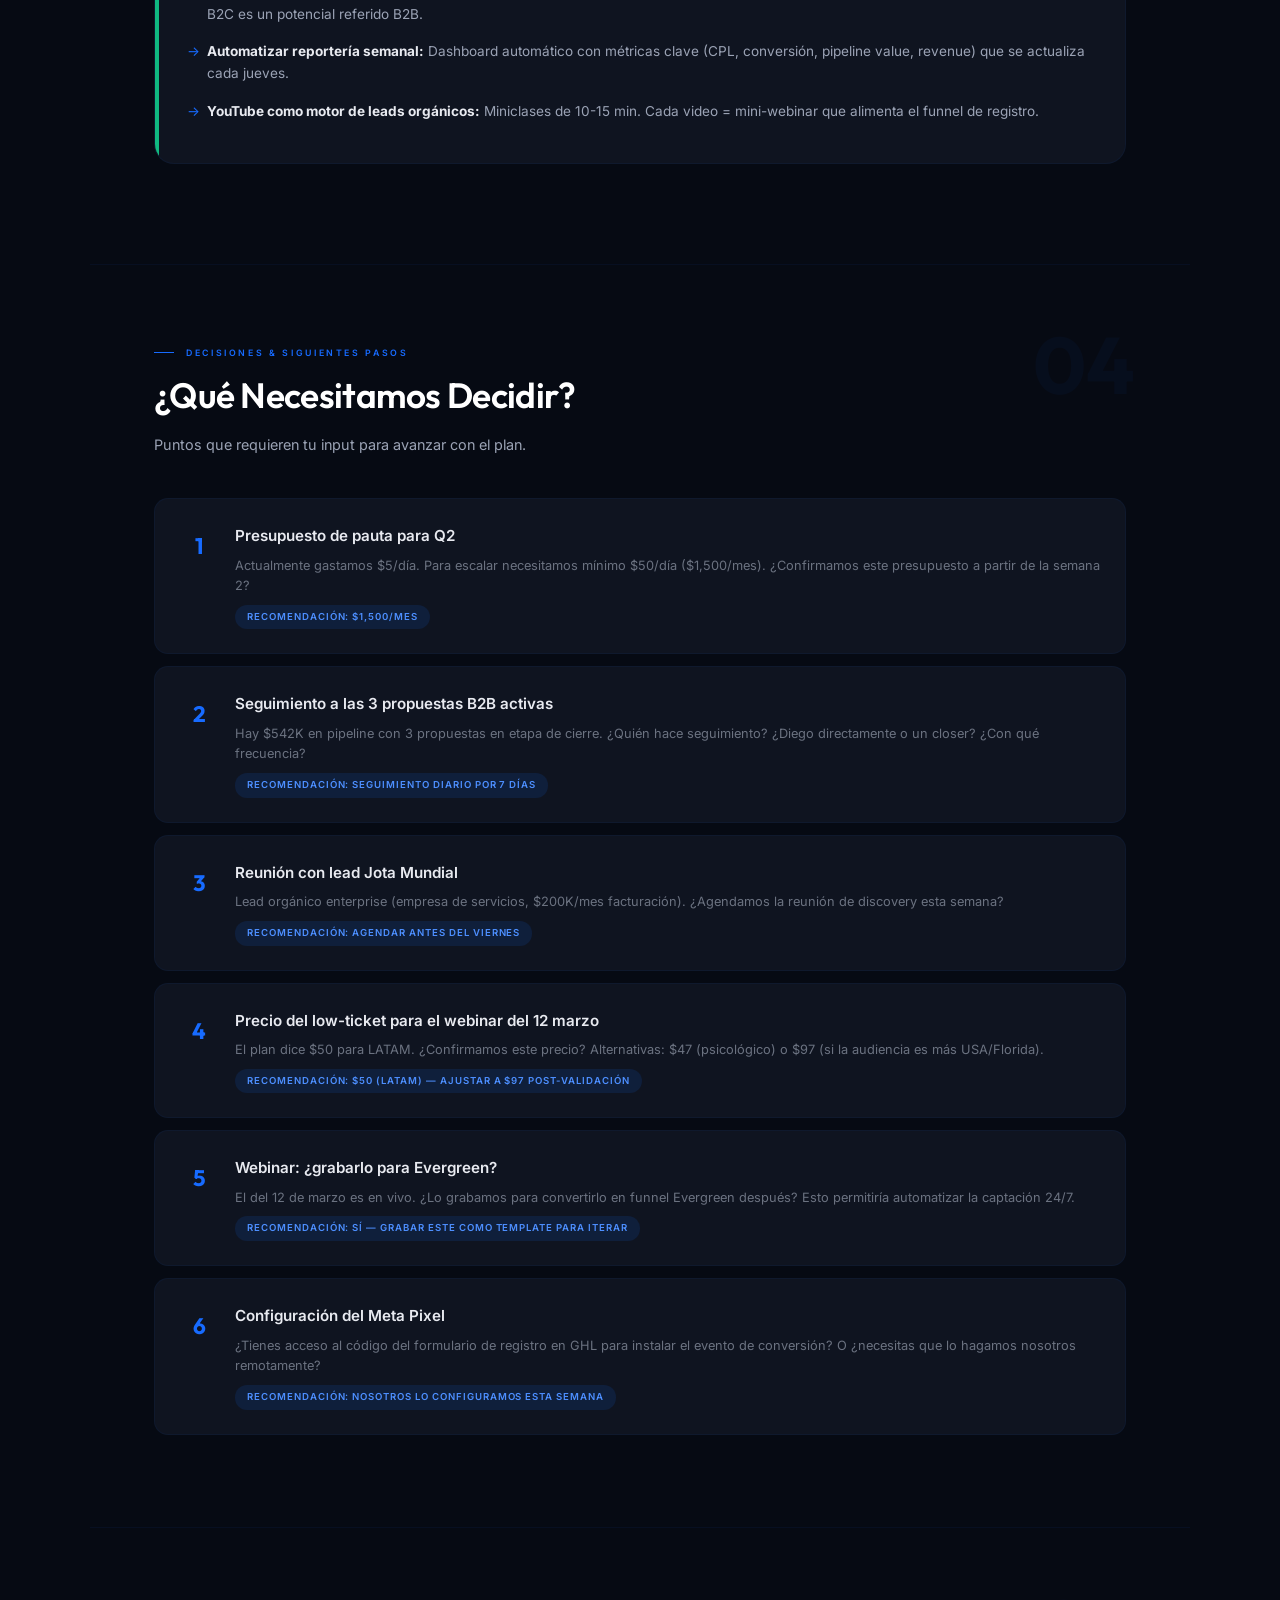
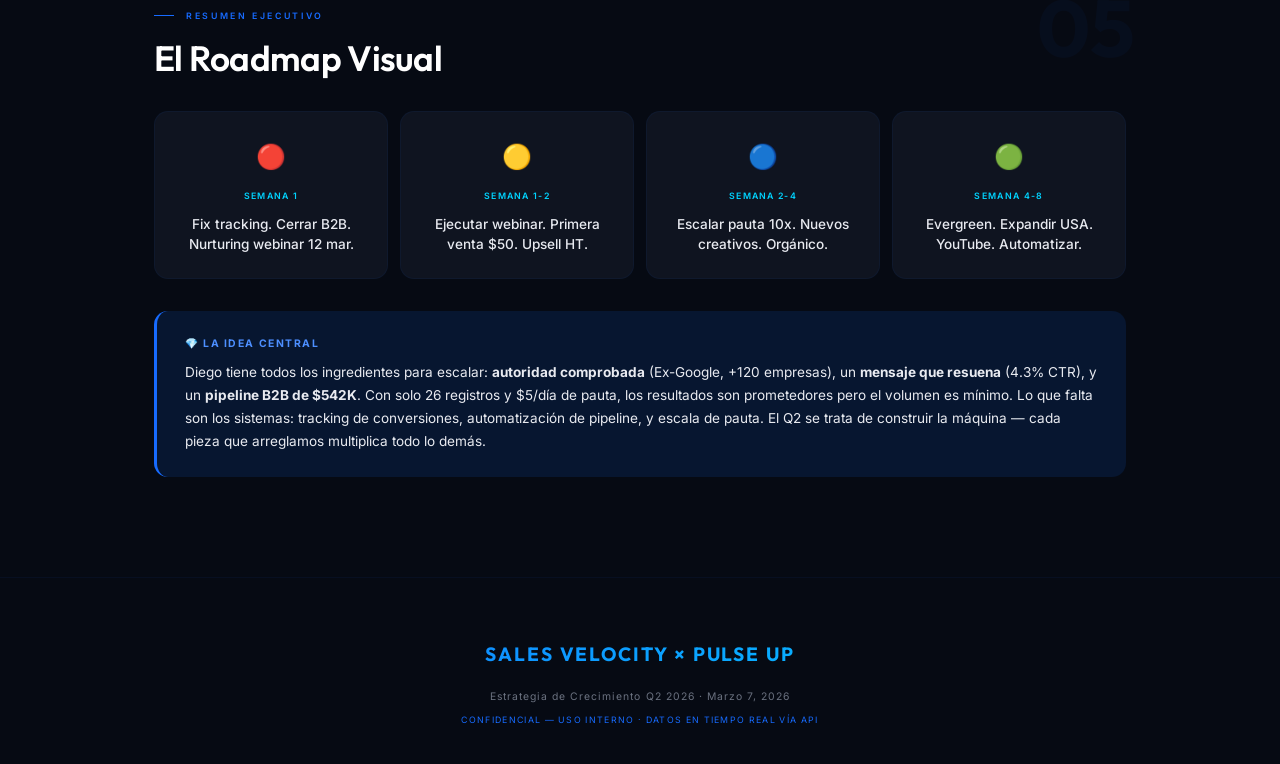
==== commit c478c818: "fix: correct webinar registrations from 627 to 26 (verified), update CPL and projections" ====
--- a/index.html
+++ b/index.html
@@ -3,8 +3,9 @@
 <head>
     <meta charset="UTF-8">
     <meta name="viewport" content="width=device-width, initial-scale=1.0">
-    <title>Brand Guidelines — Diego Páramo | Pulse Up</title>
-    <link href="https://fonts.googleapis.com/css2?family=Inter:wght@300;400;500;600;700;800;900&family=Outfit:wght@400;500;600;700;800;900&display=swap" rel="stylesheet">
+    <title>Estrategia de Crecimiento Q2 2026 — Diego Páramo | Pulse Up</title>
+    <meta name="description" content="Estrategia de crecimiento data-driven Q2 2026 para Diego Páramo y Pulse Up. Panorama actual, objetivos y plan de acción.">
+    <link href="https://fonts.googleapis.com/css2?family=Inter:wght@300;400;500;600;700;800&family=Outfit:wght@400;500;600;700;800;900&display=swap" rel="stylesheet">
     <style>
         *, *::before, *::after { margin:0; padding:0; box-sizing:border-box; }
 
@@ -24,11 +25,17 @@
             --blue-deep: #0D4FCC;
             --blue-muted: rgba(23,107,255,0.12);
             --blue-glow: rgba(23,107,255,0.5);
-            --blue-gradient: linear-gradient(135deg, #176BFF, #7CB3FF, #176BFF);
             --cyan: #00D4FF;
             --cyan-glow: rgba(0,212,255,0.3);
             --purple: #8B5CF6;
             --purple-glow: rgba(139,92,246,0.25);
+            --green: #10B981;
+            --green-muted: rgba(16,185,129,0.12);
+            --yellow: #F59E0B;
+            --yellow-muted: rgba(245,158,11,0.12);
+            --red: #EF4444;
+            --red-muted: rgba(239,68,68,0.12);
+            --orange: #F97316;
             --border-subtle: rgba(23,107,255,0.06);
             --border-default: rgba(23,107,255,0.12);
             --border-strong: rgba(23,107,255,0.25);
@@ -37,8 +44,6 @@
             --radius-sm: 8px;
             --radius-md: 14px;
             --radius-lg: 20px;
-            --radius-xl: 28px;
-            --max-content: 900px;
             --transition: all 0.4s cubic-bezier(0.4,0,0.2,1);
         }
 
@@ -47,562 +52,752 @@
         ::-webkit-scrollbar-thumb { background:var(--blue-deep); border-radius:3px }
 
         body {
-            font-family:var(--font-primary);
-            background:var(--bg-deep);
-            color:var(--white);
-            line-height:1.75;
-            -webkit-font-smoothing:antialiased;
-            overflow-x:hidden;
+            font-family: var(--font-primary);
+            background: var(--bg-deep);
+            color: var(--white);
+            line-height: 1.75;
+            -webkit-font-smoothing: antialiased;
+            overflow-x: hidden;
         }
 
         /* ── GLOW LINE ── */
         .glow-line {
             position:fixed; top:0; left:0; width:100%; height:2px;
-            background:var(--blue-gradient); background-size:200% 100%;
-            animation:shimmer 4s ease-in-out infinite; z-index:1000;
+            background:linear-gradient(90deg, var(--blue), var(--cyan), var(--purple), var(--blue));
+            background-size:300% 100%; animation:shimmer 4s ease-in-out infinite; z-index:1000;
         }
         @keyframes shimmer { 0%,100%{background-position:0% 50%} 50%{background-position:100% 50%} }
 
         /* ── NAV ── */
-        .brand-nav {
+        nav {
             display:flex; justify-content:space-between; align-items:center;
             padding:18px 5%; border-bottom:1px solid var(--border-subtle);
-            position:sticky; top:2px; background:rgba(6,10,19,0.88);
+            position:sticky; top:2px; background:rgba(6,10,19,0.92);
             backdrop-filter:blur(24px) saturate(1.8); z-index:100;
         }
-        .brand-nav .logo-text {
-            font-family:var(--font-display); font-weight:700; font-size:1rem;
-            background:var(--blue-gradient); background-size:200% 100%;
+        nav .logo {
+            font-family:var(--font-display); font-weight:700; font-size:0.85rem;
+            background:linear-gradient(135deg, var(--blue), var(--cyan));
             -webkit-background-clip:text; -webkit-text-fill-color:transparent;
-            background-clip:text; letter-spacing:-0.02em;
-        }
-        .brand-nav .version {
-            font-size:0.55rem; text-transform:uppercase; letter-spacing:0.2em;
-            color:var(--blue); opacity:0.7; font-weight:500;
-        }
+            letter-spacing:0.05em;
+        }
+        nav .meta { font-size:0.55rem; text-transform:uppercase; letter-spacing:0.2em; color:var(--white-dim) }
 
         /* ── HERO ── */
         .hero {
-            text-align:center; padding:120px 5% 100px; position:relative; overflow:hidden;
-            min-height:100vh; display:flex; flex-direction:column; justify-content:center; align-items:center;
+            text-align:center; padding:100px 5% 80px; position:relative; overflow:hidden;
+            min-height:70vh; display:flex; flex-direction:column; justify-content:center; align-items:center;
         }
         .hero::before {
             content:''; position:absolute; top:50%; left:50%; transform:translate(-50%,-50%);
-            width:800px; height:800px;
-            background:radial-gradient(circle, var(--blue-glow) 0%, var(--purple-glow) 30%, transparent 65%);
-            opacity:0.15; pointer-events:none; animation:pulse 6s ease-in-out infinite;
-        }
-        @keyframes pulse { 0%,100%{transform:translate(-50%,-50%) scale(1)} 50%{transform:translate(-50%,-50%) scale(1.15)} }
-        .hero::after {
-            content:''; position:absolute; bottom:0; left:10%; right:10%; height:1px;
-            background:var(--blue-gradient);
+            width:700px; height:700px;
+            background:radial-gradient(circle, var(--blue-glow) 0%, var(--purple-glow) 30%, transparent 60%);
+            opacity:0.12; pointer-events:none;
         }
         .hero .eyebrow {
             font-size:0.6rem; text-transform:uppercase; letter-spacing:0.35em;
-            color:var(--cyan); margin-bottom:40px; font-weight:600; position:relative;
+            color:var(--cyan); margin-bottom:32px; font-weight:600;
         }
         .hero .brand-icon {
-            width:80px; height:80px; border-radius:20px; margin-bottom:48px;
+            width:64px; height:64px; border-radius:16px; margin-bottom:40px;
             background:linear-gradient(135deg, var(--blue), var(--purple));
-            display:flex; align-items:center; justify-content:center; font-size:2.5rem;
-            box-shadow:0 0 60px var(--blue-glow), 0 0 120px rgba(139,92,246,0.15);
-            position:relative;
+            display:flex; align-items:center; justify-content:center; font-size:2rem;
+            box-shadow:0 0 40px var(--blue-glow);
         }
         .hero h1 {
-            font-family:var(--font-display); font-size:clamp(2.8rem,7vw,5.5rem);
-            font-weight:700; letter-spacing:-0.03em; line-height:1.05; margin-bottom:16px;
+            font-family:var(--font-display); font-size:clamp(2.2rem,5vw,3.8rem);
+            font-weight:700; letter-spacing:-0.03em; line-height:1.1; margin-bottom:14px;
             background:linear-gradient(180deg, var(--white) 20%, var(--white-muted) 100%);
-            -webkit-background-clip:text; -webkit-text-fill-color:transparent; background-clip:text;
-            position:relative;
-        }
-        .hero .tagline {
-            font-size:1.1rem; font-weight:300; color:var(--blue-light);
-            letter-spacing:0.15em; text-transform:uppercase; margin-bottom:50px; position:relative;
+            -webkit-background-clip:text; -webkit-text-fill-color:transparent;
+        }
+        .hero .subtitle {
+            font-family:var(--font-display); font-size:1.2rem; font-weight:500;
+            color:var(--blue-light); letter-spacing:0.1em; text-transform:uppercase; margin-bottom:40px;
         }
         .hero .cover-meta {
-            font-size:0.55rem; text-transform:uppercase; letter-spacing:0.3em;
-            color:var(--white-dim); position:relative;
+            font-size:0.6rem; text-transform:uppercase; letter-spacing:0.25em;
+            color:var(--white-dim);
         }
         .hero .cover-meta span { color:var(--cyan) }
 
         /* ── SECTIONS ── */
         .section {
-            padding:100px 5%; max-width:1100px; margin:0 auto;
+            padding:80px 5%; max-width:1100px; margin:0 auto;
             border-bottom:1px solid var(--border-subtle); position:relative;
         }
         .section-number {
             font-family:var(--font-display); font-size:5rem; font-weight:700;
-            color:var(--blue); opacity:0.04; position:absolute; top:80px; right:5%; line-height:1;
+            color:var(--blue); opacity:0.04; position:absolute; top:60px; right:5%; line-height:1;
         }
         .section-label {
             font-size:0.55rem; text-transform:uppercase; letter-spacing:0.3em;
-            color:var(--blue); margin-bottom:16px; font-weight:600;
+            color:var(--blue); margin-bottom:14px; font-weight:600;
             display:flex; align-items:center; gap:12px;
         }
         .section-label::before { content:''; width:20px; height:1px; background:var(--blue) }
         .section h2 {
-            font-family:var(--font-display); font-size:clamp(1.6rem,3vw,2.4rem);
-            font-weight:600; margin-bottom:20px; letter-spacing:-0.02em; line-height:1.2;
+            font-family:var(--font-display); font-size:clamp(1.5rem,3vw,2.2rem);
+            font-weight:600; margin-bottom:16px; letter-spacing:-0.02em; line-height:1.2;
         }
         .section .intro {
-            font-size:0.95rem; line-height:1.8; color:var(--white-muted);
-            max-width:620px; margin-bottom:48px;
-        }
-
-        /* ── IDENTITY TABLE ── */
-        .identity-table { width:100%; border-collapse:collapse; margin-bottom:48px }
-        .identity-table td {
-            padding:18px 24px; border-bottom:1px solid var(--border-subtle);
-            font-size:0.9rem; transition:var(--transition);
-        }
-        .identity-table tr:hover td { background:rgba(23,107,255,0.03) }
-        .identity-table td:first-child {
-            font-weight:600; text-transform:uppercase; font-size:0.65rem;
-            letter-spacing:0.15em; color:var(--blue); width:160px; vertical-align:top;
-        }
-        .identity-table td:last-child { color:var(--white-soft) }
-
-        /* ── PILLAR CARDS ── */
-        .pillars-grid { display:grid; grid-template-columns:repeat(3,1fr); gap:20px; margin-top:40px }
-        .pillar-card {
+            font-size:0.9rem; line-height:1.8; color:var(--white-muted);
+            max-width:620px; margin-bottom:40px;
+        }
+
+        /* ── KPI CARDS ── */
+        .kpi-grid { display:grid; grid-template-columns:repeat(4,1fr); gap:16px; margin-bottom:40px }
+        .kpi-card {
             background:var(--bg-card); border:1px solid var(--border-subtle);
-            border-radius:var(--radius-lg); padding:40px 28px;
+            border-radius:var(--radius-md); padding:28px 20px; text-align:center;
             transition:var(--transition); position:relative; overflow:hidden;
         }
-        .pillar-card::before {
+        .kpi-card::before {
             content:''; position:absolute; top:0; left:0; right:0; height:2px;
-            background:var(--blue-gradient); opacity:0; transition:var(--transition);
-        }
-        .pillar-card:hover { transform:translateY(-6px); border-color:var(--border-strong); box-shadow:0 20px 60px rgba(23,107,255,0.08) }
-        .pillar-card:hover::before { opacity:1 }
-        .pillar-card .number { font-size:0.55rem; text-transform:uppercase; letter-spacing:0.2em; color:var(--cyan); margin-bottom:16px; font-weight:600 }
-        .pillar-card h3 { font-family:var(--font-display); font-size:1.15rem; margin-bottom:12px; font-weight:600 }
-        .pillar-card p { font-size:0.85rem; color:var(--white-dim); line-height:1.7 }
-
-        /* ── COLOR SWATCHES ── */
-        .color-grid { display:grid; grid-template-columns:repeat(auto-fill,minmax(190px,1fr)); gap:18px; margin-top:32px }
-        .swatch { border-radius:var(--radius-md); overflow:hidden; border:1px solid var(--border-subtle); transition:var(--transition) }
-        .swatch:hover { transform:translateY(-3px); box-shadow:0 12px 40px rgba(0,0,0,0.5) }
-        .swatch-color { height:100px }
-        .swatch-info { padding:16px; background:var(--bg-card) }
-        .swatch-info .name { font-weight:600; font-size:0.8rem; margin-bottom:4px; color:var(--white-soft) }
-        .swatch-info .hex { font-family:'SF Mono','Fira Code',monospace; font-size:0.7rem; color:var(--blue-light) }
-        .swatch-info .use { font-size:0.68rem; color:var(--white-dim); margin-top:6px }
-
-        /* ── TYPOGRAPHY ── */
-        .type-showcase { margin-top:40px }
-        .type-row { display:flex; align-items:baseline; gap:32px; padding:24px 0; border-bottom:1px solid var(--border-subtle) }
-        .type-label { font-size:0.6rem; text-transform:uppercase; letter-spacing:0.15em; color:var(--blue); width:130px; flex-shrink:0; font-weight:500 }
-        .type-sample { flex:1 }
-
-        /* ── COMPONENT DEMOS ── */
-        .demo-grid { display:grid; grid-template-columns:1fr 1fr; gap:24px; margin-top:40px }
-        .demo-block {
+            background:linear-gradient(90deg, var(--blue), var(--cyan)); opacity:0; transition:var(--transition);
+        }
+        .kpi-card:hover { transform:translateY(-4px); border-color:var(--border-strong) }
+        .kpi-card:hover::before { opacity:1 }
+        .kpi-card .label {
+            font-size:0.55rem; text-transform:uppercase; letter-spacing:0.15em;
+            color:var(--white-dim); margin-bottom:10px; font-weight:500;
+        }
+        .kpi-card .value {
+            font-family:var(--font-display); font-size:1.8rem; font-weight:700;
+            color:var(--white); margin-bottom:4px;
+        }
+        .kpi-card .sub { font-size:0.7rem; color:var(--white-muted) }
+        .kpi-card.accent .value { color:var(--blue-bright) }
+        .kpi-card.warn .value { color:var(--yellow) }
+        .kpi-card.danger .value { color:var(--red) }
+        .kpi-card.success .value { color:var(--green) }
+
+        /* ── TABLES ── */
+        .data-table { width:100%; border-collapse:collapse; margin:24px 0 }
+        .data-table th {
+            text-align:left; padding:14px 16px; font-size:0.6rem; text-transform:uppercase;
+            letter-spacing:0.15em; color:var(--blue); border-bottom:1px solid var(--border-default);
+            font-weight:600;
+        }
+        .data-table td {
+            padding:14px 16px; font-size:0.85rem; border-bottom:1px solid var(--border-subtle);
+            color:var(--white-soft); transition:var(--transition);
+        }
+        .data-table tr:hover td { background:rgba(23,107,255,0.03) }
+        .data-table .num { font-family:var(--font-display); font-weight:600; text-align:right }
+        .data-table .highlight { color:var(--blue-bright); font-weight:600 }
+        .data-table .dim { color:var(--white-dim) }
+
+        /* ── CALLOUT BOXES ── */
+        .callout {
+            border-radius:var(--radius-md); padding:24px 28px;
+            margin:20px 0; position:relative; border-left:3px solid;
+        }
+        .callout.red { background:var(--red-muted); border-color:var(--red) }
+        .callout.yellow { background:var(--yellow-muted); border-color:var(--yellow) }
+        .callout.green { background:var(--green-muted); border-color:var(--green) }
+        .callout.blue { background:var(--blue-muted); border-color:var(--blue) }
+        .callout .callout-title {
+            font-size:0.65rem; text-transform:uppercase; letter-spacing:0.15em;
+            font-weight:700; margin-bottom:8px;
+        }
+        .callout.red .callout-title { color:var(--red) }
+        .callout.yellow .callout-title { color:var(--yellow) }
+        .callout.green .callout-title { color:var(--green) }
+        .callout.blue .callout-title { color:var(--blue-light) }
+        .callout p { font-size:0.85rem; color:var(--white-soft); line-height:1.7 }
+
+        /* ── INSIGHT BOX ── */
+        .insight-box {
+            background:var(--bg-card); border:1px solid var(--border-default);
+            border-radius:var(--radius-lg); padding:32px; margin:32px 0;
+        }
+        .insight-box h3 {
+            font-family:var(--font-display); font-size:1rem; font-weight:600;
+            margin-bottom:16px; color:var(--cyan);
+        }
+        .insight-grid { display:grid; grid-template-columns:repeat(3,1fr); gap:16px }
+        .insight-item { padding:16px; border-radius:var(--radius-sm); }
+        .insight-item.good { background:rgba(16,185,129,0.08); border:1px solid rgba(16,185,129,0.15) }
+        .insight-item.bad { background:rgba(239,68,68,0.08); border:1px solid rgba(239,68,68,0.15) }
+        .insight-item.opp { background:rgba(0,212,255,0.08); border:1px solid rgba(0,212,255,0.15) }
+        .insight-item .tag {
+            font-size:0.55rem; text-transform:uppercase; letter-spacing:0.15em;
+            font-weight:700; margin-bottom:8px;
+        }
+        .insight-item.good .tag { color:var(--green) }
+        .insight-item.bad .tag { color:var(--red) }
+        .insight-item.opp .tag { color:var(--cyan) }
+        .insight-item p { font-size:0.8rem; color:var(--white-muted); line-height:1.6 }
+
+        /* ── COMPARISON ── */
+        .compare-grid { display:grid; grid-template-columns:1fr auto 1fr; gap:0; margin:32px 0 }
+        .compare-col {
             background:var(--bg-card); border:1px solid var(--border-subtle);
-            border-radius:var(--radius-lg); padding:48px 28px;
-            display:flex; flex-direction:column; align-items:center; gap:20px; transition:var(--transition);
-        }
-        .demo-block:hover { border-color:var(--border-default) }
-        .demo-label { font-size:0.55rem; text-transform:uppercase; letter-spacing:0.2em; color:var(--blue); margin-bottom:8px; font-weight:600 }
-
-        .btn-cta {
-            display:inline-block; padding:18px 48px; font-size:0.8rem; font-weight:700;
-            text-transform:uppercase; letter-spacing:0.15em; border:none;
-            border-radius:var(--radius-md); cursor:pointer; transition:var(--transition);
-            text-decoration:none; background:var(--blue); color:var(--white); position:relative;
-            box-shadow:0 0 22px var(--blue-glow), 0 0 50px rgba(23,107,255,0.3);
-        }
-        .btn-cta:hover { transform:translateY(-2px); box-shadow:0 0 30px var(--blue-glow), 0 0 80px rgba(23,107,255,0.4); background:var(--blue-light) }
-
-        .btn-outline {
-            display:inline-block; padding:16px 40px; font-size:0.8rem; font-weight:600;
-            text-transform:uppercase; letter-spacing:0.12em; border:1px solid var(--blue);
-            border-radius:var(--radius-md); cursor:pointer; transition:var(--transition);
-            text-decoration:none; background:transparent; color:var(--blue-light);
-        }
-        .btn-outline:hover { background:var(--blue); color:var(--white); box-shadow:0 8px 32px var(--blue-glow) }
-
-        .eyebrow-badge {
-            display:inline-block; padding:8px 20px; font-size:0.55rem; font-weight:700;
-            text-transform:uppercase; letter-spacing:0.2em; border-radius:40px;
-            background:var(--blue-muted); border:1px solid var(--border-default); color:var(--blue-light);
-        }
-
-        /* ── VOICE CARDS ── */
-        .voice-grid { display:grid; grid-template-columns:repeat(auto-fit,minmax(200px,1fr)); gap:16px; margin-top:40px }
-        .voice-card {
+            padding:32px 28px; border-radius:var(--radius-lg);
+        }
+        .compare-col h3 {
+            font-family:var(--font-display); font-size:0.9rem; font-weight:600;
+            text-transform:uppercase; letter-spacing:0.1em; margin-bottom:20px;
+        }
+        .compare-col.today h3 { color:var(--white-dim) }
+        .compare-col.target h3 { color:var(--cyan) }
+        .compare-arrow {
+            display:flex; align-items:center; justify-content:center; padding:0 20px;
+            font-size:2rem; color:var(--blue);
+        }
+        .compare-row {
+            display:flex; justify-content:space-between; padding:12px 0;
+            border-bottom:1px solid var(--border-subtle); font-size:0.85rem;
+        }
+        .compare-row:last-child { border:none }
+        .compare-row .metric { color:var(--white-dim) }
+        .compare-row .val { font-family:var(--font-display); font-weight:600; color:var(--white-soft) }
+
+        /* ── PHASES ── */
+        .phase {
             background:var(--bg-card); border:1px solid var(--border-subtle);
-            border-radius:var(--radius-md); padding:28px 20px; text-align:center; transition:var(--transition);
-        }
-        .voice-card:hover { border-color:var(--border-default); transform:translateY(-2px) }
-        .voice-card .attr { font-size:0.55rem; text-transform:uppercase; letter-spacing:0.2em; color:var(--blue); margin-bottom:12px; font-weight:600 }
-        .voice-card .val { font-size:0.95rem; font-weight:500; color:var(--white-soft) }
-
-        /* ── DOS & DONTS ── */
-        .dos-donts {
-            display:grid; grid-template-columns:1fr 1fr; gap:0; margin-top:40px;
-            border:1px solid var(--border-subtle); border-radius:var(--radius-lg); overflow:hidden;
-        }
-        .dos-col .col-header, .donts-col .col-header {
-            padding:18px 24px; font-size:0.65rem; font-weight:700;
-            text-transform:uppercase; letter-spacing:0.15em;
-        }
-        .dos-col .col-header { background:rgba(0,212,255,0.06); color:var(--cyan); border-bottom:1px solid rgba(0,212,255,0.12) }
-        .donts-col .col-header { background:rgba(239,68,68,0.06); color:#ef4444; border-bottom:1px solid rgba(239,68,68,0.12); border-left:1px solid var(--border-subtle) }
-        .dos-col .col-item, .donts-col .col-item {
-            padding:14px 24px; font-size:0.85rem; border-bottom:1px solid var(--border-subtle);
-            color:var(--white-muted); display:flex; align-items:center; gap:10px;
-        }
-        .donts-col .col-item { border-left:1px solid var(--border-subtle) }
-        .col-item .icon { flex-shrink:0; font-size:0.75rem }
-
-        /* ── PHRASES ── */
-        .phrase-list { list-style:none; margin-top:40px }
-        .phrase-list li {
-            padding:20px 24px; border-left:2px solid var(--blue);
-            margin-bottom:14px; background:linear-gradient(90deg, rgba(23,107,255,0.04), transparent);
-            border-radius:0 var(--radius-sm) var(--radius-sm) 0;
-            font-style:italic; font-size:0.95rem; color:var(--white-soft); line-height:1.7;
-        }
-
-        /* ── TOKENS CODE ── */
-        .token-block {
+            border-radius:var(--radius-lg); padding:32px; margin:20px 0;
+            transition:var(--transition); position:relative; overflow:hidden;
+        }
+        .phase:hover { border-color:var(--border-default) }
+        .phase::before {
+            content:''; position:absolute; top:0; left:0; width:4px; height:100%;
+        }
+        .phase.p1::before { background:var(--red) }
+        .phase.p2::before { background:var(--yellow) }
+        .phase.p3::before { background:var(--blue) }
+        .phase.p4::before { background:var(--green) }
+        .phase-header { display:flex; align-items:center; gap:14px; margin-bottom:16px }
+        .phase-badge {
+            font-size:0.55rem; font-weight:700; text-transform:uppercase;
+            letter-spacing:0.1em; padding:6px 14px; border-radius:20px;
+        }
+        .phase.p1 .phase-badge { background:var(--red-muted); color:var(--red) }
+        .phase.p2 .phase-badge { background:var(--yellow-muted); color:var(--yellow) }
+        .phase.p3 .phase-badge { background:var(--blue-muted); color:var(--blue-light) }
+        .phase.p4 .phase-badge { background:var(--green-muted); color:var(--green) }
+        .phase h3 { font-family:var(--font-display); font-size:1.1rem; font-weight:600 }
+        .phase-timeline { font-size:0.7rem; color:var(--white-dim); margin-left:auto }
+        .phase ul { list-style:none; margin-top:12px }
+        .phase li {
+            padding:8px 0 8px 20px; position:relative; font-size:0.85rem;
+            color:var(--white-muted); line-height:1.6;
+        }
+        .phase li::before {
+            content:'→'; position:absolute; left:0; color:var(--blue);
+        }
+        .phase li strong { color:var(--white-soft) }
+
+        /* ── DECISIONS ── */
+        .decision-card {
             background:var(--bg-card); border:1px solid var(--border-subtle);
-            border-radius:var(--radius-md); padding:32px; margin-top:40px;
-            font-family:'SF Mono','Fira Code',monospace; font-size:0.75rem;
-            line-height:2; color:var(--white-muted); overflow-x:auto; white-space:pre;
-        }
-        .token-block .key { color:var(--blue-light) }
-        .token-block .val { color:var(--cyan) }
-        .token-block .comment { color:var(--white-dim); font-style:italic }
+            border-radius:var(--radius-md); padding:24px; margin:12px 0;
+            display:grid; grid-template-columns:40px 1fr; gap:16px;
+            transition:var(--transition);
+        }
+        .decision-card:hover { border-color:var(--border-default) }
+        .decision-num {
+            font-family:var(--font-display); font-size:1.4rem; font-weight:700;
+            color:var(--blue); text-align:center; padding-top:4px;
+        }
+        .decision-content h4 { font-size:0.95rem; font-weight:600; margin-bottom:6px; color:var(--white-soft) }
+        .decision-content p { font-size:0.8rem; color:var(--white-dim); line-height:1.6 }
+        .decision-content .rec {
+            display:inline-block; margin-top:8px; padding:4px 12px; border-radius:12px;
+            font-size:0.6rem; text-transform:uppercase; letter-spacing:0.1em; font-weight:600;
+            background:var(--blue-muted); color:var(--blue-light);
+        }
+
+        /* ── ROADMAP ── */
+        .roadmap { display:grid; grid-template-columns:repeat(4,1fr); gap:12px; margin:32px 0 }
+        .roadmap-step {
+            background:var(--bg-card); border:1px solid var(--border-subtle);
+            border-radius:var(--radius-md); padding:24px 16px; text-align:center;
+            transition:var(--transition); position:relative;
+        }
+        .roadmap-step:hover { transform:translateY(-3px); border-color:var(--border-default) }
+        .roadmap-step .week {
+            font-size:0.55rem; text-transform:uppercase; letter-spacing:0.15em;
+            color:var(--cyan); margin-bottom:10px; font-weight:600;
+        }
+        .roadmap-step .goal { font-size:0.85rem; font-weight:500; color:var(--white-soft); line-height:1.5 }
+        .roadmap-step .icon { font-size:1.5rem; margin-bottom:10px }
+
+        /* ── FUNNEL MATH ── */
+        .funnel-flow {
+            display:flex; align-items:center; justify-content:center;
+            gap:8px; margin:32px 0; flex-wrap:wrap;
+        }
+        .funnel-step {
+            background:var(--bg-card); border:1px solid var(--border-subtle);
+            border-radius:var(--radius-md); padding:16px 20px; text-align:center;
+            min-width:120px;
+        }
+        .funnel-step .val { font-family:var(--font-display); font-size:1.2rem; font-weight:700; color:var(--blue-bright) }
+        .funnel-step .label { font-size:0.6rem; text-transform:uppercase; letter-spacing:0.1em; color:var(--white-dim); margin-top:4px }
+        .funnel-arrow { font-size:1.2rem; color:var(--blue); }
 
         /* ── FOOTER ── */
-        .footer {
-            text-align:center; padding:80px 5% 60px; border-top:1px solid var(--border-subtle);
-        }
-        .footer .logo-text {
-            font-family:var(--font-display); font-weight:700; font-size:1.4rem;
-            background:var(--blue-gradient); background-size:200% 100%;
-            -webkit-background-clip:text; -webkit-text-fill-color:transparent; background-clip:text;
-            margin-bottom:20px;
-        }
-        .footer p { font-size:0.7rem; color:var(--white-dim); letter-spacing:0.1em }
+        footer {
+            text-align:center; padding:60px 5% 40px; border-top:1px solid var(--border-subtle);
+        }
+        footer .logo-text {
+            font-family:var(--font-display); font-weight:700; font-size:1.2rem;
+            background:linear-gradient(135deg, var(--blue), var(--cyan));
+            -webkit-background-clip:text; -webkit-text-fill-color:transparent;
+            margin-bottom:16px;
+        }
+        footer p { font-size:0.65rem; color:var(--white-dim); letter-spacing:0.1em }
 
         /* ── RESPONSIVE ── */
         @media (max-width:768px) {
-            .pillars-grid { grid-template-columns:1fr }
-            .demo-grid { grid-template-columns:1fr }
-            .dos-donts { grid-template-columns:1fr }
-            .donts-col .col-header, .donts-col .col-item { border-left:none }
-            .type-row { flex-direction:column; gap:12px }
-            .type-label { width:auto }
-            .section { padding:60px 5% }
-            .hero { padding:80px 5% 60px }
+            .kpi-grid { grid-template-columns:repeat(2,1fr) }
+            .insight-grid { grid-template-columns:1fr }
+            .compare-grid { grid-template-columns:1fr; gap:16px }
+            .compare-arrow { transform:rotate(90deg); padding:10px 0 }
+            .roadmap { grid-template-columns:repeat(2,1fr) }
+            .phase-header { flex-wrap:wrap }
+            .funnel-flow { flex-direction:column }
+            .funnel-arrow { transform:rotate(90deg) }
+            .section { padding:50px 5% }
         }
 
         @media print {
-            .glow-line, .brand-nav { display:none }
-            body { background:#fff; color:#000 }
+            .glow-line, nav { display:none }
+            body { background:#fff; color:#111 }
             .hero::before { display:none }
             .section { page-break-inside:avoid }
+            .kpi-card, .phase, .callout, .insight-box, .decision-card { break-inside:avoid }
         }
     </style>
 </head>
 <body>
     <div class="glow-line"></div>
 
-    <nav class="brand-nav">
-        <div class="logo-text">DIEGO PÁRAMO</div>
-        <span class="version">Brand Manual v1.0 — Marzo 2026</span>
+    <nav>
+        <div class="logo">SALES VELOCITY × PULSE UP</div>
+        <span class="meta">Estrategia Q2 2026 · Marzo 7, 2026</span>
     </nav>
 
     <!-- ═══════════ HERO ═══════════ -->
     <section class="hero">
-        <p class="eyebrow">Brand Guidelines</p>
+        <p class="eyebrow">Growth Strategy</p>
         <div class="brand-icon">🧠</div>
-        <h1>Diego Páramo</h1>
-        <p class="tagline">La IA que transforma tu negocio</p>
-        <p class="cover-meta">Creado por <span>Sales Velocity</span> · Versión 1.0 · Marzo 2026 · <span>Pulse Up</span></p>
+        <h1>Estrategia de<br>Crecimiento Q2 2026</h1>
+        <p class="subtitle">Diego Páramo · Pulse Up</p>
+        <p class="cover-meta">Presentación para <span>Diego Páramo</span> · Marzo 7, 2026 · <span>Data-Driven</span></p>
     </section>
 
-    <!-- ═══════════ 01 · IDENTIDAD ═══════════ -->
+    <!-- ═══════════ 01 · PANORAMA ACTUAL ═══════════ -->
     <section class="section">
         <span class="section-number">01</span>
-        <p class="section-label">Identidad de Marca</p>
-        <h2>Quienes Somos</h2>
-        <p class="intro">Diego Páramo ayuda a directores y dueños de negocio a utilizar la inteligencia artificial a su favor — más allá de usarla como un simple buscador. Enseña a crear agentes y procesos de IA que verdaderamente impactan ingresos y ahorran tiempo, volviendo a las empresas más eficientes. Pulse Up es su compañía B2B de consultoría e implementación para empresas.</p>
-
-        <table class="identity-table">
-            <tr><td>Marca Personal</td><td>Diego Páramo — Mentoría, contenido y primera puerta de entrada</td></tr>
-            <tr><td>Compañía B2B</td><td>Pulse Up — Consultoría e implementación de IA para empresas</td></tr>
-            <tr><td>Credenciales</td><td>Ex-Google, +9 años en IA, +120 empresas impactadas, +25,000 líderes formados</td></tr>
-            <tr><td>Tagline</td><td>La IA que transforma tu negocio</td></tr>
-            <tr><td>Propuesta</td><td>Crear agentes y procesos de IA que impactan ingresos y eficiencia real</td></tr>
-            <tr><td>Sitio Web</td><td>entendiendo.ai</td></tr>
-            <tr><td>Instagram</td><td>@diegoparamo_ai</td></tr>
-            <tr><td>Audiencia</td><td>Directores, CEOs y dueños de negocio en LATAM y USA</td></tr>
-            <tr><td>Modelo</td><td>Mentoría (personal brand) → Pulse Up (consultoría B2B enterprise)</td></tr>
+        <p class="section-label">Panorama Actual</p>
+        <h2>¿Dónde Estamos?</h2>
+        <p class="intro">Análisis basado en datos reales extraídos de GoHighLevel (pipelines, oportunidades) y Meta Ads Manager (pauta activa). Fecha de corte: 7 de marzo, 2026.</p>
+
+        <!-- KPI Cards -->
+        <div class="kpi-grid">
+            <div class="kpi-card accent">
+                <p class="label">Pipeline B2B</p>
+                <p class="value">$542K</p>
+                <p class="sub">20 oportunidades activas</p>
+            </div>
+            <div class="kpi-card warn">
+                <p class="label">Registros Webinar</p>
+                <p class="value">26</p>
+                <p class="sub">Verificados con tag en GHL</p>
+            </div>
+            <div class="kpi-card">
+                <p class="label">CTR Meta Ads</p>
+                <p class="value">4.3%</p>
+                <p class="sub">vs benchmark 1.5-2.5%</p>
+            </div>
+            <div class="kpi-card warn">
+                <p class="label">Spend 30d</p>
+                <p class="value">$152</p>
+                <p class="sub">2 anuncios activos</p>
+            </div>
+        </div>
+
+        <!-- Pipeline B2B Detail -->
+        <p class="section-label" style="margin-top:40px">Pipeline B2B — Distribución por Etapa</p>
+        <table class="data-table">
+            <thead>
+                <tr>
+                    <th>Etapa</th>
+                    <th style="text-align:right">Oportunidades</th>
+                    <th style="text-align:right">% del Total</th>
+                    <th style="text-align:right">Estado</th>
+                </tr>
+            </thead>
+            <tbody>
+                <tr>
+                    <td>🔍 Discovery</td>
+                    <td class="num">6</td>
+                    <td class="num">30%</td>
+                    <td class="num" style="color:var(--blue-light)">Prospección</td>
+                </tr>
+                <tr>
+                    <td>📞 Cita</td>
+                    <td class="num">4</td>
+                    <td class="num">20%</td>
+                    <td class="num" style="color:var(--yellow)">En proceso</td>
+                </tr>
+                <tr>
+                    <td>📋 Agenda</td>
+                    <td class="num">3</td>
+                    <td class="num">15%</td>
+                    <td class="num" style="color:var(--yellow)">En proceso</td>
+                </tr>
+                <tr>
+                    <td>🔄 Seguimiento</td>
+                    <td class="num">4</td>
+                    <td class="num">20%</td>
+                    <td class="num" style="color:var(--orange)">Requiere aten.</td>
+                </tr>
+                <tr>
+                    <td>📜 Propuesta</td>
+                    <td class="num highlight">3</td>
+                    <td class="num highlight">15%</td>
+                    <td class="num" style="color:var(--green)">Cierre inminente</td>
+                </tr>
+            </tbody>
         </table>
 
-        <p class="section-label">Pilares de Marca</p>
-        <div class="pillars-grid">
-            <div class="pillar-card">
-                <p class="number">Pilar 01</p>
-                <h3>Impacto en Ingresos</h3>
-                <p>No enseñamos IA por novedad. Creamos agentes y procesos que impactan directamente los ingresos y la eficiencia operativa de las empresas.</p>
-            </div>
-            <div class="pillar-card">
-                <p class="number">Pilar 02</p>
-                <h3>Sin Código, Sin Excusas</h3>
-                <p>IA para directores que no programan. Tu primer asistente ejecutivo en 60 minutos — sin jargón técnico, sin dependencia de TI.</p>
-            </div>
-            <div class="pillar-card">
-                <p class="number">Pilar 03</p>
-                <h3>Autoridad Comprobada</h3>
-                <p>Ex-Google. +120 empresas impactadas. Board member. Cada resultado está respaldado por implementaciones reales con compañías reales.</p>
+        <!-- Other Pipelines -->
+        <p class="section-label" style="margin-top:32px">Otros Pipelines</p>
+        <table class="data-table">
+            <thead>
+                <tr><th>Pipeline</th><th style="text-align:right">Opps</th><th style="text-align:right">Valor</th><th style="text-align:right">Nota</th></tr>
+            </thead>
+            <tbody>
+                <tr>
+                    <td>💼 B2C</td>
+                    <td class="num">1</td>
+                    <td class="num">$2,500</td>
+                    <td class="dim">Seguimiento activo</td>
+                </tr>
+                <tr>
+                    <td>🎯 Sistema Ventas</td>
+                    <td class="num">31</td>
+                    <td class="num dim">$0</td>
+                    <td class="dim">Funnel anterior — 28 en Registro, 3 agendaron</td>
+                </tr>
+                <tr>
+                    <td>🚀 Lanzamiento</td>
+                    <td class="num dim">0</td>
+                    <td class="num dim">$0</td>
+                    <td class="dim">Pipeline vacío</td>
+                </tr>
+                <tr>
+                    <td>📺 Webinar</td>
+                    <td class="num" style="color:var(--red)">0</td>
+                    <td class="num dim">$0</td>
+                    <td style="color:var(--red); font-size:0.8rem">⚠️ Falta automatización</td>
+                </tr>
+            </tbody>
+        </table>
+
+        <!-- Meta Ads Detail -->
+        <p class="section-label" style="margin-top:32px">Meta Ads — Performance</p>
+        <table class="data-table">
+            <thead>
+                <tr><th>Métrica</th><th style="text-align:right">7 días</th><th style="text-align:right">30 días</th></tr>
+            </thead>
+            <tbody>
+                <tr><td>Gasto (USD)</td><td class="num">$37.47</td><td class="num">$152.05</td></tr>
+                <tr><td>Impresiones</td><td class="num">12,064</td><td class="num">50,784</td></tr>
+                <tr><td>Alcance</td><td class="num">10,832</td><td class="num">32,026</td></tr>
+                <tr><td>Clics</td><td class="num">520</td><td class="num">2,177</td></tr>
+                <tr><td>CTR</td><td class="num highlight">4.31%</td><td class="num highlight">4.29%</td></tr>
+                <tr><td>Anuncios activos</td><td class="num">2</td><td class="num">2</td></tr>
+                <tr><td>Leads registrados (Pixel)</td><td class="num" style="color:var(--red)">0</td><td class="num" style="color:var(--red)">0</td></tr>
+            </tbody>
+        </table>
+
+        <!-- Critical Findings -->
+        <div class="callout red">
+            <p class="callout-title">🚨 Hallazgo Crítico — Meta Pixel NO trackea leads</p>
+            <p>El pixel de Meta no está configurado para registrar el evento <code>CompleteRegistration</code>. Se generaron 2,177 clics en 30 días pero Meta reporta <strong>0 leads</strong>. Solo hay <strong>26 registros verificados</strong> en GHL (tag <code>registrado-webinar</code>). Esto impide optimizar campañas por conversiones. <strong>CPL estimado real: $152 / 26 = ~$5.85/registro</strong> — razonable para LATAM pero con margen claro de mejora al optimizar la landing de registro.</p>
+        </div>
+
+        <div class="callout red">
+            <p class="callout-title">🚨 Hallazgo Crítico — Pipeline Webinar sin automatización</p>
+            <p>26 personas se registraron al webinar (verificadas por tag <code>registrado-webinar</code>), pero el pipeline "WEBINAR" tiene <strong>0 oportunidades</strong>. Falta un workflow en GHL que cree automáticamente una oportunidad cuando alguien se registra. Sin esto, no hay visibilidad del funnel de conversión post-registro.</p>
+        </div>
+
+        <div class="callout yellow">
+            <p class="callout-title">⚡ Oportunidad — Presupuesto de pauta extremadamente bajo</p>
+            <p>$152 en 30 días = ~$5/día. Con un CTR de 4.3% (2-3x superior al benchmark), el mensaje resuena pero el alcance es mínimo — solo 26 registros en el período. Un pipeline B2B de $542K justifica una inversión mucho mayor en adquisición. Cada lead B2B puede valer entre $5K y $50K en revenue.</p>
+        </div>
+
+        <div class="callout green">
+            <p class="callout-title">✅ Señal Positiva — CTR excepcional y pipeline B2B sólido</p>
+            <p>4.3% CTR demuestra que la propuesta de valor resuena fuerte. 20 oportunidades B2B con $542K en pipeline es una base sólida. La audiencia responde al mensaje "deja de usar la IA como Google" — es momento de escalar pauta y optimizar landing, no de cambiar el messaging.</p>
+        </div>
+
+        <!-- Insight Box -->
+        <div class="insight-box">
+            <h3>📊 Diagnóstico en 3 Líneas</h3>
+            <div class="insight-grid">
+                <div class="insight-item good">
+                    <p class="tag">✅ Lo Bueno</p>
+                    <p>Pipeline B2B de $542K con 3 propuestas activas. CTR de 4.3% (excepcional). 26 registros orgánicos de webinar con $5/día de pauta. Mensaje de marca resonante.</p>
+                </div>
+                <div class="insight-item bad">
+                    <p class="tag">❌ Lo Malo</p>
+                    <p>Pixel de Meta no trackea conversiones. Pipeline Webinar vacío (sin automatización). $5/día de pauta insuficiente para escalar. Sin flujo de seguimiento automatizado post-registro.</p>
+                </div>
+                <div class="insight-item opp">
+                    <p class="tag">🔮 La Oportunidad</p>
+                    <p>Escalar pauta 10x con tracking correcto. Automatizar pipeline completo. Reactivar los 26 registrados + 31 de Sistema Ventas. Cerrar 3 propuestas B2B activas ($100K+ potencial).</p>
+                </div>
             </div>
         </div>
     </section>
 
-    <!-- ═══════════ 02 · COLORES ═══════════ -->
+    <!-- ═══════════ 02 · OBJETIVOS ═══════════ -->
     <section class="section">
         <span class="section-number">02</span>
-        <p class="section-label">Sistema de Color</p>
-        <h2>Paleta Cromática</h2>
-        <p class="intro">Un dark mode con profundidad — navy-black como base y electric blue como acento que proyecta tecnología avanzada y confianza ejecutiva. Inspirada en la identidad visual de Diego Páramo y Pulse Up.</p>
-
-        <p class="section-label">Colores Principales</p>
-        <div class="color-grid">
-            <div class="swatch">
-                <div class="swatch-color" style="background:#0A0E17"></div>
-                <div class="swatch-info"><p class="name">Deep Space</p><p class="hex">#0A0E17</p><p class="use">Fondo principal</p></div>
-            </div>
-            <div class="swatch">
-                <div class="swatch-color" style="background:#141923"></div>
-                <div class="swatch-info"><p class="name">Navy Dark</p><p class="hex">#141923</p><p class="use">Cards, superficies elevadas</p></div>
-            </div>
-            <div class="swatch">
-                <div class="swatch-color" style="background:#176BFF"></div>
-                <div class="swatch-info"><p class="name">Electric Blue</p><p class="hex">#176BFF</p><p class="use">Acento primario, CTAs, enlaces</p></div>
-            </div>
-            <div class="swatch">
-                <div class="swatch-color" style="background:#7CB3FF"></div>
-                <div class="swatch-info"><p class="name">Sky Bright</p><p class="hex">#7CB3FF</p><p class="use">Texto acento, highlights</p></div>
-            </div>
-            <div class="swatch">
-                <div class="swatch-color" style="background:linear-gradient(135deg,#176BFF,#8B5CF6)"></div>
-                <div class="swatch-info"><p class="name">Neural Gradient</p><p class="hex">#176BFF → #8B5CF6</p><p class="use">Hero, íconos, elementos premium</p></div>
-            </div>
-            <div class="swatch">
-                <div class="swatch-color" style="background:#00D4FF"></div>
-                <div class="swatch-info"><p class="name">Cyber Cyan</p><p class="hex">#00D4FF</p><p class="use">Badges, labels, acentos terciarios</p></div>
-            </div>
-        </div>
-
-        <p class="section-label" style="margin-top:48px">Colores Neutros</p>
-        <div class="color-grid">
-            <div class="swatch">
-                <div class="swatch-color" style="background:#FFFFFF"></div>
-                <div class="swatch-info"><p class="name">White</p><p class="hex">#FFFFFF</p><p class="use">Headlines, texto primario</p></div>
-            </div>
-            <div class="swatch">
-                <div class="swatch-color" style="background:#E8EAF0"></div>
-                <div class="swatch-info"><p class="name">White Soft</p><p class="hex">#E8EAF0</p><p class="use">Cuerpo de texto</p></div>
-            </div>
-            <div class="swatch">
-                <div class="swatch-color" style="background:#9BA3B5"></div>
-                <div class="swatch-info"><p class="name">Silver Muted</p><p class="hex">#9BA3B5</p><p class="use">Texto secundario</p></div>
-            </div>
-            <div class="swatch">
-                <div class="swatch-color" style="background:#6B7280"></div>
-                <div class="swatch-info"><p class="name">Steel Dim</p><p class="hex">#6B7280</p><p class="use">Labels, metadata</p></div>
-            </div>
-        </div>
-
-        <p class="section-label" style="margin-top:48px">Principio de Color</p>
-        <p class="intro">El azul eléctrico es el color de la inteligencia digital. Se usa con moderación y siempre acompañado de glow effects (box-shadow con rgba del azul) para transmitir la sensación de tecnología activa y viva. El fondo siempre es profundo — negro con tinte azul — nunca negro puro.</p>
-
-        <p class="section-label" style="margin-top:48px">Modo Light (Contraste)</p>
-        <p class="intro">Para documentos largos, presentaciones corporativas y páginas web donde se requiere legibilidad extendida, se puede usar fondo blanco (#FFFFFF) con textos en Navy Dark (#141923). Los acentos azul (#176BFF) y cyan (#00D4FF) funcionan igual de bien sobre fondos claros, manteniendo la identidad tecnológica.</p>
-
-        <div class="color-grid">
-            <div class="swatch">
-                <div class="swatch-color" style="background:#FFFFFF; border:1px solid rgba(23,107,255,0.12)"></div>
-                <div class="swatch-info"><p class="name">Light Background</p><p class="hex">#FFFFFF</p><p class="use">Fondo alternativo light-mode</p></div>
-            </div>
-            <div class="swatch">
-                <div class="swatch-color" style="background:#F5F7FB"></div>
-                <div class="swatch-info"><p class="name">Cloud</p><p class="hex">#F5F7FB</p><p class="use">Superficies elevadas light</p></div>
-            </div>
-            <div class="swatch">
-                <div class="swatch-color" style="background:#141923"></div>
-                <div class="swatch-info"><p class="name">Navy Dark (Texto)</p><p class="hex">#141923</p><p class="use">Texto principal sobre fondo claro</p></div>
-            </div>
-            <div class="swatch">
-                <div class="swatch-color" style="background:#176BFF"></div>
-                <div class="swatch-info"><p class="name">Electric Blue (Acento)</p><p class="hex">#176BFF</p><p class="use">CTAs y acentos en light-mode</p></div>
-            </div>
-        </div>
-
-        <p class="intro" style="margin-top:32px"><strong>Regla:</strong> Dark mode es la identidad principal y siempre se usa en funnels de venta, webinars y landing pages. Light mode es para contenido editorial, documentos PDF, presentaciones corporativas y secciones de contenido largo donde la lectura prolongada lo justifique.</p>
+        <p class="section-label">Objetivos Q2 2026</p>
+        <h2>¿A Dónde Vamos?</h2>
+        <p class="intro">Metas numéricas basadas en el modelo actual de Diego: webinar gratuito → low-ticket ($50) → high-ticket ($400-$7K) + pipeline B2B enterprise.</p>
+
+        <!-- Today vs Target -->
+        <div class="compare-grid">
+            <div class="compare-col today">
+                <h3>📍 Hoy (Marzo 2026)</h3>
+                <div class="compare-row"><span class="metric">Registros webinar</span><span class="val">26</span></div>
+                <div class="compare-row"><span class="metric">Ventas low-ticket</span><span class="val">0</span></div>
+                <div class="compare-row"><span class="metric">Clientes high-ticket</span><span class="val">0</span></div>
+                <div class="compare-row"><span class="metric">Revenue B2C / mes</span><span class="val">$0</span></div>
+                <div class="compare-row"><span class="metric">Pipeline B2B</span><span class="val">$542K</span></div>
+                <div class="compare-row"><span class="metric">Spend mensual</span><span class="val">$152</span></div>
+                <div class="compare-row"><span class="metric">CPL estimado</span><span class="val">~$5.85</span></div>
+                <div class="compare-row"><span class="metric">Tracking</span><span class="val" style="color:var(--red)">❌ Roto</span></div>
+            </div>
+            <div class="compare-arrow">→</div>
+            <div class="compare-col target">
+                <h3>🎯 Meta Q2 (Junio 2026)</h3>
+                <div class="compare-row"><span class="metric">Registros webinar</span><span class="val">3,000+</span></div>
+                <div class="compare-row"><span class="metric">Ventas low-ticket</span><span class="val">150</span></div>
+                <div class="compare-row"><span class="metric">Clientes high-ticket</span><span class="val">10</span></div>
+                <div class="compare-row"><span class="metric">Revenue B2C / mes</span><span class="val">$12,500</span></div>
+                <div class="compare-row"><span class="metric">Pipeline B2B</span><span class="val">$1M+</span></div>
+                <div class="compare-row"><span class="metric">Spend mensual</span><span class="val">$1,500</span></div>
+                <div class="compare-row"><span class="metric">CPL estimado</span><span class="val">$0.50</span></div>
+                <div class="compare-row"><span class="metric">Tracking</span><span class="val" style="color:var(--green)">✅ Full</span></div>
+            </div>
+        </div>
+
+        <!-- Revenue Math -->
+        <p class="section-label" style="margin-top:40px">Proyección de Revenue B2C</p>
+
+        <div class="funnel-flow">
+            <div class="funnel-step"><p class="val">$1,500</p><p class="label">Budget / mes</p></div>
+            <span class="funnel-arrow">→</span>
+            <div class="funnel-step"><p class="val">3,000</p><p class="label">Clics (4% CTR)</p></div>
+            <span class="funnel-arrow">→</span>
+            <div class="funnel-step"><p class="val">900</p><p class="label">Registros (30%)</p></div>
+            <span class="funnel-arrow">→</span>
+            <div class="funnel-step"><p class="val">270</p><p class="label">Asisten (30%)</p></div>
+            <span class="funnel-arrow">→</span>
+            <div class="funnel-step"><p class="val">54</p><p class="label">Compra $50 (20%)</p></div>
+            <span class="funnel-arrow">→</span>
+            <div class="funnel-step"><p class="val">$2,700</p><p class="label">Revenue LT</p></div>
+        </div>
+        <div class="funnel-flow" style="margin-top:8px">
+            <div class="funnel-step"><p class="val">54</p><p class="label">Compradores LT</p></div>
+            <span class="funnel-arrow">→</span>
+            <div class="funnel-step"><p class="val">8</p><p class="label">Aplican HT (15%)</p></div>
+            <span class="funnel-arrow">→</span>
+            <div class="funnel-step"><p class="val">3</p><p class="label">Cierran (40%)</p></div>
+            <span class="funnel-arrow">→</span>
+            <div class="funnel-step"><p class="val">$9,000</p><p class="label">Revenue HT ($3K avg)</p></div>
+            <span class="funnel-arrow">→</span>
+            <div class="funnel-step" style="border-color:var(--cyan)"><p class="val" style="color:var(--cyan)">$11,700</p><p class="label">Total / mes</p></div>
+        </div>
+
+        <div class="callout blue" style="margin-top:24px">
+            <p class="callout-title">💡 La matemática del escalamiento</p>
+            <p>Con $1,500/mes de pauta y un funnel optimizado (pixel configurado + landing mejorada), la proyección conservadora es <strong>$11,700/mes de revenue B2C</strong> ($2,700 low-ticket + $9,000 high-ticket). ROAS proyectado: <strong>7.8x</strong>. Esto es <strong>adicional</strong> al pipeline B2B enterprise de $542K.</p>
+        </div>
     </section>
 
-    <!-- ═══════════ 03 · TIPOGRAFÍA ═══════════ -->
+    <!-- ═══════════ 03 · PLAN DE ACCIÓN ═══════════ -->
     <section class="section">
         <span class="section-number">03</span>
-        <p class="section-label">Tipografía</p>
-        <h2>Sistema Tipográfico</h2>
-        <p class="intro">Dos familias que expresan tecnología de punta y legibilidad ejecutiva. Outfit para impacto máximo en headlines (bold, moderna, geométrica), Inter para claridad en cuerpo.</p>
-
-        <div class="type-showcase">
-            <div class="type-row">
-                <span class="type-label">Display / H1</span>
-                <div class="type-sample" style="font-family:var(--font-display); font-size:clamp(2rem,4vw,3.2rem); font-weight:700; letter-spacing:-0.03em; line-height:1.1">
-                    Deja de Usar la IA<br>como Google
-                </div>
-            </div>
-            <div class="type-row">
-                <span class="type-label">Heading / H2</span>
-                <div class="type-sample" style="font-family:var(--font-display); font-size:1.6rem; font-weight:600; letter-spacing:-0.02em">
-                    Tu primer asistente en 60 minutos
-                </div>
-            </div>
-            <div class="type-row">
-                <span class="type-label">Subheading / H3</span>
-                <div class="type-sample" style="font-family:var(--font-display); font-size:1.15rem; font-weight:600">
-                    Framework AFVIS para implementación estratégica
-                </div>
-            </div>
-            <div class="type-row">
-                <span class="type-label">Body</span>
-                <div class="type-sample" style="font-family:var(--font-primary); font-size:1rem; color:var(--white-soft); line-height:1.8">
-                    La inteligencia artificial no es el futuro. Es el presente que el 99% de los profesionales está desperdiciando. No necesitas código, no necesitas ser técnico.
-                </div>
-            </div>
-            <div class="type-row">
-                <span class="type-label">Caption / Label</span>
-                <div class="type-sample" style="font-family:var(--font-primary); font-size:0.7rem; text-transform:uppercase; letter-spacing:0.2em; color:var(--blue)">
-                    WEBINAR EN VIVO · CUPOS LIMITADOS · 60 MINUTOS
-                </div>
-            </div>
+        <p class="section-label">Plan de Acción</p>
+        <h2>¿Cómo Llegamos?</h2>
+        <p class="intro">4 fases priorizadas por velocidad de impacto. Lo que genera cash rápido va primero.</p>
+
+        <!-- Phase 1 -->
+        <div class="phase p1">
+            <div class="phase-header">
+                <span class="phase-badge">🔴 Fase 1 — Acción Inmediata</span>
+                <h3>Arreglar el Tracking + Cerrar B2B</h3>
+                <span class="phase-timeline">Semana 1</span>
+            </div>
+            <ul>
+                <li><strong>Configurar Meta Pixel correctamente:</strong> Instalar evento <code>CompleteRegistration</code> en el formulario de registro de GHL. Sin esto, Meta no puede optimizar por conversiones.</li>
+                <li><strong>Construir workflow de pipeline Webinar:</strong> Crear automatización en GHL que mueva leads del formulario de registro al pipeline WEBINAR automáticamente. Cada registrado = oportunidad visible.</li>
+                <li><strong>Cerrar las 3 propuestas B2B activas:</strong> Hay $542K en pipeline con 3 propuestas listas. Priorizar seguimiento agresivo esta semana. Potencial de cierre: $100K+.</li>
+                <li><strong>Activar y calificar lead Jota Mundial:</strong> Lead orgánico enterprise ($200K/mes facturación). Agendar reunión de discovery esta semana — potencial $7K-$50K.</li>
+                <li><strong>Construir secuencia de nurturing:</strong> Configurar emails, SMS y WhatsApp de seguimiento para los 26 registrados existentes + 31 leads de Sistema Ventas (recordatorio de webinar 12 marzo).</li>
+            </ul>
+        </div>
+
+        <!-- Phase 2 -->
+        <div class="phase p2">
+            <div class="phase-header">
+                <span class="phase-badge">🟡 Fase 2 — Fundación</span>
+                <h3>Funnel de Ventas B2C Completo</h3>
+                <span class="phase-timeline">Semana 1-2</span>
+            </div>
+            <ul>
+                <li><strong>Webinar del 12 de marzo — Ejecución impecable:</strong> Demo en vivo, construir asistente, venta del paquete $50 al cierre. Target: 60% asistencia de los 26 registrados = ~16 en vivo. Objetivo: 4-5 ventas ($200-$250). El foco real es ejecutar el formato perfecto para escalar después.</li>
+                <li><strong>Activar post-webinar upsell:</strong> Email secuencia automática para compradores $50 → oferta premium ($400 personalización 1-on-1).</li>
+                <li><strong>Crear página de checkout y entrega:</strong> Flujo completo: compra → acceso inmediato a prompts → email de bienvenida → acceso comunidad.</li>
+                <li><strong>Reactivar los 31 leads de Sistema Ventas:</strong> 28 se registraron pero no avanzaron. Secuencia de reactivación con invitación al webinar del 12 de marzo — base adicional para sumar registros.</li>
+                <li><strong>Pipeline GHL completo:</strong> Configurar etapas del funnel B2C: Registro → Asistió → Compró LT → Aplicó HT → Cerrado Ganado/Perdido.</li>
+            </ul>
+        </div>
+
+        <!-- Phase 3 -->
+        <div class="phase p3">
+            <div class="phase-header">
+                <span class="phase-badge">🔵 Fase 3 — Aceleración</span>
+                <h3>Escalar Pauta + Contenido</h3>
+                <span class="phase-timeline">Semana 2-4</span>
+            </div>
+            <ul>
+                <li><strong>Escalar presupuesto de pauta:</strong> De $5/día a $50/día ($1,500/mes). El CTR de 4.3% indica que el mensaje funciona — ahora maximizar volumen.</li>
+                <li><strong>Crear 3 nuevos creativos:</strong> Variaciones del hook principal ("Estás usando IA mal") + hooks alternativos: prueba social (Ex-Google, 120 empresas), resultado (10 horas/semana), curiosidad (asistentes ejecutivos).</li>
+                <li><strong>Configurar retargeting:</strong> Retargeting a visitantes de entendiendo.ai que NO se registraron + lookalike basada en compradores $50 del primer webinar.</li>
+                <li><strong>Lanzar contenido orgánico semanal:</strong> 3 reels/semana en Instagram + TikTok + LinkedIn articles. Contenido educativo que alimenta los mismos hooks de la pauta.</li>
+                <li><strong>Segundo webinar (inmersión Evergreen):</strong> Pre-grabar el webinar perfeccionado y convertirlo en funnel automático. Herramientas: StreamYard o similar.</li>
+            </ul>
+        </div>
+
+        <!-- Phase 4 -->
+        <div class="phase p4">
+            <div class="phase-header">
+                <span class="phase-badge">🟢 Fase 4 — Escala</span>
+                <h3>Sistematizar y Multiplicar</h3>
+                <span class="phase-timeline">Semana 4-8</span>
+            </div>
+            <ul>
+                <li><strong>Webinar Evergreen automatizado:</strong> Funnel 100% automático: registro → emails → webinar grabado → venta → upsell → seguimiento closers.</li>
+                <li><strong>Expandir a USA / Florida:</strong> Ajustar precios ($97-$197 low-ticket, $1K-$15K high-ticket). Pauta en inglés con los mismos hooks adaptados.</li>
+                <li><strong>Construir pipeline de referidos B2B:</strong> Los clientes satisfechos del webinar se convierten en leads enterprise para Pulse Up. Cada cliente B2C es un potencial referido B2B.</li>
+                <li><strong>Automatizar reportería semanal:</strong> Dashboard automático con métricas clave (CPL, conversión, pipeline value, revenue) que se actualiza cada jueves.</li>
+                <li><strong>YouTube como motor de leads orgánicos:</strong> Miniclases de 10-15 min. Cada video = mini-webinar que alimenta el funnel de registro.</li>
+            </ul>
         </div>
     </section>
 
-    <!-- ═══════════ 04 · COMPONENTES ═══════════ -->
+    <!-- ═══════════ 04 · DECISIONES ═══════════ -->
     <section class="section">
         <span class="section-number">04</span>
-        <p class="section-label">Componentes UI</p>
-        <h2>Elementos de Interfaz</h2>
-        <p class="intro">Componentes listos para usar en GHL, landing pages y comunicaciones. Todos heredan los design tokens de la marca.</p>
-
-        <div class="demo-grid">
-            <div class="demo-block">
-                <p class="demo-label">CTA Principal (Glow)</p>
-                <a class="btn-cta" href="#">🔥 VER CLASE YA</a>
-            </div>
-            <div class="demo-block">
-                <p class="demo-label">CTA Secundario</p>
-                <a class="btn-outline" href="#">RESERVAR MI CUPO</a>
-            </div>
-            <div class="demo-block">
-                <p class="demo-label">Eyebrow Badge</p>
-                <span class="eyebrow-badge">⚡ En vivo · 100 cupos</span>
-            </div>
-            <div class="demo-block">
-                <p class="demo-label">Card con Glow Border</p>
-                <div style="background:var(--bg-elevated); border:1px solid var(--border-default); border-radius:var(--radius-md); padding:24px; width:100%; text-align:left; box-shadow:0 0 20px rgba(23,107,255,0.06)">
-                    <p style="font-family:var(--font-display); font-weight:600; margin-bottom:8px">🤖 Asistente Personal</p>
-                    <p style="font-size:0.85rem; color:var(--white-muted)">Revisa tu correo, prioriza tareas y gestiona tu calendario con un solo comando de voz.</p>
-                </div>
+        <p class="section-label">Decisiones & Siguientes Pasos</p>
+        <h2>¿Qué Necesitamos Decidir?</h2>
+        <p class="intro">Puntos que requieren tu input para avanzar con el plan.</p>
+
+        <div class="decision-card">
+            <div class="decision-num">1</div>
+            <div class="decision-content">
+                <h4>Presupuesto de pauta para Q2</h4>
+                <p>Actualmente gastamos $5/día. Para escalar necesitamos mínimo $50/día ($1,500/mes). ¿Confirmamos este presupuesto a partir de la semana 2?</p>
+                <span class="rec">Recomendación: $1,500/mes</span>
+            </div>
+        </div>
+
+        <div class="decision-card">
+            <div class="decision-num">2</div>
+            <div class="decision-content">
+                <h4>Seguimiento a las 3 propuestas B2B activas</h4>
+                <p>Hay $542K en pipeline con 3 propuestas en etapa de cierre. ¿Quién hace seguimiento? ¿Diego directamente o un closer? ¿Con qué frecuencia?</p>
+                <span class="rec">Recomendación: Seguimiento diario por 7 días</span>
+            </div>
+        </div>
+
+        <div class="decision-card">
+            <div class="decision-num">3</div>
+            <div class="decision-content">
+                <h4>Reunión con lead Jota Mundial</h4>
+                <p>Lead orgánico enterprise (empresa de servicios, $200K/mes facturación). ¿Agendamos la reunión de discovery esta semana?</p>
+                <span class="rec">Recomendación: Agendar antes del viernes</span>
+            </div>
+        </div>
+
+        <div class="decision-card">
+            <div class="decision-num">4</div>
+            <div class="decision-content">
+                <h4>Precio del low-ticket para el webinar del 12 marzo</h4>
+                <p>El plan dice $50 para LATAM. ¿Confirmamos este precio? Alternativas: $47 (psicológico) o $97 (si la audiencia es más USA/Florida).</p>
+                <span class="rec">Recomendación: $50 (LATAM) — ajustar a $97 post-validación</span>
+            </div>
+        </div>
+
+        <div class="decision-card">
+            <div class="decision-num">5</div>
+            <div class="decision-content">
+                <h4>Webinar: ¿grabarlo para Evergreen?</h4>
+                <p>El del 12 de marzo es en vivo. ¿Lo grabamos para convertirlo en funnel Evergreen después? Esto permitiría automatizar la captación 24/7.</p>
+                <span class="rec">Recomendación: Sí — grabar este como template para iterar</span>
+            </div>
+        </div>
+
+        <div class="decision-card">
+            <div class="decision-num">6</div>
+            <div class="decision-content">
+                <h4>Configuración del Meta Pixel</h4>
+                <p>¿Tienes acceso al código del formulario de registro en GHL para instalar el evento de conversión? O ¿necesitas que lo hagamos nosotros remotamente?</p>
+                <span class="rec">Recomendación: Nosotros lo configuramos esta semana</span>
             </div>
         </div>
     </section>
 
-    <!-- ═══════════ 05 · VOZ DE MARCA ═══════════ -->
-    <section class="section">
+    <!-- ═══════════ 05 · RESUMEN EJECUTIVO ═══════════ -->
+    <section class="section" style="border:none">
         <span class="section-number">05</span>
-        <p class="section-label">Tono & Voz</p>
-        <h2>Personalidad de Marca</h2>
-        <p class="intro">Diego Páramo habla como un mentor senior que sabe de lo que habla y no tiene tiempo para rodeos. Es directo pero nunca frío. Es técnico pero siempre accesible.</p>
-
-        <div class="voice-grid">
-            <div class="voice-card"><p class="attr">Idioma</p><p class="val">Español (colombiano)</p></div>
-            <div class="voice-card"><p class="attr">Perspectiva</p><p class="val">1ra persona plural</p></div>
-            <div class="voice-card"><p class="attr">Energía</p><p class="val">Alta, directa</p></div>
-            <div class="voice-card"><p class="attr">Postura</p><p class="val">Autoridad sin arrogancia</p></div>
-            <div class="voice-card"><p class="attr">Tono</p><p class="val">Educador práctico</p></div>
-        </div>
-
-        <p class="section-label" style="margin-top:56px">Frases Clave</p>
-        <ul class="phrase-list">
-            <li>"Estás usando la IA mal. La estás usando como Google."</li>
-            <li>"Si usas AI como buscador, estás perdiendo 10 horas a la semana."</li>
-            <li>"No vendo humo. Ejecuto. Y ahora te voy a enseñar cómo hacerlo."</li>
-            <li>"Tu primer asistente de IA en 60 minutos. Sin código. Sin excusas."</li>
-            <li>"Así como algunos se perdieron el Bitcoin, muchos se van a perder la IA."</li>
-        </ul>
-
-        <p class="section-label" style="margin-top:56px">Guía de Estilo</p>
-        <div class="dos-donts">
-            <div class="dos-col">
-                <div class="col-header">✅ SÍ — Hacer</div>
-                <div class="col-item"><span class="icon">→</span> Usar datos y casos reales (Alpina, SBS Seguros)</div>
-                <div class="col-item"><span class="icon">→</span> Hablar de resultados medibles (horas ahorradas, $)</div>
-                <div class="col-item"><span class="icon">→</span> Ser directo: "Esto no es para ti si..."</div>
-                <div class="col-item"><span class="icon">→</span> Generar urgencia genuina (cupos, en vivo, sin replay)</div>
-                <div class="col-item"><span class="icon">→</span> Usar tono colombiano natural, cercano</div>
-            </div>
-            <div class="donts-col">
-                <div class="col-header">❌ NO — Evitar</div>
-                <div class="col-item"><span class="icon">×</span> Tecnicismos innecesarios (API, tokens, backend)</div>
-                <div class="col-item"><span class="icon">×</span> Promesas vagas sin evidencia</div>
-                <div class="col-item"><span class="icon">×</span> Tono académico o distante</div>
-                <div class="col-item"><span class="icon">×</span> Copiar fórmulas genéricas de marketing</div>
-                <div class="col-item"><span class="icon">×</span> Subestimar la audiencia o parecer condescendiente</div>
-            </div>
+        <p class="section-label">Resumen Ejecutivo</p>
+        <h2>El Roadmap Visual</h2>
+
+        <div class="roadmap">
+            <div class="roadmap-step">
+                <p class="icon">🔴</p>
+                <p class="week">Semana 1</p>
+                <p class="goal">Fix tracking. Cerrar B2B. Nurturing webinar 12 mar.</p>
+            </div>
+            <div class="roadmap-step">
+                <p class="icon">🟡</p>
+                <p class="week">Semana 1-2</p>
+                <p class="goal">Ejecutar webinar. Primera venta $50. Upsell HT.</p>
+            </div>
+            <div class="roadmap-step">
+                <p class="icon">🔵</p>
+                <p class="week">Semana 2-4</p>
+                <p class="goal">Escalar pauta 10x. Nuevos creativos. Orgánico.</p>
+            </div>
+            <div class="roadmap-step">
+                <p class="icon">🟢</p>
+                <p class="week">Semana 4-8</p>
+                <p class="goal">Evergreen. Expandir USA. YouTube. Automatizar.</p>
+            </div>
+        </div>
+
+        <div class="callout blue" style="margin-top:32px">
+            <p class="callout-title">💎 La Idea Central</p>
+            <p>Diego tiene todos los ingredientes para escalar: <strong>autoridad comprobada</strong> (Ex-Google, +120 empresas), un <strong>mensaje que resuena</strong> (4.3% CTR), y un <strong>pipeline B2B de $542K</strong>. Con solo 26 registros y $5/día de pauta, los resultados son prometedores pero el volumen es mínimo. Lo que falta son los sistemas: tracking de conversiones, automatización de pipeline, y escala de pauta. El Q2 se trata de construir la máquina — cada pieza que arreglamos multiplica todo lo demás.</p>
         </div>
     </section>
 
-    <!-- ═══════════ 06 · DESIGN TOKENS ═══════════ -->
-    <section class="section">
-        <span class="section-number">06</span>
-        <p class="section-label">Design Tokens</p>
-        <h2>Variables CSS para GHL</h2>
-        <p class="intro">Copia estos tokens directamente en el Custom CSS de cualquier funnel de GoHighLevel para mantener la consistencia visual.</p>
-
-        <div class="token-block"><span class="comment">/* ═══ Entendiendo AI — Design Tokens ═══ */</span>
-
-<span class="key">--brand-bg-deep</span>:     <span class="val">#060A13</span>;
-<span class="key">--brand-bg-base</span>:     <span class="val">#0A0E17</span>;
-<span class="key">--brand-bg-card</span>:     <span class="val">#0F1420</span>;
-<span class="key">--brand-bg-elevated</span>: <span class="val">#141923</span>;
-
-<span class="key">--brand-blue</span>:        <span class="val">#176BFF</span>;
-<span class="key">--brand-blue-light</span>:  <span class="val">#4D8FFF</span>;
-<span class="key">--brand-blue-bright</span>: <span class="val">#7CB3FF</span>;
-<span class="key">--brand-cyan</span>:        <span class="val">#00D4FF</span>;
-<span class="key">--brand-purple</span>:      <span class="val">#8B5CF6</span>;
-
-<span class="key">--brand-white</span>:       <span class="val">#FFFFFF</span>;
-<span class="key">--brand-white-soft</span>: <span class="val">#E8EAF0</span>;
-<span class="key">--brand-white-muted</span>:<span class="val">#9BA3B5</span>;
-
-<span class="key">--brand-font-display</span>: <span class="val">'Outfit', sans-serif</span>;
-<span class="key">--brand-font-body</span>:    <span class="val">'Inter', sans-serif</span>;
-
-<span class="key">--brand-radius</span>:      <span class="val">14px</span>;
-<span class="key">--brand-glow</span>:        <span class="val">0 0 22px rgba(23,107,255,0.9), 0 0 50px rgba(23,107,255,0.6)</span>;
-
-<span class="comment">/* ═══ Uso en GHL: aplicar a .hl_page-creator--content ═══ */</span>
-<span class="comment">/* background: var(--brand-bg-deep) !important;           */</span>
-<span class="comment">/* font-family: var(--brand-font-body) !important;        */</span></div>
-    </section>
-
     <!-- ═══════════ FOOTER ═══════════ -->
-    <footer class="footer">
-        <p class="logo-text">DIEGO PÁRAMO</p>
-        <p>Pulse Up · Brand Manual v1.0 · Marzo 2026</p>
-        <p style="margin-top:8px; color:var(--blue); font-size:0.6rem; letter-spacing:0.15em">CONFIDENCIAL — USO INTERNO</p>
+    <footer>
+        <p class="logo-text">SALES VELOCITY × PULSE UP</p>
+        <p>Estrategia de Crecimiento Q2 2026 · Marzo 7, 2026</p>
+        <p style="margin-top:6px; color:var(--blue); font-size:0.55rem; letter-spacing:0.15em">CONFIDENCIAL — USO INTERNO · DATOS EN TIEMPO REAL VÍA API</p>
     </footer>
 </body>
 </html>
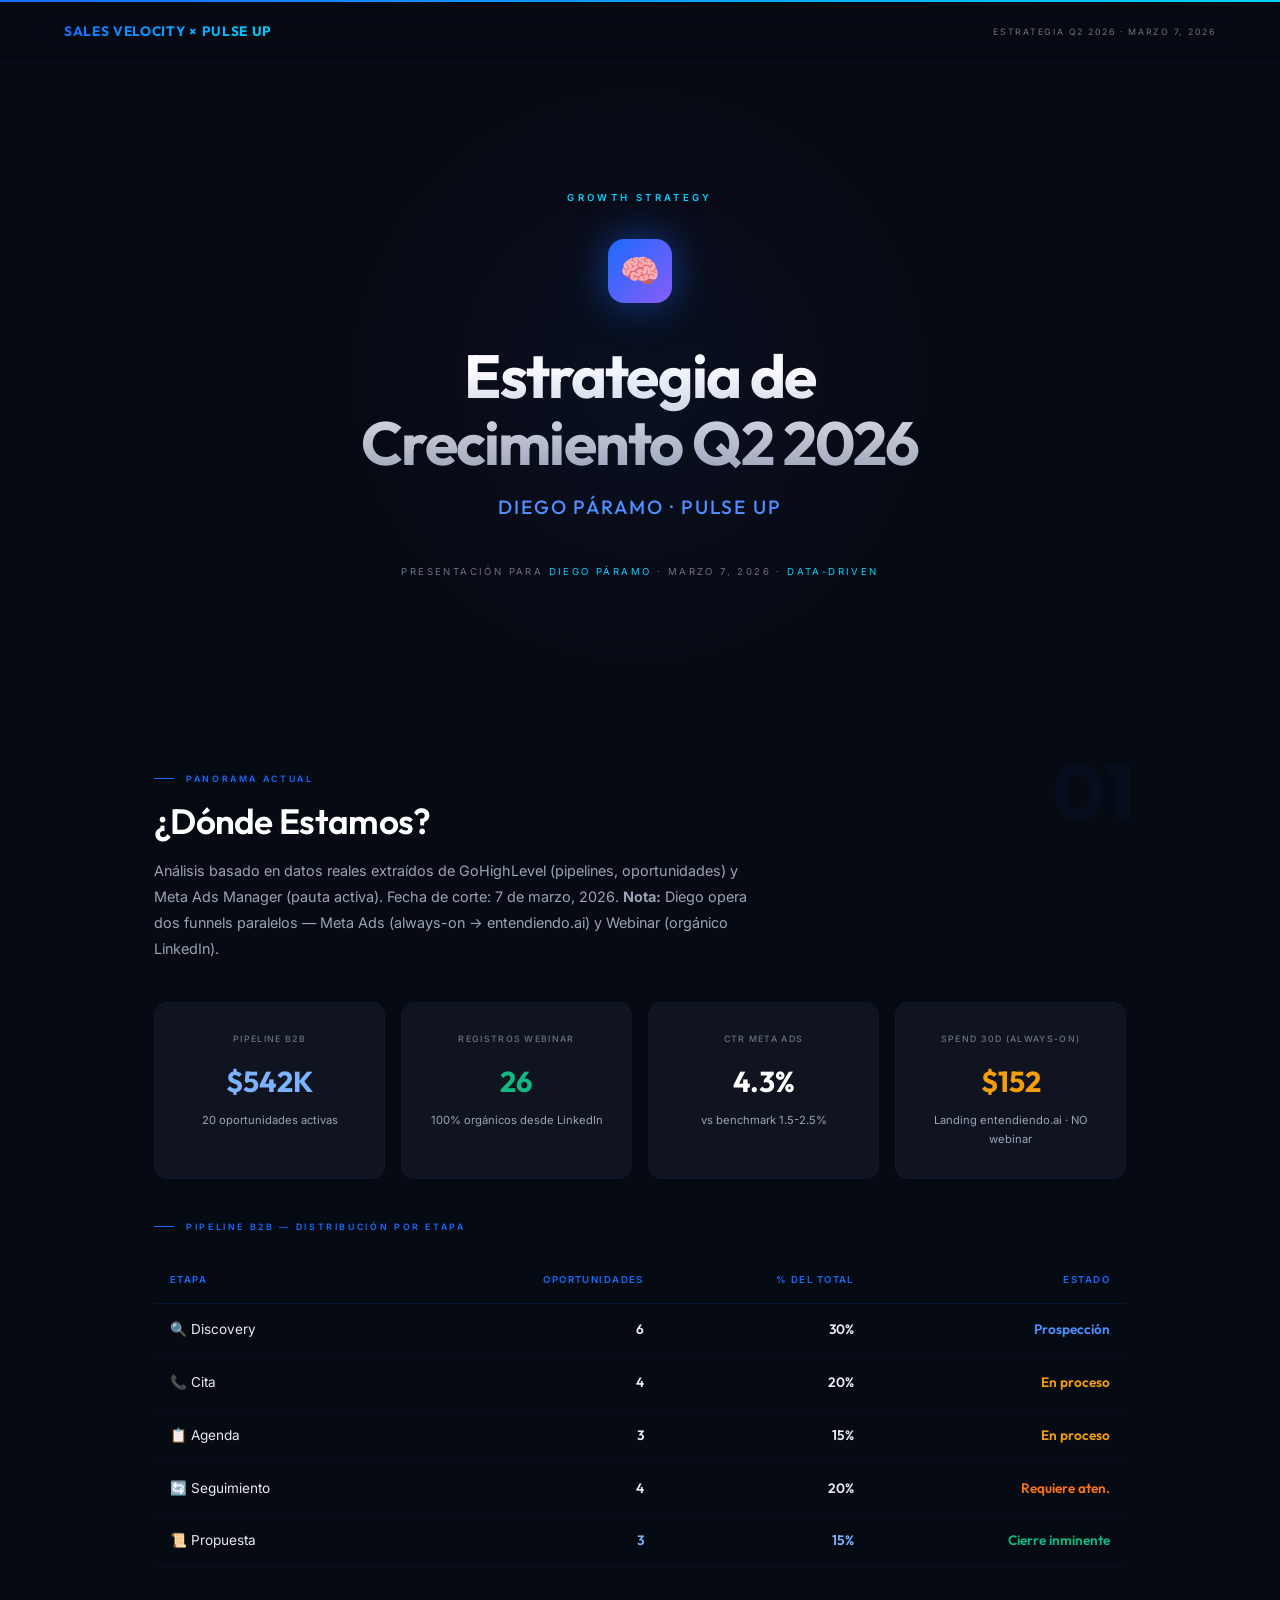
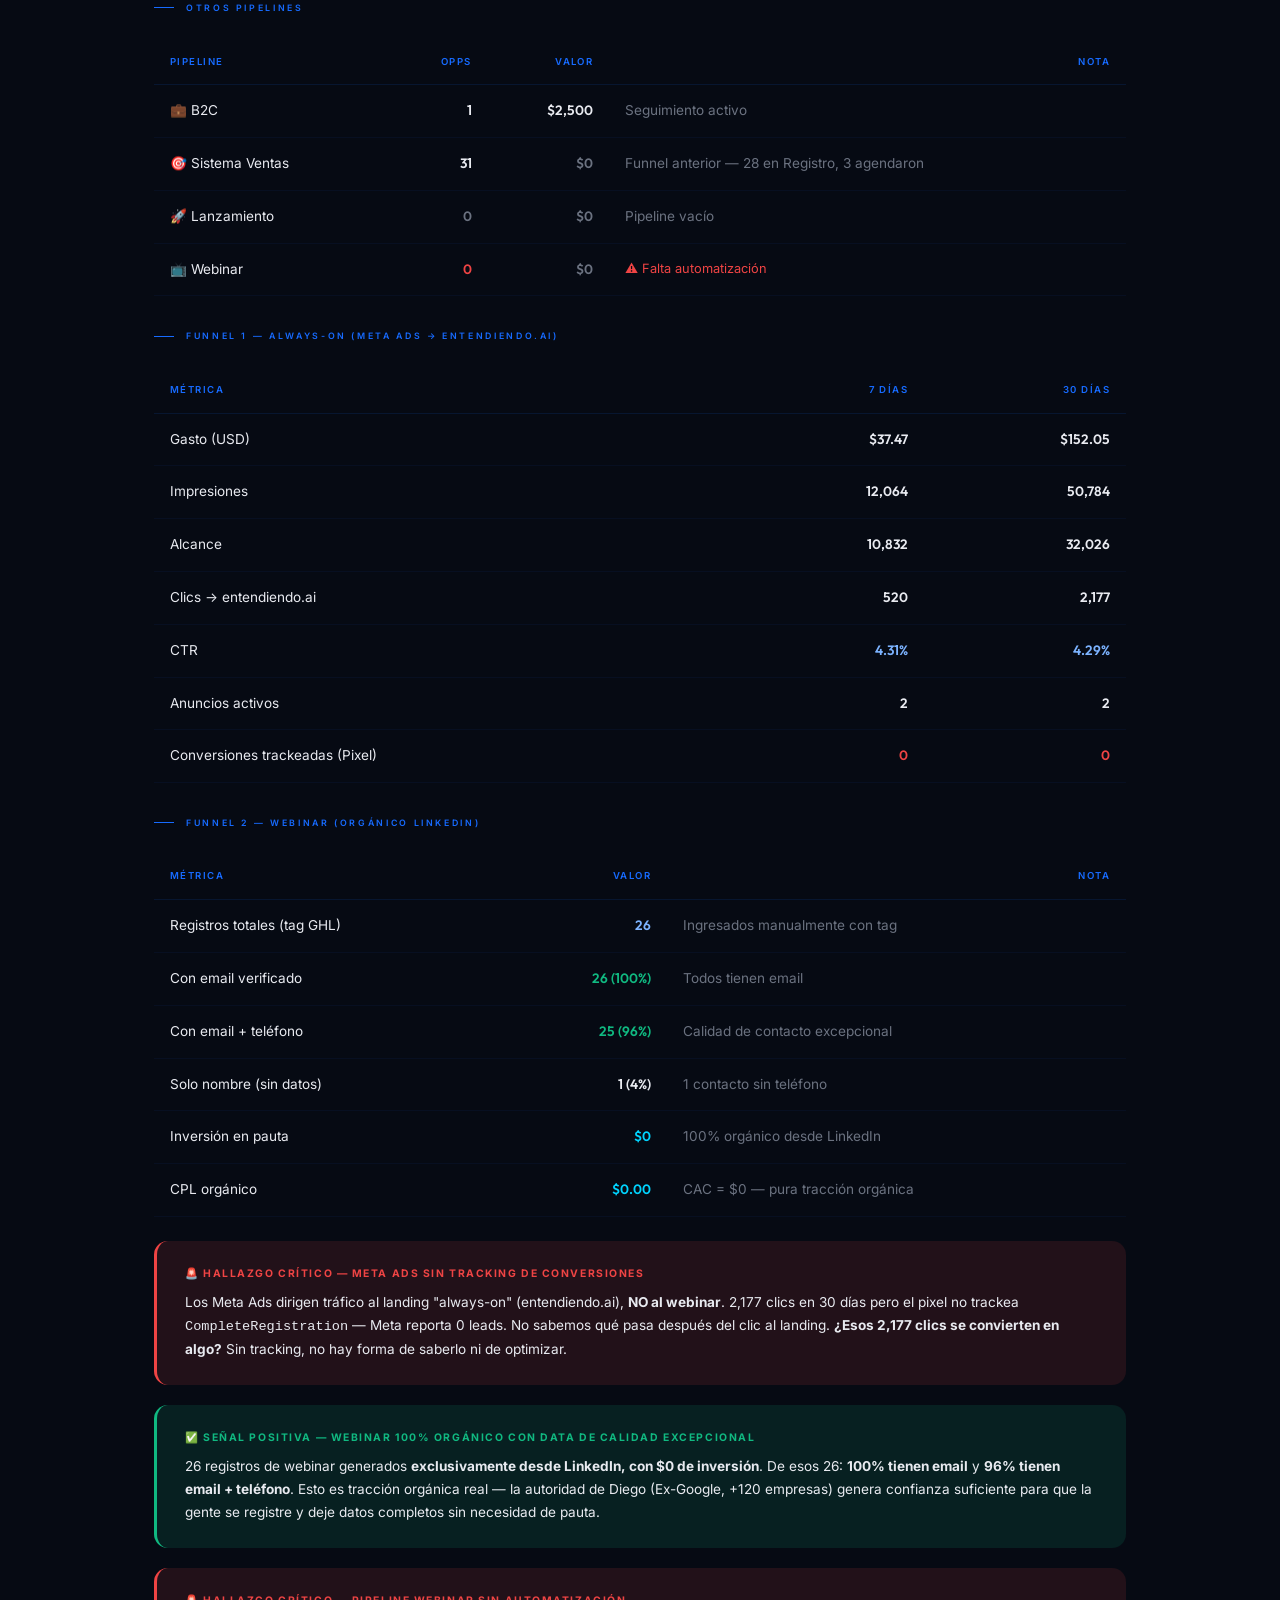
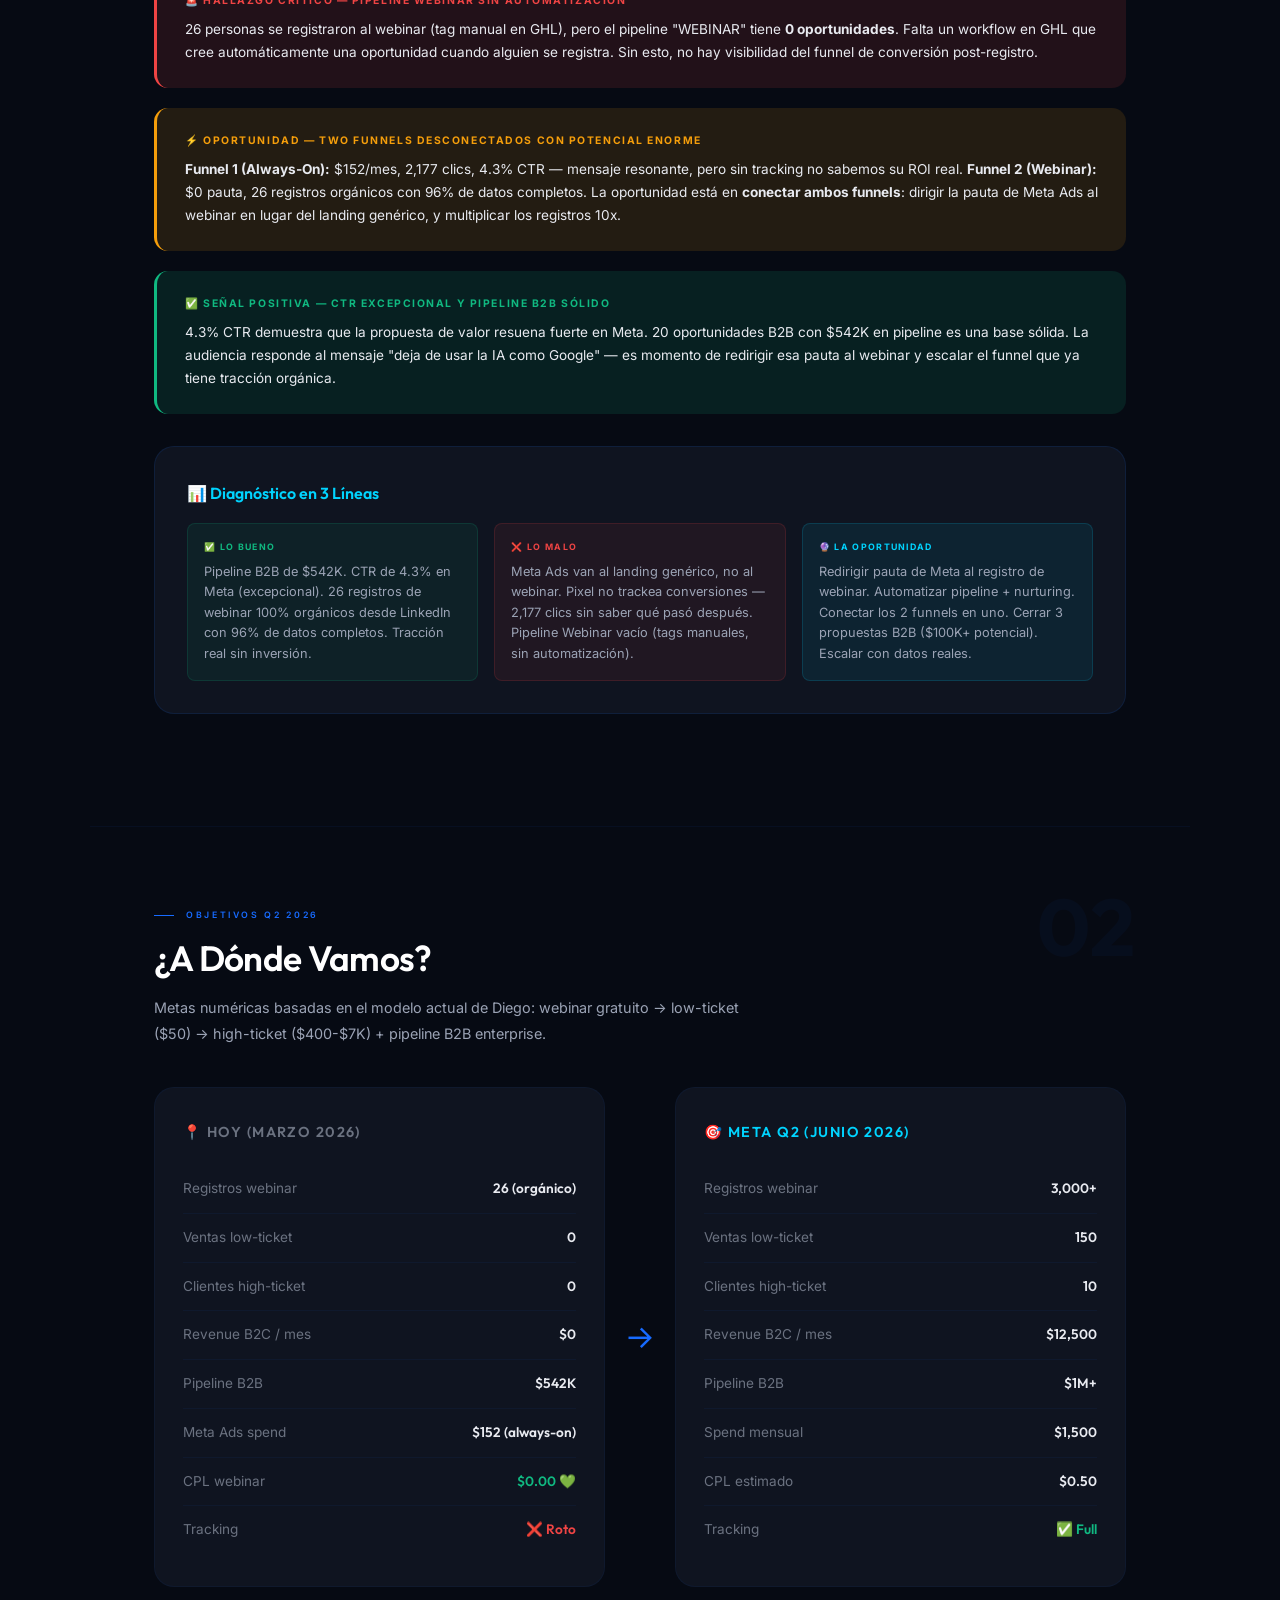
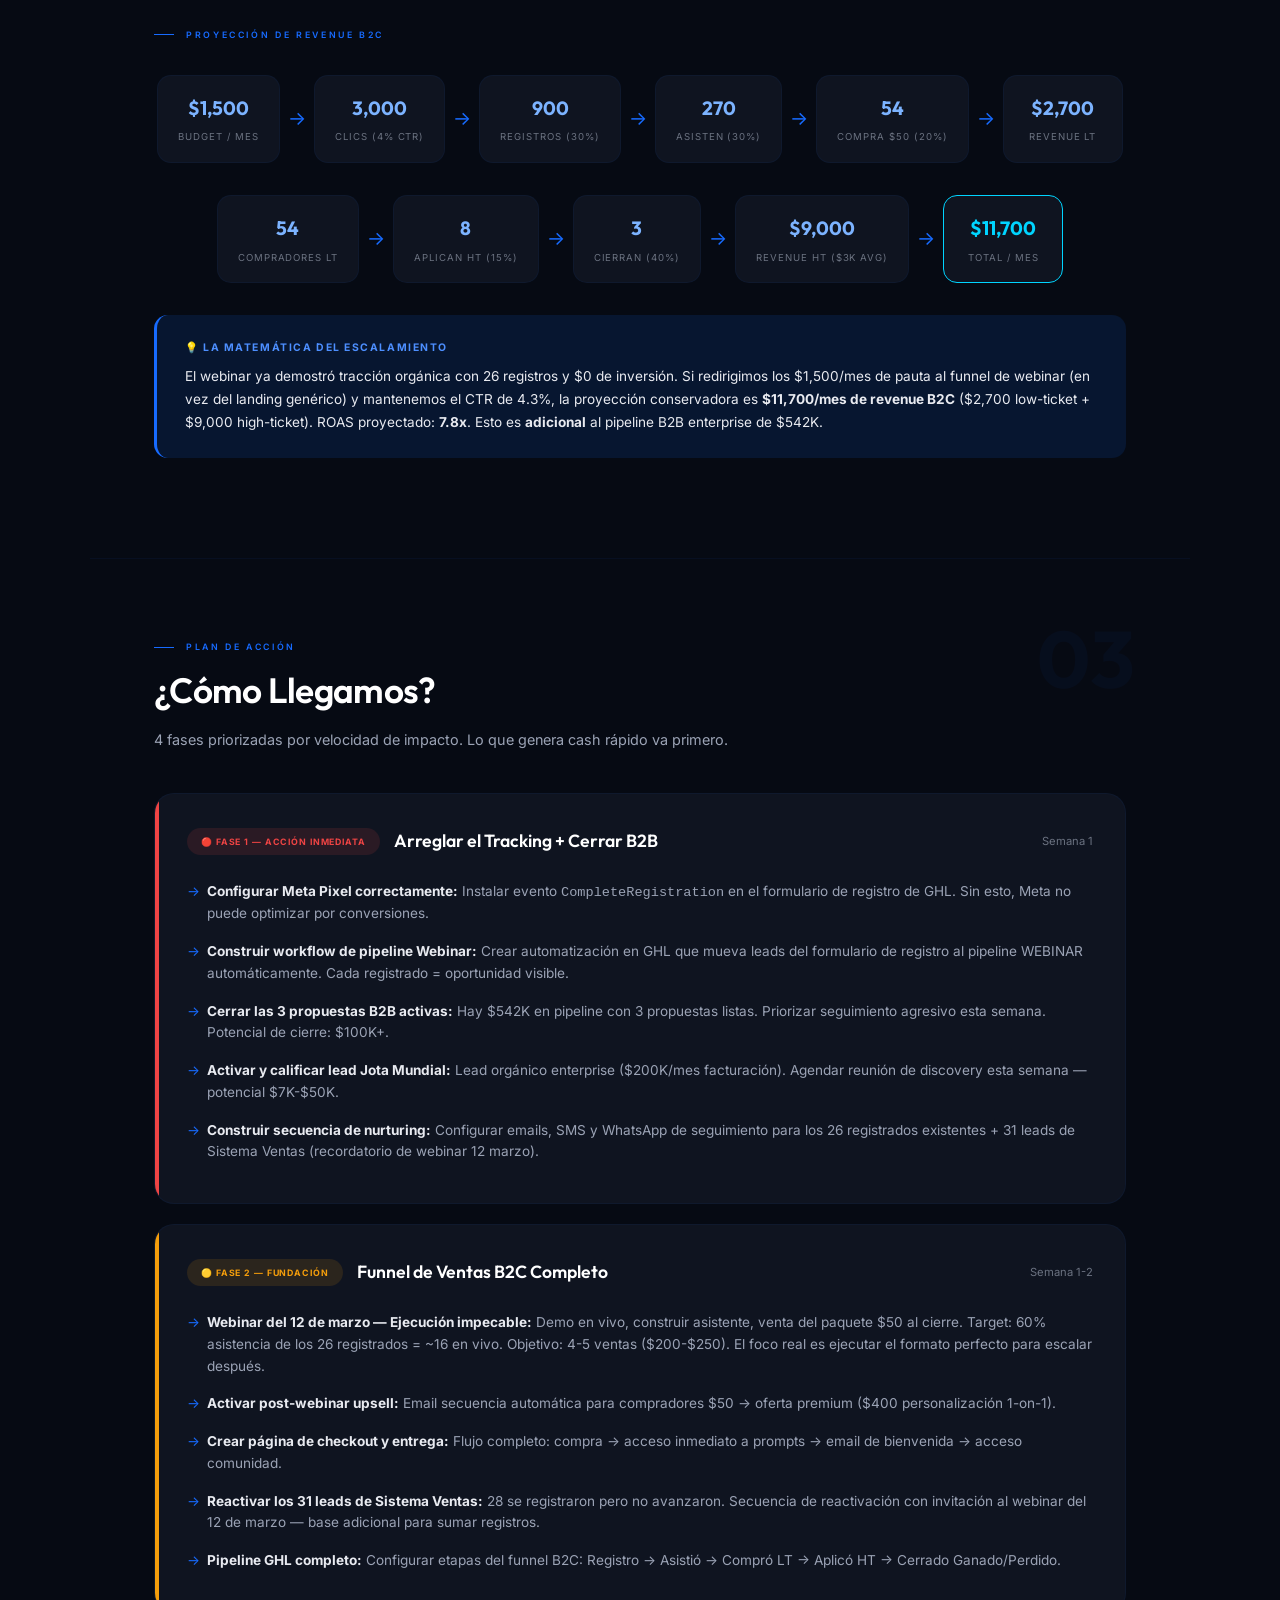
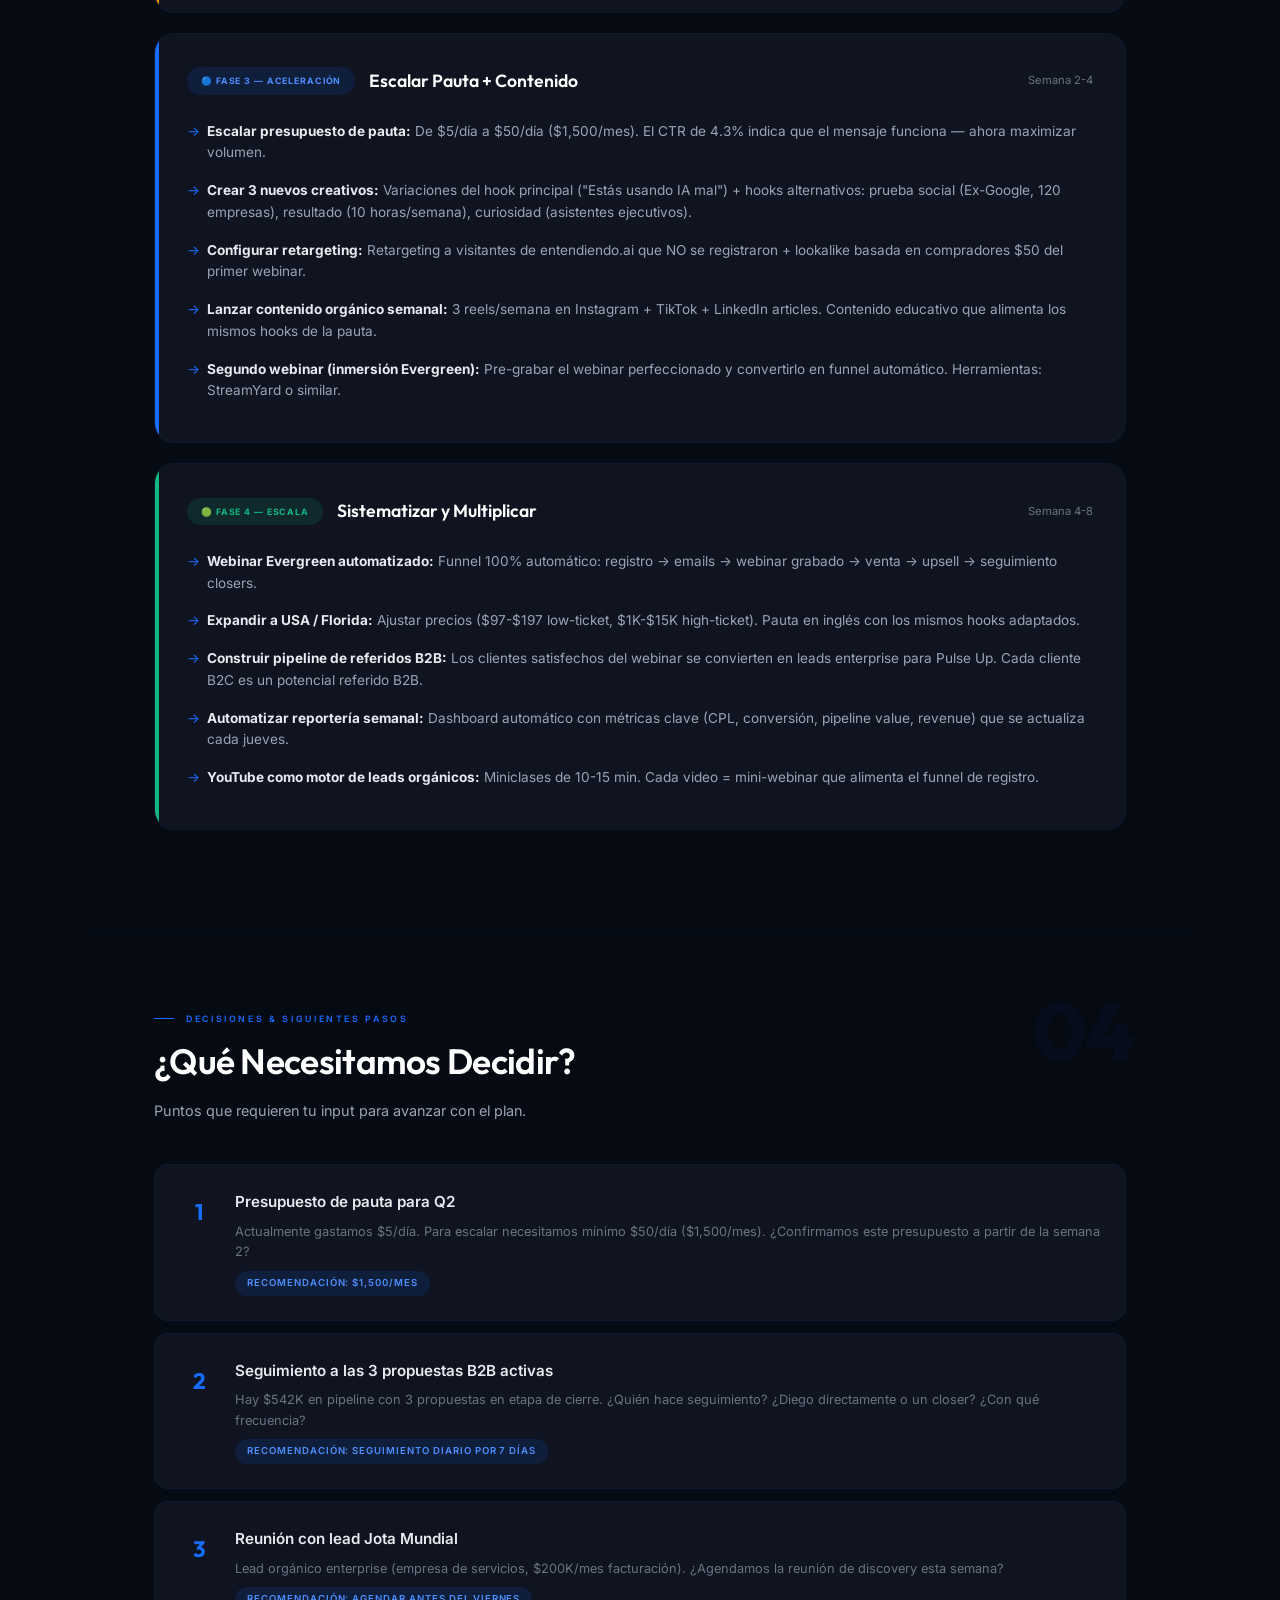
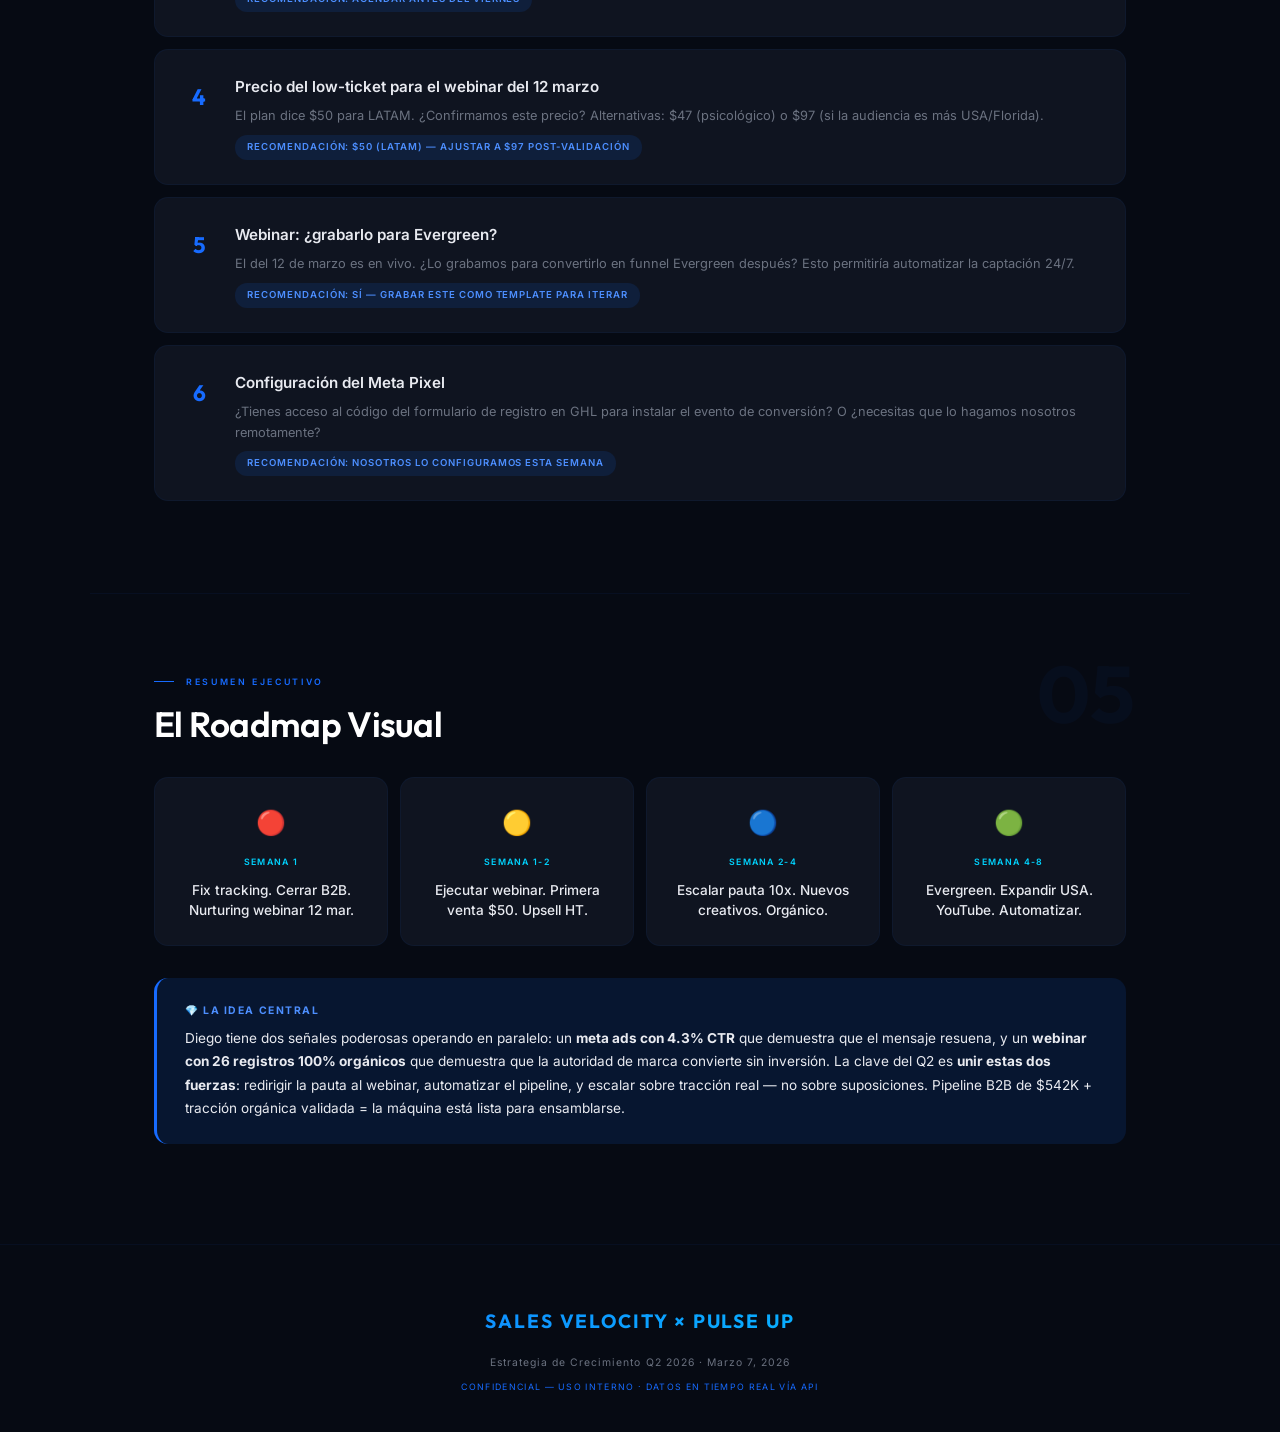
==== commit e219d92e: "feat: separate Always-On Meta Ads funnel from Webinar LinkedIn Organic, add contact data quality" ====
--- a/index.html
+++ b/index.html
@@ -393,7 +393,7 @@
         <span class="section-number">01</span>
         <p class="section-label">Panorama Actual</p>
         <h2>¿Dónde Estamos?</h2>
-        <p class="intro">Análisis basado en datos reales extraídos de GoHighLevel (pipelines, oportunidades) y Meta Ads Manager (pauta activa). Fecha de corte: 7 de marzo, 2026.</p>
+        <p class="intro">Análisis basado en datos reales extraídos de GoHighLevel (pipelines, oportunidades) y Meta Ads Manager (pauta activa). Fecha de corte: 7 de marzo, 2026. <strong>Nota:</strong> Diego opera dos funnels paralelos — Meta Ads (always-on → entendiendo.ai) y Webinar (orgánico LinkedIn).</p>
 
         <!-- KPI Cards -->
         <div class="kpi-grid">
@@ -402,10 +402,10 @@
                 <p class="value">$542K</p>
                 <p class="sub">20 oportunidades activas</p>
             </div>
-            <div class="kpi-card warn">
+            <div class="kpi-card success">
                 <p class="label">Registros Webinar</p>
                 <p class="value">26</p>
-                <p class="sub">Verificados con tag en GHL</p>
+                <p class="sub">100% orgánicos desde LinkedIn</p>
             </div>
             <div class="kpi-card">
                 <p class="label">CTR Meta Ads</p>
@@ -413,9 +413,9 @@
                 <p class="sub">vs benchmark 1.5-2.5%</p>
             </div>
             <div class="kpi-card warn">
-                <p class="label">Spend 30d</p>
+                <p class="label">Spend 30d (Always-On)</p>
                 <p class="value">$152</p>
-                <p class="sub">2 anuncios activos</p>
+                <p class="sub">Landing entendiendo.ai · NO webinar</p>
             </div>
         </div>
 
@@ -499,7 +499,7 @@
         </table>
 
         <!-- Meta Ads Detail -->
-        <p class="section-label" style="margin-top:32px">Meta Ads — Performance</p>
+        <p class="section-label" style="margin-top:32px">Funnel 1 — Always-On (Meta Ads → entendiendo.ai)</p>
         <table class="data-table">
             <thead>
                 <tr><th>Métrica</th><th style="text-align:right">7 días</th><th style="text-align:right">30 días</th></tr>
@@ -508,32 +508,52 @@
                 <tr><td>Gasto (USD)</td><td class="num">$37.47</td><td class="num">$152.05</td></tr>
                 <tr><td>Impresiones</td><td class="num">12,064</td><td class="num">50,784</td></tr>
                 <tr><td>Alcance</td><td class="num">10,832</td><td class="num">32,026</td></tr>
-                <tr><td>Clics</td><td class="num">520</td><td class="num">2,177</td></tr>
+                <tr><td>Clics → entendiendo.ai</td><td class="num">520</td><td class="num">2,177</td></tr>
                 <tr><td>CTR</td><td class="num highlight">4.31%</td><td class="num highlight">4.29%</td></tr>
                 <tr><td>Anuncios activos</td><td class="num">2</td><td class="num">2</td></tr>
-                <tr><td>Leads registrados (Pixel)</td><td class="num" style="color:var(--red)">0</td><td class="num" style="color:var(--red)">0</td></tr>
+                <tr><td>Conversiones trackeadas (Pixel)</td><td class="num" style="color:var(--red)">0</td><td class="num" style="color:var(--red)">0</td></tr>
             </tbody>
         </table>
 
+        <p class="section-label" style="margin-top:32px">Funnel 2 — Webinar (Orgánico LinkedIn)</p>
+        <table class="data-table">
+            <thead>
+                <tr><th>Métrica</th><th style="text-align:right">Valor</th><th style="text-align:right">Nota</th></tr>
+            </thead>
+            <tbody>
+                <tr><td>Registros totales (tag GHL)</td><td class="num highlight">26</td><td class="dim">Ingresados manualmente con tag</td></tr>
+                <tr><td>Con email verificado</td><td class="num" style="color:var(--green)">26 (100%)</td><td class="dim">Todos tienen email</td></tr>
+                <tr><td>Con email + teléfono</td><td class="num" style="color:var(--green)">25 (96%)</td><td class="dim">Calidad de contacto excepcional</td></tr>
+                <tr><td>Solo nombre (sin datos)</td><td class="num">1 (4%)</td><td class="dim">1 contacto sin teléfono</td></tr>
+                <tr><td>Inversión en pauta</td><td class="num" style="color:var(--cyan)">$0</td><td class="dim">100% orgánico desde LinkedIn</td></tr>
+                <tr><td>CPL orgánico</td><td class="num" style="color:var(--cyan)">$0.00</td><td class="dim">CAC = $0 — pura tracción orgánica</td></tr>
+            </tbody>
+        </table>
+
         <!-- Critical Findings -->
         <div class="callout red">
-            <p class="callout-title">🚨 Hallazgo Crítico — Meta Pixel NO trackea leads</p>
-            <p>El pixel de Meta no está configurado para registrar el evento <code>CompleteRegistration</code>. Se generaron 2,177 clics en 30 días pero Meta reporta <strong>0 leads</strong>. Solo hay <strong>26 registros verificados</strong> en GHL (tag <code>registrado-webinar</code>). Esto impide optimizar campañas por conversiones. <strong>CPL estimado real: $152 / 26 = ~$5.85/registro</strong> — razonable para LATAM pero con margen claro de mejora al optimizar la landing de registro.</p>
+            <p class="callout-title">🚨 Hallazgo Crítico — Meta Ads sin tracking de conversiones</p>
+            <p>Los Meta Ads dirigen tráfico al landing "always-on" (entendiendo.ai), <strong>NO al webinar</strong>. 2,177 clics en 30 días pero el pixel no trackea <code>CompleteRegistration</code> — Meta reporta 0 leads. No sabemos qué pasa después del clic al landing. <strong>¿Esos 2,177 clics se convierten en algo?</strong> Sin tracking, no hay forma de saberlo ni de optimizar.</p>
+        </div>
+
+        <div class="callout green">
+            <p class="callout-title">✅ Señal Positiva — Webinar 100% orgánico con data de calidad excepcional</p>
+            <p>26 registros de webinar generados <strong>exclusivamente desde LinkedIn, con $0 de inversión</strong>. De esos 26: <strong>100% tienen email</strong> y <strong>96% tienen email + teléfono</strong>. Esto es tracción orgánica real — la autoridad de Diego (Ex-Google, +120 empresas) genera confianza suficiente para que la gente se registre y deje datos completos sin necesidad de pauta.</p>
         </div>
 
         <div class="callout red">
             <p class="callout-title">🚨 Hallazgo Crítico — Pipeline Webinar sin automatización</p>
-            <p>26 personas se registraron al webinar (verificadas por tag <code>registrado-webinar</code>), pero el pipeline "WEBINAR" tiene <strong>0 oportunidades</strong>. Falta un workflow en GHL que cree automáticamente una oportunidad cuando alguien se registra. Sin esto, no hay visibilidad del funnel de conversión post-registro.</p>
+            <p>26 personas se registraron al webinar (tag manual en GHL), pero el pipeline "WEBINAR" tiene <strong>0 oportunidades</strong>. Falta un workflow en GHL que cree automáticamente una oportunidad cuando alguien se registra. Sin esto, no hay visibilidad del funnel de conversión post-registro.</p>
         </div>
 
         <div class="callout yellow">
-            <p class="callout-title">⚡ Oportunidad — Presupuesto de pauta extremadamente bajo</p>
-            <p>$152 en 30 días = ~$5/día. Con un CTR de 4.3% (2-3x superior al benchmark), el mensaje resuena pero el alcance es mínimo — solo 26 registros en el período. Un pipeline B2B de $542K justifica una inversión mucho mayor en adquisición. Cada lead B2B puede valer entre $5K y $50K en revenue.</p>
+            <p class="callout-title">⚡ Oportunidad — Two funnels desconectados con potencial enorme</p>
+            <p><strong>Funnel 1 (Always-On):</strong> $152/mes, 2,177 clics, 4.3% CTR — mensaje resonante, pero sin tracking no sabemos su ROI real. <strong>Funnel 2 (Webinar):</strong> $0 pauta, 26 registros orgánicos con 96% de datos completos. La oportunidad está en <strong>conectar ambos funnels</strong>: dirigir la pauta de Meta Ads al webinar en lugar del landing genérico, y multiplicar los registros 10x.</p>
         </div>
 
         <div class="callout green">
             <p class="callout-title">✅ Señal Positiva — CTR excepcional y pipeline B2B sólido</p>
-            <p>4.3% CTR demuestra que la propuesta de valor resuena fuerte. 20 oportunidades B2B con $542K en pipeline es una base sólida. La audiencia responde al mensaje "deja de usar la IA como Google" — es momento de escalar pauta y optimizar landing, no de cambiar el messaging.</p>
+            <p>4.3% CTR demuestra que la propuesta de valor resuena fuerte en Meta. 20 oportunidades B2B con $542K en pipeline es una base sólida. La audiencia responde al mensaje "deja de usar la IA como Google" — es momento de redirigir esa pauta al webinar y escalar el funnel que ya tiene tracción orgánica.</p>
         </div>
 
         <!-- Insight Box -->
@@ -542,15 +562,15 @@
             <div class="insight-grid">
                 <div class="insight-item good">
                     <p class="tag">✅ Lo Bueno</p>
-                    <p>Pipeline B2B de $542K con 3 propuestas activas. CTR de 4.3% (excepcional). 26 registros orgánicos de webinar con $5/día de pauta. Mensaje de marca resonante.</p>
+                    <p>Pipeline B2B de $542K. CTR de 4.3% en Meta (excepcional). 26 registros de webinar 100% orgánicos desde LinkedIn con 96% de datos completos. Tracción real sin inversión.</p>
                 </div>
                 <div class="insight-item bad">
                     <p class="tag">❌ Lo Malo</p>
-                    <p>Pixel de Meta no trackea conversiones. Pipeline Webinar vacío (sin automatización). $5/día de pauta insuficiente para escalar. Sin flujo de seguimiento automatizado post-registro.</p>
+                    <p>Meta Ads van al landing genérico, no al webinar. Pixel no trackea conversiones — 2,177 clics sin saber qué pasó después. Pipeline Webinar vacío (tags manuales, sin automatización).</p>
                 </div>
                 <div class="insight-item opp">
                     <p class="tag">🔮 La Oportunidad</p>
-                    <p>Escalar pauta 10x con tracking correcto. Automatizar pipeline completo. Reactivar los 26 registrados + 31 de Sistema Ventas. Cerrar 3 propuestas B2B activas ($100K+ potencial).</p>
+                    <p>Redirigir pauta de Meta al registro de webinar. Automatizar pipeline + nurturing. Conectar los 2 funnels en uno. Cerrar 3 propuestas B2B ($100K+ potencial). Escalar con datos reales.</p>
                 </div>
             </div>
         </div>
@@ -567,13 +587,13 @@
         <div class="compare-grid">
             <div class="compare-col today">
                 <h3>📍 Hoy (Marzo 2026)</h3>
-                <div class="compare-row"><span class="metric">Registros webinar</span><span class="val">26</span></div>
+                <div class="compare-row"><span class="metric">Registros webinar</span><span class="val">26 (orgánico)</span></div>
                 <div class="compare-row"><span class="metric">Ventas low-ticket</span><span class="val">0</span></div>
                 <div class="compare-row"><span class="metric">Clientes high-ticket</span><span class="val">0</span></div>
                 <div class="compare-row"><span class="metric">Revenue B2C / mes</span><span class="val">$0</span></div>
                 <div class="compare-row"><span class="metric">Pipeline B2B</span><span class="val">$542K</span></div>
-                <div class="compare-row"><span class="metric">Spend mensual</span><span class="val">$152</span></div>
-                <div class="compare-row"><span class="metric">CPL estimado</span><span class="val">~$5.85</span></div>
+                <div class="compare-row"><span class="metric">Meta Ads spend</span><span class="val">$152 (always-on)</span></div>
+                <div class="compare-row"><span class="metric">CPL webinar</span><span class="val" style="color:var(--green)">$0.00 💚</span></div>
                 <div class="compare-row"><span class="metric">Tracking</span><span class="val" style="color:var(--red)">❌ Roto</span></div>
             </div>
             <div class="compare-arrow">→</div>
@@ -620,7 +640,7 @@
 
         <div class="callout blue" style="margin-top:24px">
             <p class="callout-title">💡 La matemática del escalamiento</p>
-            <p>Con $1,500/mes de pauta y un funnel optimizado (pixel configurado + landing mejorada), la proyección conservadora es <strong>$11,700/mes de revenue B2C</strong> ($2,700 low-ticket + $9,000 high-ticket). ROAS proyectado: <strong>7.8x</strong>. Esto es <strong>adicional</strong> al pipeline B2B enterprise de $542K.</p>
+            <p>El webinar ya demostró tracción orgánica con 26 registros y $0 de inversión. Si redirigimos los $1,500/mes de pauta al funnel de webinar (en vez del landing genérico) y mantenemos el CTR de 4.3%, la proyección conservadora es <strong>$11,700/mes de revenue B2C</strong> ($2,700 low-ticket + $9,000 high-ticket). ROAS proyectado: <strong>7.8x</strong>. Esto es <strong>adicional</strong> al pipeline B2B enterprise de $542K.</p>
         </div>
     </section>
 
@@ -789,7 +809,7 @@
 
         <div class="callout blue" style="margin-top:32px">
             <p class="callout-title">💎 La Idea Central</p>
-            <p>Diego tiene todos los ingredientes para escalar: <strong>autoridad comprobada</strong> (Ex-Google, +120 empresas), un <strong>mensaje que resuena</strong> (4.3% CTR), y un <strong>pipeline B2B de $542K</strong>. Con solo 26 registros y $5/día de pauta, los resultados son prometedores pero el volumen es mínimo. Lo que falta son los sistemas: tracking de conversiones, automatización de pipeline, y escala de pauta. El Q2 se trata de construir la máquina — cada pieza que arreglamos multiplica todo lo demás.</p>
+            <p>Diego tiene dos señales poderosas operando en paralelo: un <strong>meta ads con 4.3% CTR</strong> que demuestra que el mensaje resuena, y un <strong>webinar con 26 registros 100% orgánicos</strong> que demuestra que la autoridad de marca convierte sin inversión. La clave del Q2 es <strong>unir estas dos fuerzas</strong>: redirigir la pauta al webinar, automatizar el pipeline, y escalar sobre tracción real — no sobre suposiciones. Pipeline B2B de $542K + tracción orgánica validada = la máquina está lista para ensamblarse.</p>
         </div>
     </section>
 
